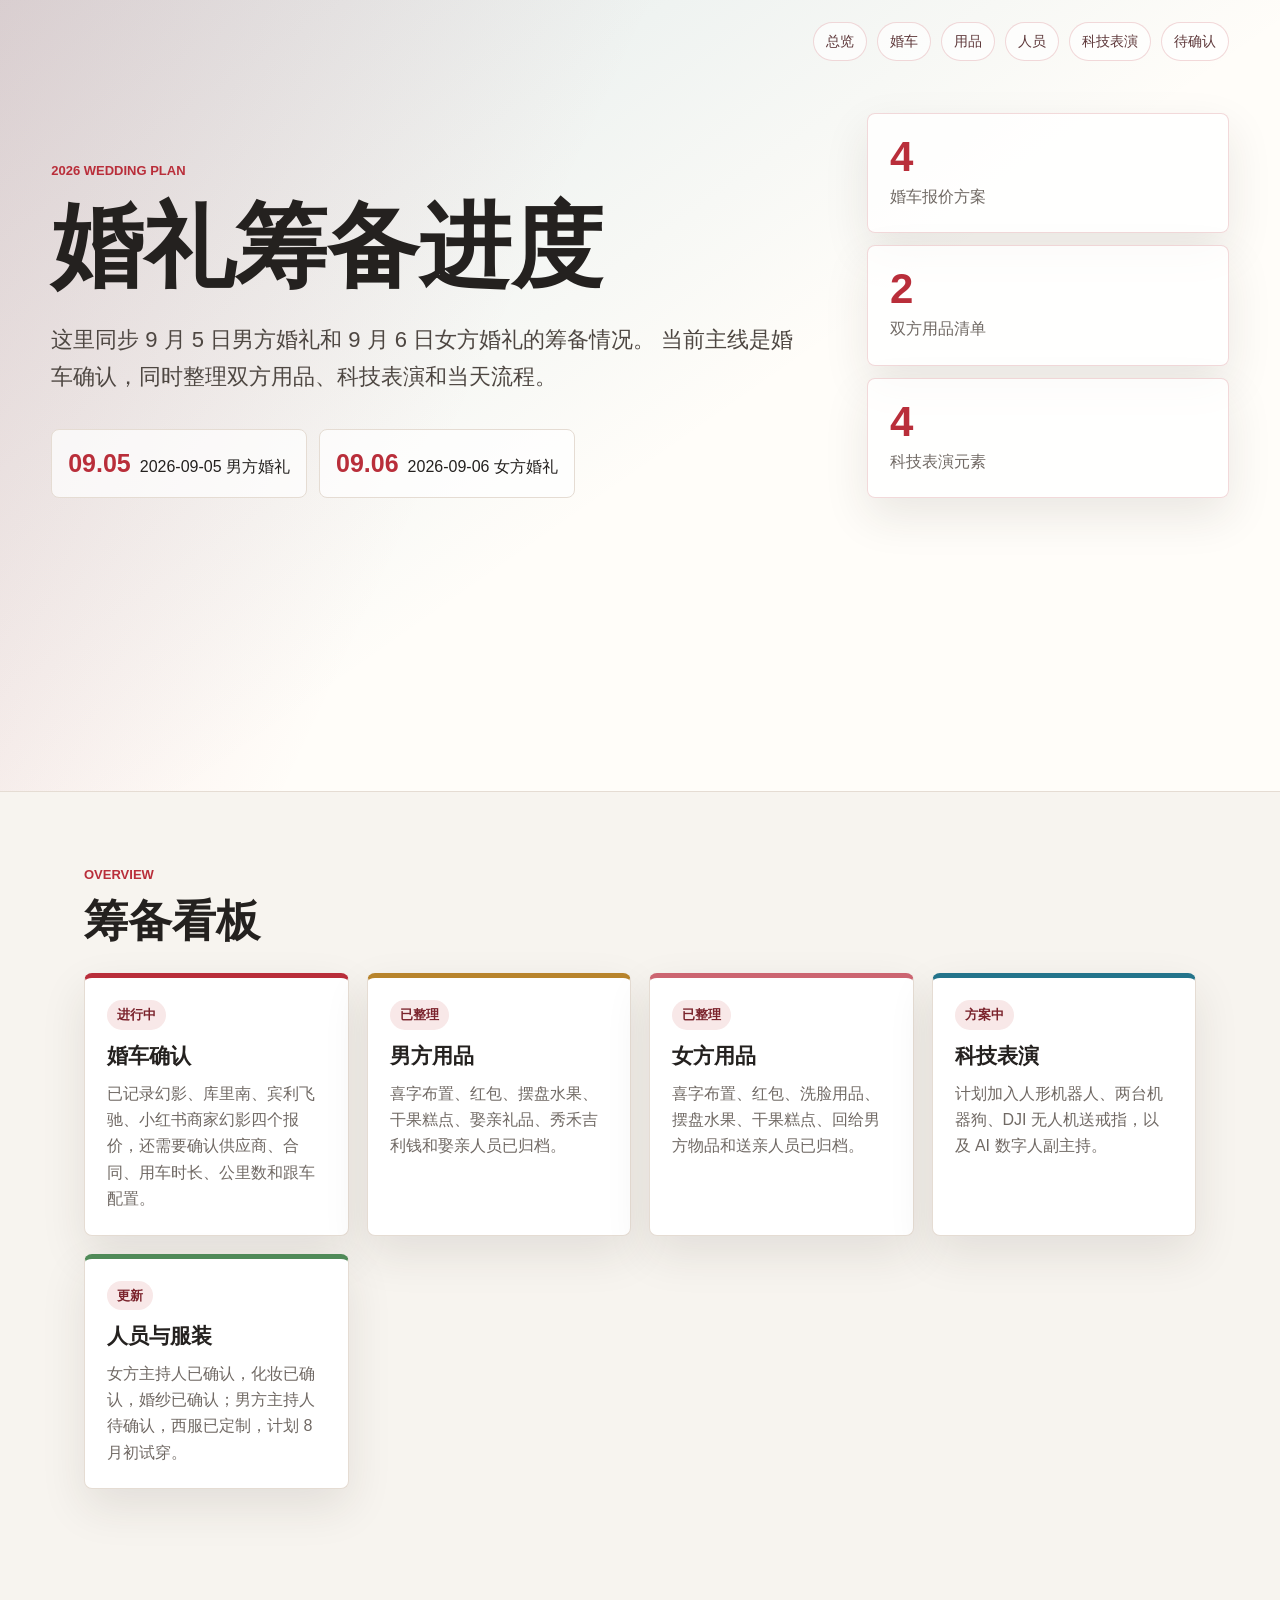
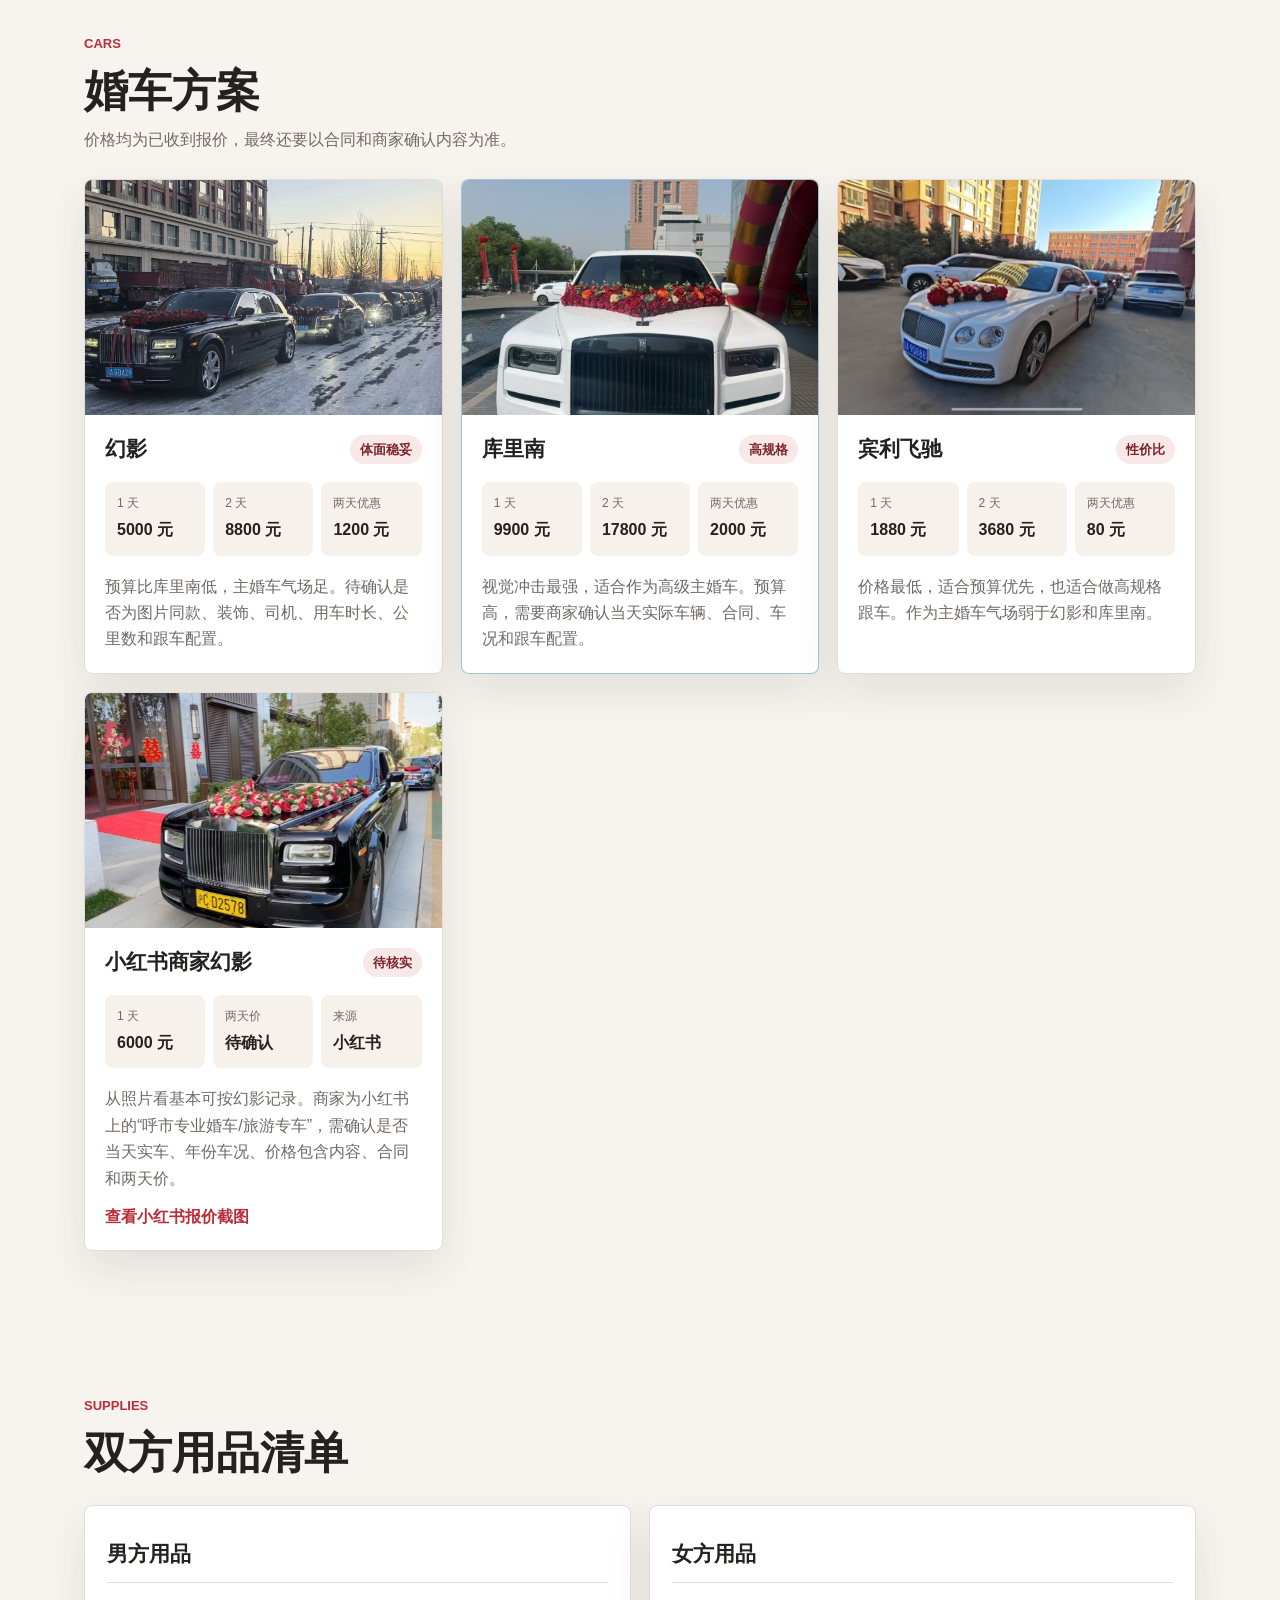
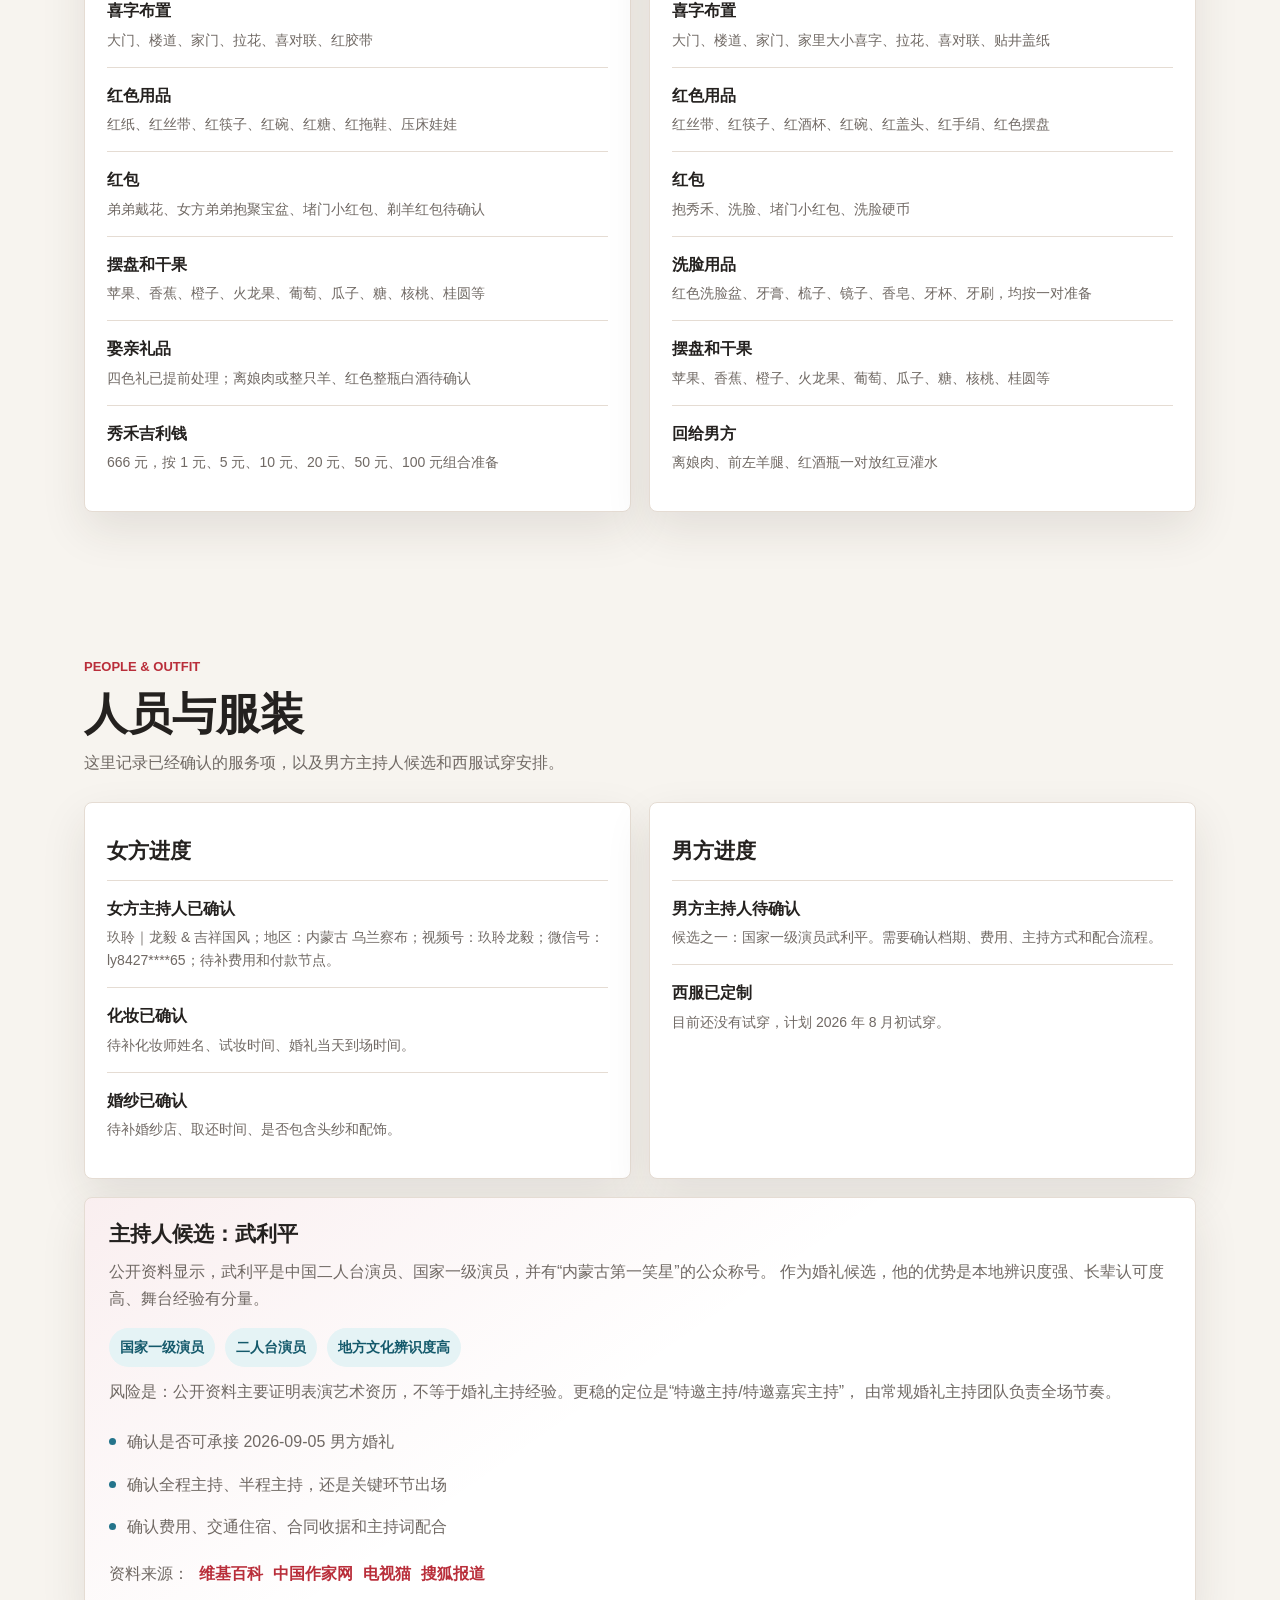
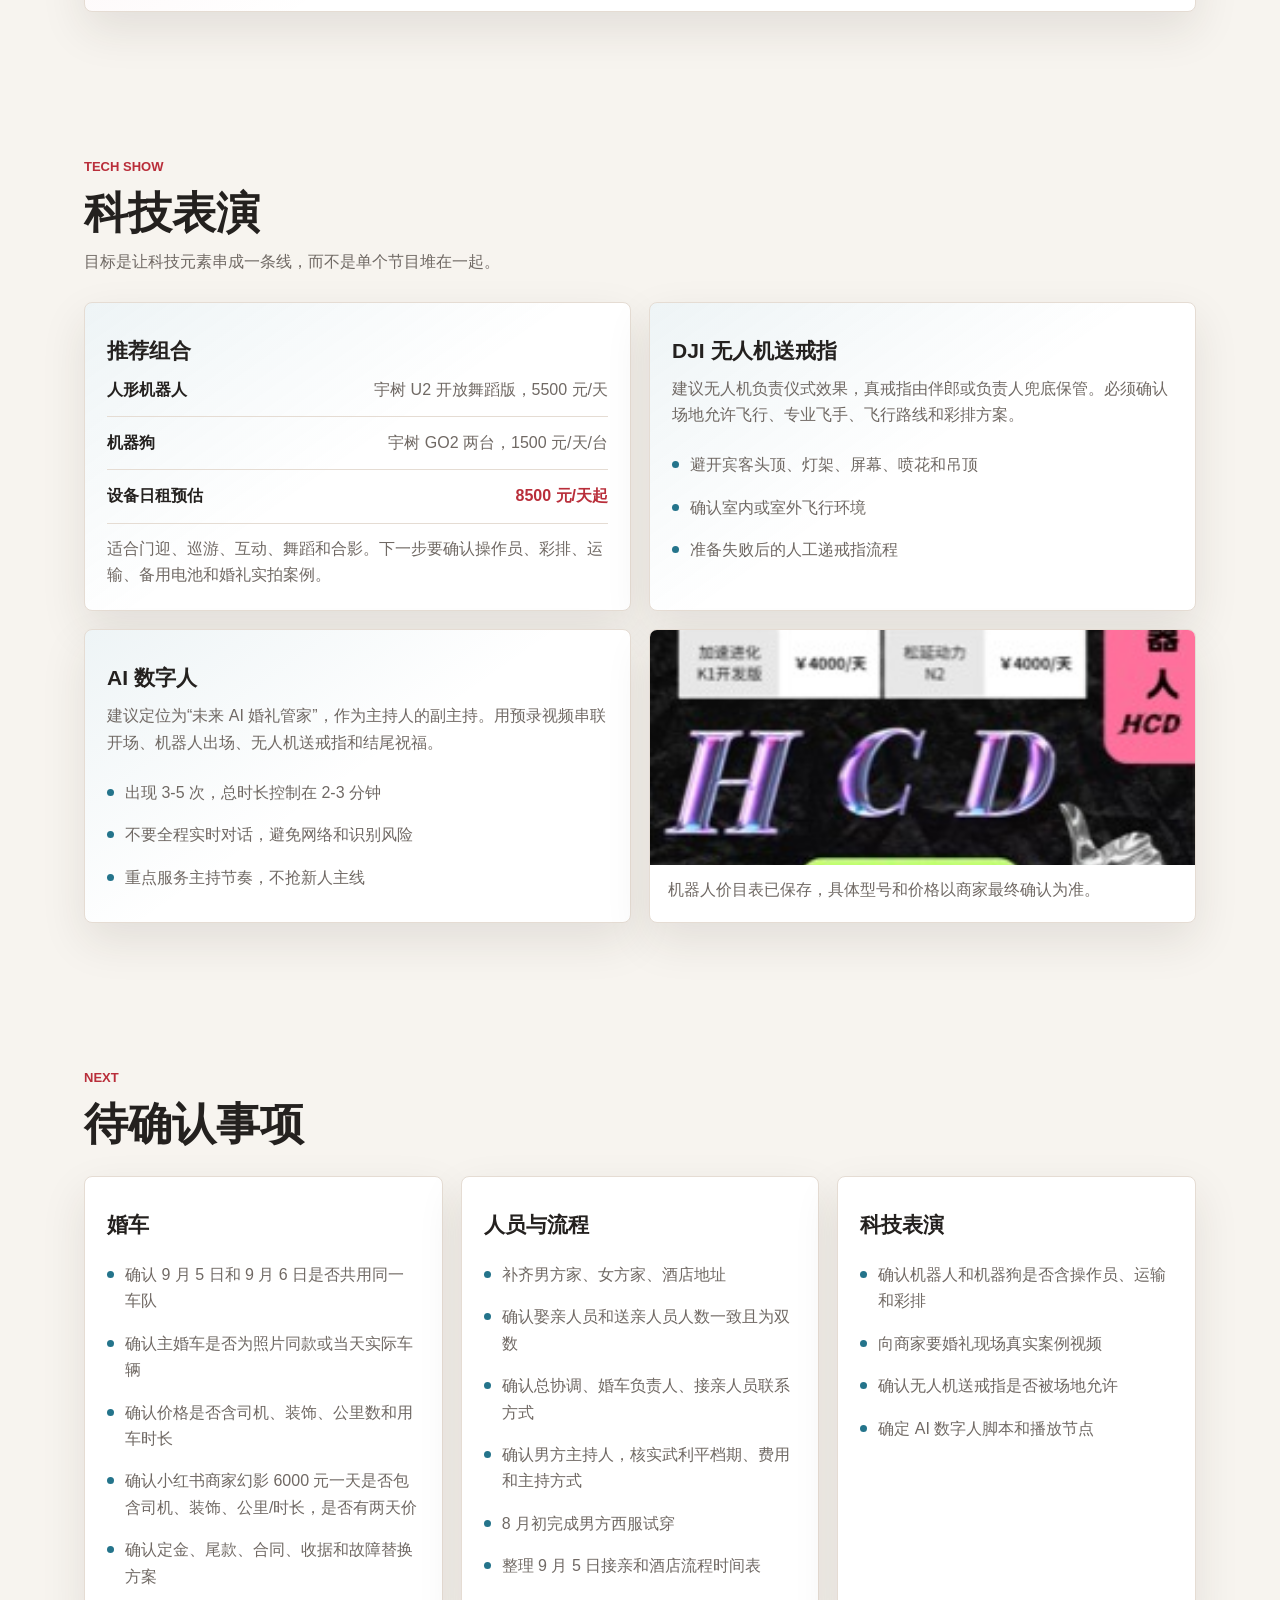
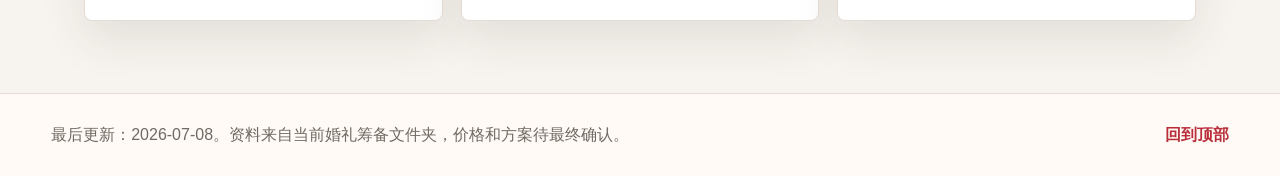
==== website/index.html @ 8741deaa "Add bride side host details" ====
<!doctype html>
<html lang="zh-CN">
  <head>
    <meta charset="utf-8">
    <meta name="viewport" content="width=device-width, initial-scale=1">
    <title>婚礼筹备进度</title>
    <link rel="stylesheet" href="styles.css">
  </head>
  <body>
    <header class="hero" id="top">
      <nav class="topbar" aria-label="页面导航">
        <a href="#overview">总览</a>
        <a href="#cars">婚车</a>
        <a href="#supplies">用品</a>
        <a href="#people">人员</a>
        <a href="#tech">科技表演</a>
        <a href="#next">待确认</a>
      </nav>
      <div class="hero-grid">
        <section class="hero-copy">
          <p class="eyebrow">2026 Wedding Plan</p>
          <h1>婚礼筹备进度</h1>
          <p class="lead">
            这里同步 9 月 5 日男方婚礼和 9 月 6 日女方婚礼的筹备情况。
            当前主线是婚车确认，同时整理双方用品、科技表演和当天流程。
          </p>
          <div class="date-row" aria-label="婚礼日期">
            <span><strong>09.05</strong> 2026-09-05 男方婚礼</span>
            <span><strong>09.06</strong> 2026-09-06 女方婚礼</span>
          </div>
        </section>
        <section class="status-panel" aria-label="当前状态">
          <div>
            <span class="metric">4</span>
            <span class="metric-label">婚车报价方案</span>
          </div>
          <div>
            <span class="metric">2</span>
            <span class="metric-label">双方用品清单</span>
          </div>
          <div>
            <span class="metric">4</span>
            <span class="metric-label">科技表演元素</span>
          </div>
        </section>
      </div>
    </header>

    <main>
      <section class="section" id="overview">
        <div class="section-heading">
          <p class="eyebrow">Overview</p>
          <h2>筹备看板</h2>
        </div>
        <div class="overview-grid">
          <article class="card progress-card accent-red">
            <span class="tag">进行中</span>
            <h3>婚车确认</h3>
            <p>已记录幻影、库里南、宾利飞驰、小红书商家幻影四个报价，还需要确认供应商、合同、用车时长、公里数和跟车配置。</p>
          </article>
          <article class="card progress-card accent-gold">
            <span class="tag">已整理</span>
            <h3>男方用品</h3>
            <p>喜字布置、红包、摆盘水果、干果糕点、娶亲礼品、秀禾吉利钱和娶亲人员已归档。</p>
          </article>
          <article class="card progress-card accent-rose">
            <span class="tag">已整理</span>
            <h3>女方用品</h3>
            <p>喜字布置、红包、洗脸用品、摆盘水果、干果糕点、回给男方物品和送亲人员已归档。</p>
          </article>
          <article class="card progress-card accent-blue">
            <span class="tag">方案中</span>
            <h3>科技表演</h3>
            <p>计划加入人形机器人、两台机器狗、DJI 无人机送戒指，以及 AI 数字人副主持。</p>
          </article>
          <article class="card progress-card accent-green">
            <span class="tag">更新</span>
            <h3>人员与服装</h3>
            <p>女方主持人已确认，化妆已确认，婚纱已确认；男方主持人待确认，西服已定制，计划 8 月初试穿。</p>
          </article>
        </div>
      </section>

      <section class="section" id="cars">
        <div class="section-heading">
          <p class="eyebrow">Cars</p>
          <h2>婚车方案</h2>
          <p>价格均为已收到报价，最终还要以合同和商家确认内容为准。</p>
        </div>
        <div class="car-grid">
          <article class="card car-card">
            <img src="assets/car-phantom.jpg" alt="幻影婚车参考照片">
            <div class="card-body">
              <div class="card-title-row">
                <h3>幻影</h3>
                <span class="pill">体面稳妥</span>
              </div>
              <dl class="price-list">
                <div><dt>1 天</dt><dd>5000 元</dd></div>
                <div><dt>2 天</dt><dd>8800 元</dd></div>
                <div><dt>两天优惠</dt><dd>1200 元</dd></div>
              </dl>
              <p>预算比库里南低，主婚车气场足。待确认是否为图片同款、装饰、司机、用车时长、公里数和跟车配置。</p>
            </div>
          </article>
          <article class="card car-card featured">
            <img src="assets/car-cullinan.jpg" alt="库里南婚车参考照片">
            <div class="card-body">
              <div class="card-title-row">
                <h3>库里南</h3>
                <span class="pill">高规格</span>
              </div>
              <dl class="price-list">
                <div><dt>1 天</dt><dd>9900 元</dd></div>
                <div><dt>2 天</dt><dd>17800 元</dd></div>
                <div><dt>两天优惠</dt><dd>2000 元</dd></div>
              </dl>
              <p>视觉冲击最强，适合作为高级主婚车。预算高，需要商家确认当天实际车辆、合同、车况和跟车配置。</p>
            </div>
          </article>
          <article class="card car-card">
            <img src="assets/car-bentley-flying-spur.jpg" alt="宾利飞驰婚车参考照片">
            <div class="card-body">
              <div class="card-title-row">
                <h3>宾利飞驰</h3>
                <span class="pill">性价比</span>
              </div>
              <dl class="price-list">
                <div><dt>1 天</dt><dd>1880 元</dd></div>
                <div><dt>2 天</dt><dd>3680 元</dd></div>
                <div><dt>两天优惠</dt><dd>80 元</dd></div>
              </dl>
              <p>价格最低，适合预算优先，也适合做高规格跟车。作为主婚车气场弱于幻影和库里南。</p>
            </div>
          </article>
          <article class="card car-card">
            <img src="assets/car-xiaohongshu-phantom.jpg" alt="小红书商家幻影参考照片">
            <div class="card-body">
              <div class="card-title-row">
                <h3>小红书商家幻影</h3>
                <span class="pill">待核实</span>
              </div>
              <dl class="price-list">
                <div><dt>1 天</dt><dd>6000 元</dd></div>
                <div><dt>两天价</dt><dd>待确认</dd></div>
                <div><dt>来源</dt><dd>小红书</dd></div>
              </dl>
              <p>从照片看基本可按幻影记录。商家为小红书上的“呼市专业婚车/旅游专车”，需确认是否当天实车、年份车况、价格包含内容、合同和两天价。</p>
              <p class="evidence-link"><a href="assets/xiaohongshu-phantom-chat.jpg">查看小红书报价截图</a></p>
            </div>
          </article>
        </div>
      </section>

      <section class="section split-section" id="supplies">
        <div class="section-heading">
          <p class="eyebrow">Supplies</p>
          <h2>双方用品清单</h2>
        </div>
        <div class="supply-grid">
          <article class="card list-card">
            <h3>男方用品</h3>
            <ul class="clean-list">
              <li><span>喜字布置</span><small>大门、楼道、家门、拉花、喜对联、红胶带</small></li>
              <li><span>红色用品</span><small>红纸、红丝带、红筷子、红碗、红糖、红拖鞋、压床娃娃</small></li>
              <li><span>红包</span><small>弟弟戴花、女方弟弟抱聚宝盆、堵门小红包、剃羊红包待确认</small></li>
              <li><span>摆盘和干果</span><small>苹果、香蕉、橙子、火龙果、葡萄、瓜子、糖、核桃、桂圆等</small></li>
              <li><span>娶亲礼品</span><small>四色礼已提前处理；离娘肉或整只羊、红色整瓶白酒待确认</small></li>
              <li><span>秀禾吉利钱</span><small>666 元，按 1 元、5 元、10 元、20 元、50 元、100 元组合准备</small></li>
            </ul>
          </article>
          <article class="card list-card">
            <h3>女方用品</h3>
            <ul class="clean-list">
              <li><span>喜字布置</span><small>大门、楼道、家门、家里大小喜字、拉花、喜对联、贴井盖纸</small></li>
              <li><span>红色用品</span><small>红丝带、红筷子、红酒杯、红碗、红盖头、红手绢、红色摆盘</small></li>
              <li><span>红包</span><small>抱秀禾、洗脸、堵门小红包、洗脸硬币</small></li>
              <li><span>洗脸用品</span><small>红色洗脸盆、牙膏、梳子、镜子、香皂、牙杯、牙刷，均按一对准备</small></li>
              <li><span>摆盘和干果</span><small>苹果、香蕉、橙子、火龙果、葡萄、瓜子、糖、核桃、桂圆等</small></li>
              <li><span>回给男方</span><small>离娘肉、前左羊腿、红酒瓶一对放红豆灌水</small></li>
            </ul>
          </article>
        </div>
      </section>

      <section class="section" id="people">
        <div class="section-heading">
          <p class="eyebrow">People & Outfit</p>
          <h2>人员与服装</h2>
          <p>这里记录已经确认的服务项，以及男方主持人候选和西服试穿安排。</p>
        </div>
        <div class="people-grid">
          <article class="card list-card">
            <h3>女方进度</h3>
            <ul class="clean-list">
              <li><span>女方主持人已确认</span><small>玖聆｜龙毅 & 吉祥国风；地区：内蒙古 乌兰察布；视频号：玖聆龙毅；微信号：ly8427****65；待补费用和付款节点。</small></li>
              <li><span>化妆已确认</span><small>待补化妆师姓名、试妆时间、婚礼当天到场时间。</small></li>
              <li><span>婚纱已确认</span><small>待补婚纱店、取还时间、是否包含头纱和配饰。</small></li>
            </ul>
          </article>
          <article class="card list-card">
            <h3>男方进度</h3>
            <ul class="clean-list">
              <li><span>男方主持人待确认</span><small>候选之一：国家一级演员武利平。需要确认档期、费用、主持方式和配合流程。</small></li>
              <li><span>西服已定制</span><small>目前还没有试穿，计划 2026 年 8 月初试穿。</small></li>
            </ul>
          </article>
          <article class="card host-card">
            <h3>主持人候选：武利平</h3>
            <p>
              公开资料显示，武利平是中国二人台演员、国家一级演员，并有“内蒙古第一笑星”的公众称号。
              作为婚礼候选，他的优势是本地辨识度强、长辈认可度高、舞台经验有分量。
            </p>
            <div class="host-facts">
              <span>国家一级演员</span>
              <span>二人台演员</span>
              <span>地方文化辨识度高</span>
            </div>
            <p>
              风险是：公开资料主要证明表演艺术资历，不等于婚礼主持经验。更稳的定位是“特邀主持/特邀嘉宾主持”，
              由常规婚礼主持团队负责全场节奏。
            </p>
            <ul class="compact-list">
              <li>确认是否可承接 2026-09-05 男方婚礼</li>
              <li>确认全程主持、半程主持，还是关键环节出场</li>
              <li>确认费用、交通住宿、合同收据和主持词配合</li>
            </ul>
            <p class="source-links">
              资料来源：
              <a href="https://zh.wikipedia.org/zh-hans/%E6%AD%A6%E5%88%A9%E5%B9%B3">维基百科</a>
              <a href="https://www.chinawriter.com.cn/n1/2021/1231/c405057-32322041.html">中国作家网</a>
              <a href="https://www.tvmao.com/star/IzRkJy0%3D">电视猫</a>
              <a href="https://www.sohu.com/a/1036560462_121123757">搜狐报道</a>
            </p>
          </article>
        </div>
      </section>

      <section class="section" id="tech">
        <div class="section-heading">
          <p class="eyebrow">Tech Show</p>
          <h2>科技表演</h2>
          <p>目标是让科技元素串成一条线，而不是单个节目堆在一起。</p>
        </div>
        <div class="tech-layout">
          <article class="card tech-card">
            <h3>推荐组合</h3>
            <div class="tech-row">
              <strong>人形机器人</strong>
              <span>宇树 U2 开放舞蹈版，5500 元/天</span>
            </div>
            <div class="tech-row">
              <strong>机器狗</strong>
              <span>宇树 GO2 两台，1500 元/天/台</span>
            </div>
            <div class="tech-row total">
              <strong>设备日租预估</strong>
              <span>8500 元/天起</span>
            </div>
            <p>适合门迎、巡游、互动、舞蹈和合影。下一步要确认操作员、彩排、运输、备用电池和婚礼实拍案例。</p>
          </article>
          <article class="card tech-card">
            <h3>DJI 无人机送戒指</h3>
            <p>建议无人机负责仪式效果，真戒指由伴郎或负责人兜底保管。必须确认场地允许飞行、专业飞手、飞行路线和彩排方案。</p>
            <ul class="compact-list">
              <li>避开宾客头顶、灯架、屏幕、喷花和吊顶</li>
              <li>确认室内或室外飞行环境</li>
              <li>准备失败后的人工递戒指流程</li>
            </ul>
          </article>
          <article class="card tech-card">
            <h3>AI 数字人</h3>
            <p>建议定位为“未来 AI 婚礼管家”，作为主持人的副主持。用预录视频串联开场、机器人出场、无人机送戒指和结尾祝福。</p>
            <ul class="compact-list">
              <li>出现 3-5 次，总时长控制在 2-3 分钟</li>
              <li>不要全程实时对话，避免网络和识别风险</li>
              <li>重点服务主持节奏，不抢新人主线</li>
            </ul>
          </article>
          <article class="card image-card">
            <img src="assets/robot-price-list.jpg" alt="机器人价目表">
            <p>机器人价目表已保存，具体型号和价格以商家最终确认为准。</p>
          </article>
        </div>
      </section>

      <section class="section" id="next">
        <div class="section-heading">
          <p class="eyebrow">Next</p>
          <h2>待确认事项</h2>
        </div>
        <div class="todo-grid">
          <article class="card">
            <h3>婚车</h3>
            <ul class="check-list">
              <li>确认 9 月 5 日和 9 月 6 日是否共用同一车队</li>
              <li>确认主婚车是否为照片同款或当天实际车辆</li>
              <li>确认价格是否含司机、装饰、公里数和用车时长</li>
              <li>确认小红书商家幻影 6000 元一天是否包含司机、装饰、公里/时长，是否有两天价</li>
              <li>确认定金、尾款、合同、收据和故障替换方案</li>
            </ul>
          </article>
          <article class="card">
            <h3>人员与流程</h3>
            <ul class="check-list">
              <li>补齐男方家、女方家、酒店地址</li>
              <li>确认娶亲人员和送亲人员人数一致且为双数</li>
              <li>确认总协调、婚车负责人、接亲人员联系方式</li>
              <li>确认男方主持人，核实武利平档期、费用和主持方式</li>
              <li>8 月初完成男方西服试穿</li>
              <li>整理 9 月 5 日接亲和酒店流程时间表</li>
            </ul>
          </article>
          <article class="card">
            <h3>科技表演</h3>
            <ul class="check-list">
              <li>确认机器人和机器狗是否含操作员、运输和彩排</li>
              <li>向商家要婚礼现场真实案例视频</li>
              <li>确认无人机送戒指是否被场地允许</li>
              <li>确定 AI 数字人脚本和播放节点</li>
            </ul>
          </article>
        </div>
      </section>
    </main>

    <footer class="footer">
      <p>最后更新：2026-07-08。资料来自当前婚礼筹备文件夹，价格和方案待最终确认。</p>
      <a href="#top">回到顶部</a>
    </footer>
  </body>
</html>
---- website/styles.css ----
:root {
  color-scheme: light;
  --bg: #f7f4ef;
  --surface: #fffdf9;
  --surface-strong: #ffffff;
  --text: #24211f;
  --muted: #706964;
  --line: #e5dcd3;
  --red: #b92e3a;
  --red-soft: #f8e8e8;
  --gold: #b8842c;
  --rose: #cc6571;
  --blue: #24748b;
  --blue-soft: #e5f3f5;
  --shadow: 0 18px 45px rgba(47, 35, 29, 0.1);
}

* {
  box-sizing: border-box;
}

html {
  scroll-behavior: smooth;
}

body {
  margin: 0;
  background: var(--bg);
  color: var(--text);
  font-family: "Microsoft YaHei", "PingFang SC", "Noto Sans CJK SC", Arial, sans-serif;
  line-height: 1.65;
}

a {
  color: inherit;
}

.hero {
  min-height: 88vh;
  padding: 22px clamp(18px, 4vw, 56px) 54px;
  background:
    linear-gradient(115deg, rgba(185, 46, 58, 0.14), transparent 40%),
    linear-gradient(145deg, rgba(36, 116, 139, 0.15), transparent 55%),
    var(--surface);
  border-bottom: 1px solid var(--line);
}

.topbar {
  display: flex;
  gap: 10px;
  justify-content: flex-end;
  flex-wrap: wrap;
  max-width: 1180px;
  margin: 0 auto 52px;
}

.topbar a {
  min-height: 36px;
  padding: 7px 12px;
  border: 1px solid rgba(185, 46, 58, 0.18);
  border-radius: 999px;
  color: #5d3739;
  text-decoration: none;
  background: rgba(255, 255, 255, 0.64);
  font-size: 14px;
}

.hero-grid {
  display: grid;
  grid-template-columns: minmax(0, 1.35fr) minmax(280px, 0.65fr);
  gap: clamp(24px, 5vw, 64px);
  align-items: end;
  max-width: 1180px;
  margin: 0 auto;
}

.eyebrow {
  margin: 0 0 10px;
  color: var(--red);
  font-size: 13px;
  font-weight: 700;
  text-transform: uppercase;
  letter-spacing: 0;
}

h1,
h2,
h3 {
  margin: 0;
  line-height: 1.18;
  letter-spacing: 0;
}

h1 {
  max-width: 760px;
  font-size: clamp(46px, 8vw, 92px);
}

h2 {
  font-size: clamp(28px, 4vw, 44px);
}

h3 {
  font-size: 21px;
}

.lead {
  max-width: 760px;
  margin: 22px 0 0;
  color: #4e4742;
  font-size: clamp(17px, 2vw, 22px);
}

.date-row {
  display: flex;
  flex-wrap: wrap;
  gap: 12px;
  margin-top: 34px;
}

.date-row span {
  display: inline-flex;
  align-items: baseline;
  gap: 9px;
  padding: 13px 16px;
  border: 1px solid var(--line);
  border-radius: 8px;
  background: rgba(255, 255, 255, 0.72);
}

.date-row strong {
  color: var(--red);
  font-size: 25px;
}

.status-panel {
  display: grid;
  gap: 12px;
}

.status-panel > div {
  padding: 22px;
  border: 1px solid rgba(185, 46, 58, 0.18);
  border-radius: 8px;
  background: rgba(255, 255, 255, 0.76);
  box-shadow: var(--shadow);
}

.metric {
  display: block;
  color: var(--red);
  font-size: 42px;
  font-weight: 800;
  line-height: 1;
}

.metric-label {
  display: block;
  margin-top: 6px;
  color: var(--muted);
}

.section {
  max-width: 1180px;
  margin: 0 auto;
  padding: 72px clamp(18px, 4vw, 34px);
}

.section-heading {
  max-width: 760px;
  margin-bottom: 26px;
}

.section-heading p:last-child {
  margin: 10px 0 0;
  color: var(--muted);
}

.overview-grid,
.car-grid,
.supply-grid,
.people-grid,
.todo-grid {
  display: grid;
  gap: 18px;
}

.overview-grid {
  grid-template-columns: repeat(4, minmax(0, 1fr));
}

.car-grid {
  grid-template-columns: repeat(3, minmax(0, 1fr));
}

.supply-grid,
.people-grid,
.todo-grid {
  grid-template-columns: repeat(2, minmax(0, 1fr));
}

.todo-grid {
  grid-template-columns: repeat(3, minmax(0, 1fr));
}

.card {
  border: 1px solid var(--line);
  border-radius: 8px;
  background: var(--surface-strong);
  box-shadow: var(--shadow);
  overflow: hidden;
}

.progress-card,
.list-card,
.tech-card,
.todo-grid .card {
  padding: 22px;
}

.progress-card {
  min-height: 190px;
  border-top: 5px solid var(--red);
}

.accent-gold {
  border-top-color: var(--gold);
}

.accent-rose {
  border-top-color: var(--rose);
}

.accent-blue {
  border-top-color: var(--blue);
}

.accent-green {
  border-top-color: #4f8a58;
}

.tag,
.pill {
  display: inline-flex;
  align-items: center;
  min-height: 28px;
  padding: 4px 10px;
  border-radius: 999px;
  background: var(--red-soft);
  color: #7b232c;
  font-size: 13px;
  font-weight: 700;
}

.progress-card h3,
.list-card h3,
.tech-card h3,
.todo-grid h3 {
  margin-top: 14px;
}

.progress-card p,
.tech-card p,
.image-card p {
  margin: 12px 0 0;
  color: var(--muted);
}

.car-card img,
.image-card img {
  display: block;
  width: 100%;
  height: 235px;
  object-fit: cover;
  background: #ddd7d0;
}

.featured {
  border-color: rgba(36, 116, 139, 0.42);
}

.card-body {
  padding: 20px;
}

.card-title-row {
  display: flex;
  align-items: center;
  justify-content: space-between;
  gap: 12px;
}

.price-list {
  display: grid;
  grid-template-columns: repeat(3, minmax(0, 1fr));
  gap: 8px;
  margin: 18px 0;
}

.price-list div {
  padding: 12px;
  border-radius: 8px;
  background: #f7f1eb;
}

.price-list dt {
  color: var(--muted);
  font-size: 12px;
}

.price-list dd {
  margin: 3px 0 0;
  color: var(--text);
  font-weight: 800;
}

.car-card p {
  margin: 0;
  color: var(--muted);
}

.evidence-link {
  margin-top: 12px !important;
}

.evidence-link a {
  color: var(--red);
  font-weight: 800;
  text-decoration: none;
}

.clean-list,
.compact-list,
.check-list {
  margin: 16px 0 0;
  padding: 0;
  list-style: none;
}

.clean-list li {
  padding: 15px 0;
  border-top: 1px solid var(--line);
}

.clean-list span {
  display: block;
  font-weight: 800;
}

.clean-list small {
  display: block;
  margin-top: 4px;
  color: var(--muted);
  font-size: 14px;
}

.tech-layout {
  display: grid;
  grid-template-columns: repeat(2, minmax(0, 1fr));
  gap: 18px;
}

.tech-card {
  background:
    linear-gradient(145deg, rgba(36, 116, 139, 0.08), transparent 50%),
    var(--surface-strong);
}

.tech-row {
  display: flex;
  justify-content: space-between;
  gap: 18px;
  padding: 13px 0;
  border-bottom: 1px solid var(--line);
}

.tech-row strong {
  min-width: 108px;
}

.tech-row span {
  color: var(--muted);
  text-align: right;
}

.tech-row.total span {
  color: var(--red);
  font-weight: 800;
}

.compact-list li,
.check-list li {
  position: relative;
  padding: 8px 0 8px 18px;
  color: var(--muted);
}

.compact-list li::before,
.check-list li::before {
  position: absolute;
  left: 0;
  content: "";
  width: 7px;
  height: 7px;
  margin-top: 9px;
  border-radius: 50%;
  background: var(--blue);
}

.image-card p {
  padding: 0 18px 18px;
}

.host-card {
  grid-column: 1 / -1;
  padding: 24px;
  background:
    linear-gradient(145deg, rgba(185, 46, 58, 0.08), transparent 48%),
    var(--surface-strong);
}

.host-card p {
  margin: 12px 0 0;
  color: var(--muted);
}

.host-facts {
  display: flex;
  flex-wrap: wrap;
  gap: 10px;
  margin-top: 16px;
}

.host-facts span {
  padding: 8px 11px;
  border-radius: 999px;
  background: var(--blue-soft);
  color: #14596b;
  font-size: 14px;
  font-weight: 800;
}

.source-links {
  display: flex;
  flex-wrap: wrap;
  gap: 10px;
  align-items: center;
}

.source-links a {
  color: var(--red);
  font-weight: 800;
  text-decoration: none;
}

.footer {
  display: flex;
  justify-content: space-between;
  gap: 18px;
  padding: 28px clamp(18px, 4vw, 56px);
  border-top: 1px solid var(--line);
  color: var(--muted);
  background: #fffaf5;
}

.footer p {
  margin: 0;
}

.footer a {
  color: var(--red);
  font-weight: 700;
  text-decoration: none;
}

@media (max-width: 960px) {
  .hero {
    min-height: auto;
  }

  .topbar {
    justify-content: flex-start;
    margin-bottom: 36px;
  }

  .hero-grid,
  .overview-grid,
  .car-grid,
  .supply-grid,
  .people-grid,
  .todo-grid,
  .tech-layout {
    grid-template-columns: 1fr;
  }

  .status-panel {
    grid-template-columns: repeat(3, minmax(0, 1fr));
  }
}

@media (max-width: 640px) {
  .hero {
    padding-top: 16px;
  }

  .topbar {
    gap: 8px;
  }

  .topbar a {
    font-size: 13px;
  }

  .status-panel {
    grid-template-columns: 1fr;
  }

  .date-row span {
    width: 100%;
  }

  .section {
    padding-top: 52px;
    padding-bottom: 52px;
  }

  .price-list {
    grid-template-columns: 1fr;
  }

  .car-card img,
  .image-card img {
    height: 210px;
  }

  .tech-row {
    display: block;
  }

  .tech-row span {
    display: block;
    margin-top: 4px;
    text-align: left;
  }

  .footer {
    display: block;
  }

  .footer a {
    display: inline-block;
    margin-top: 12px;
  }
}
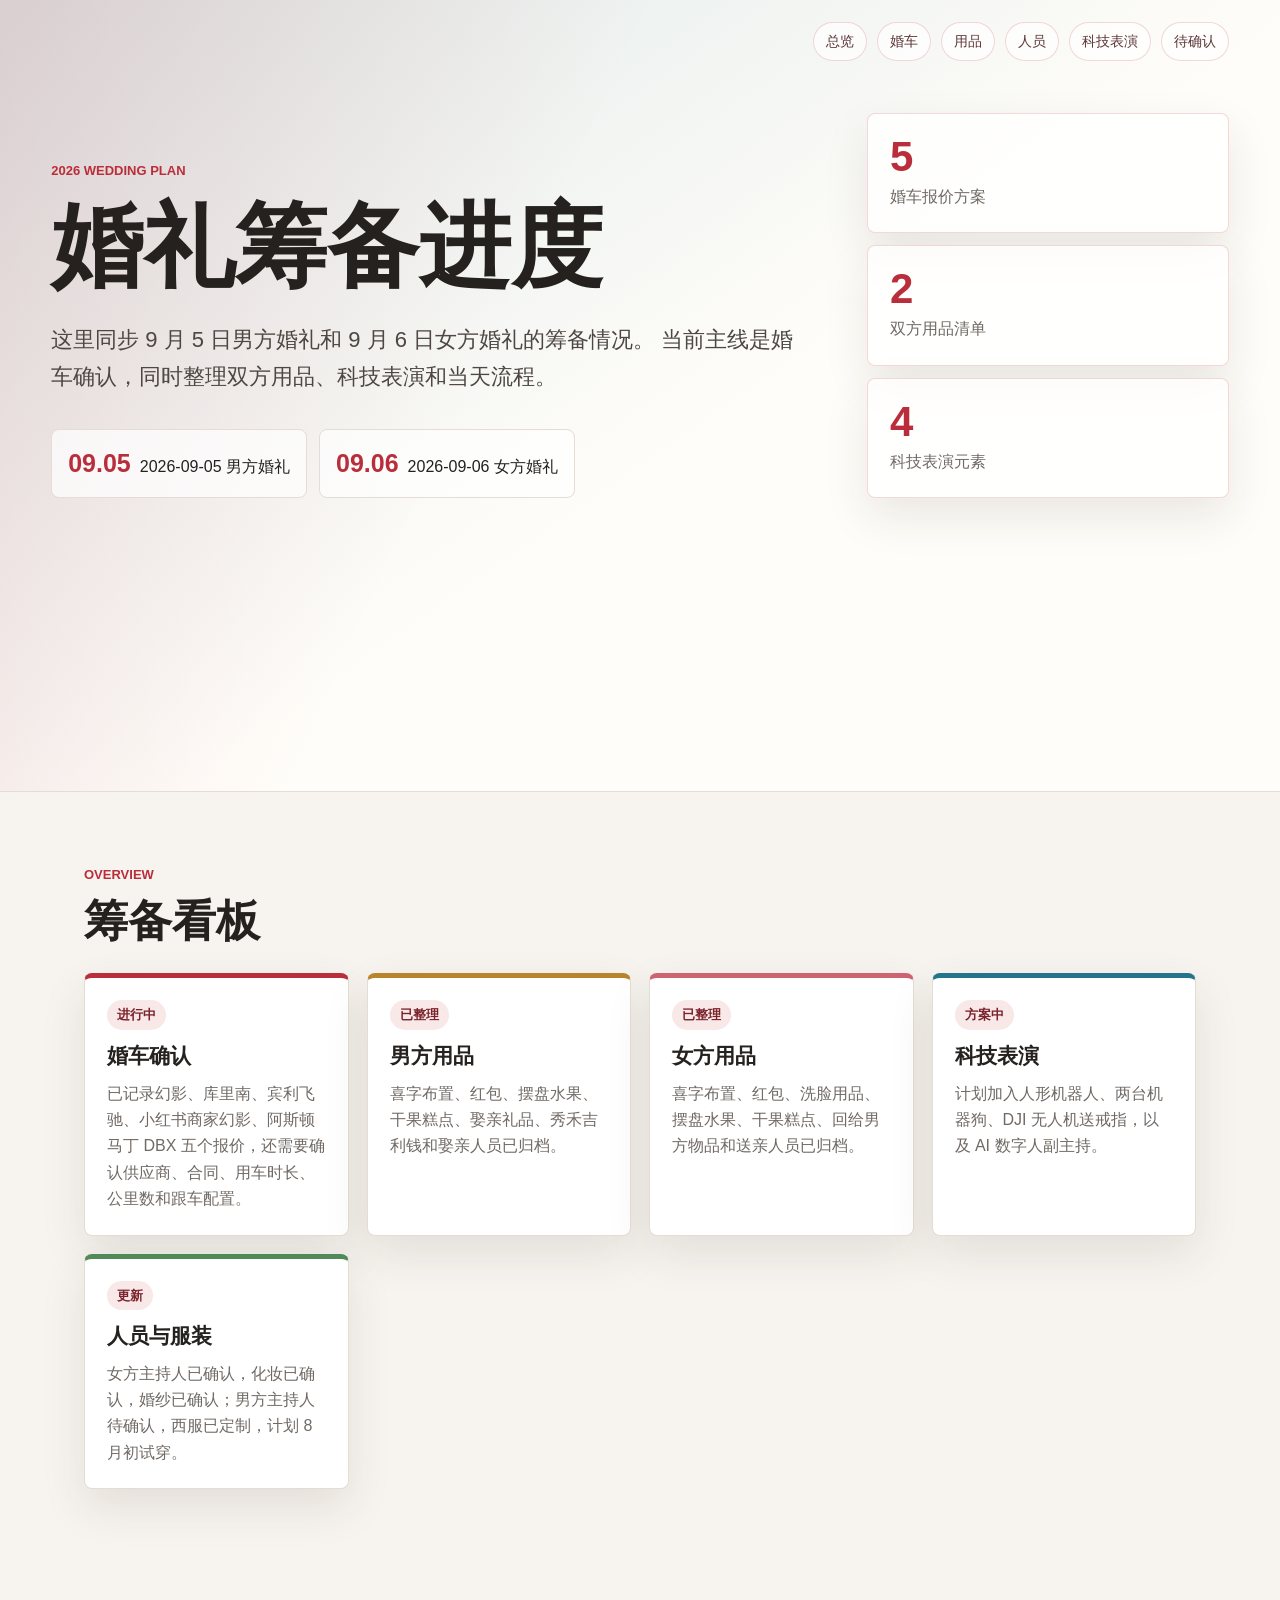
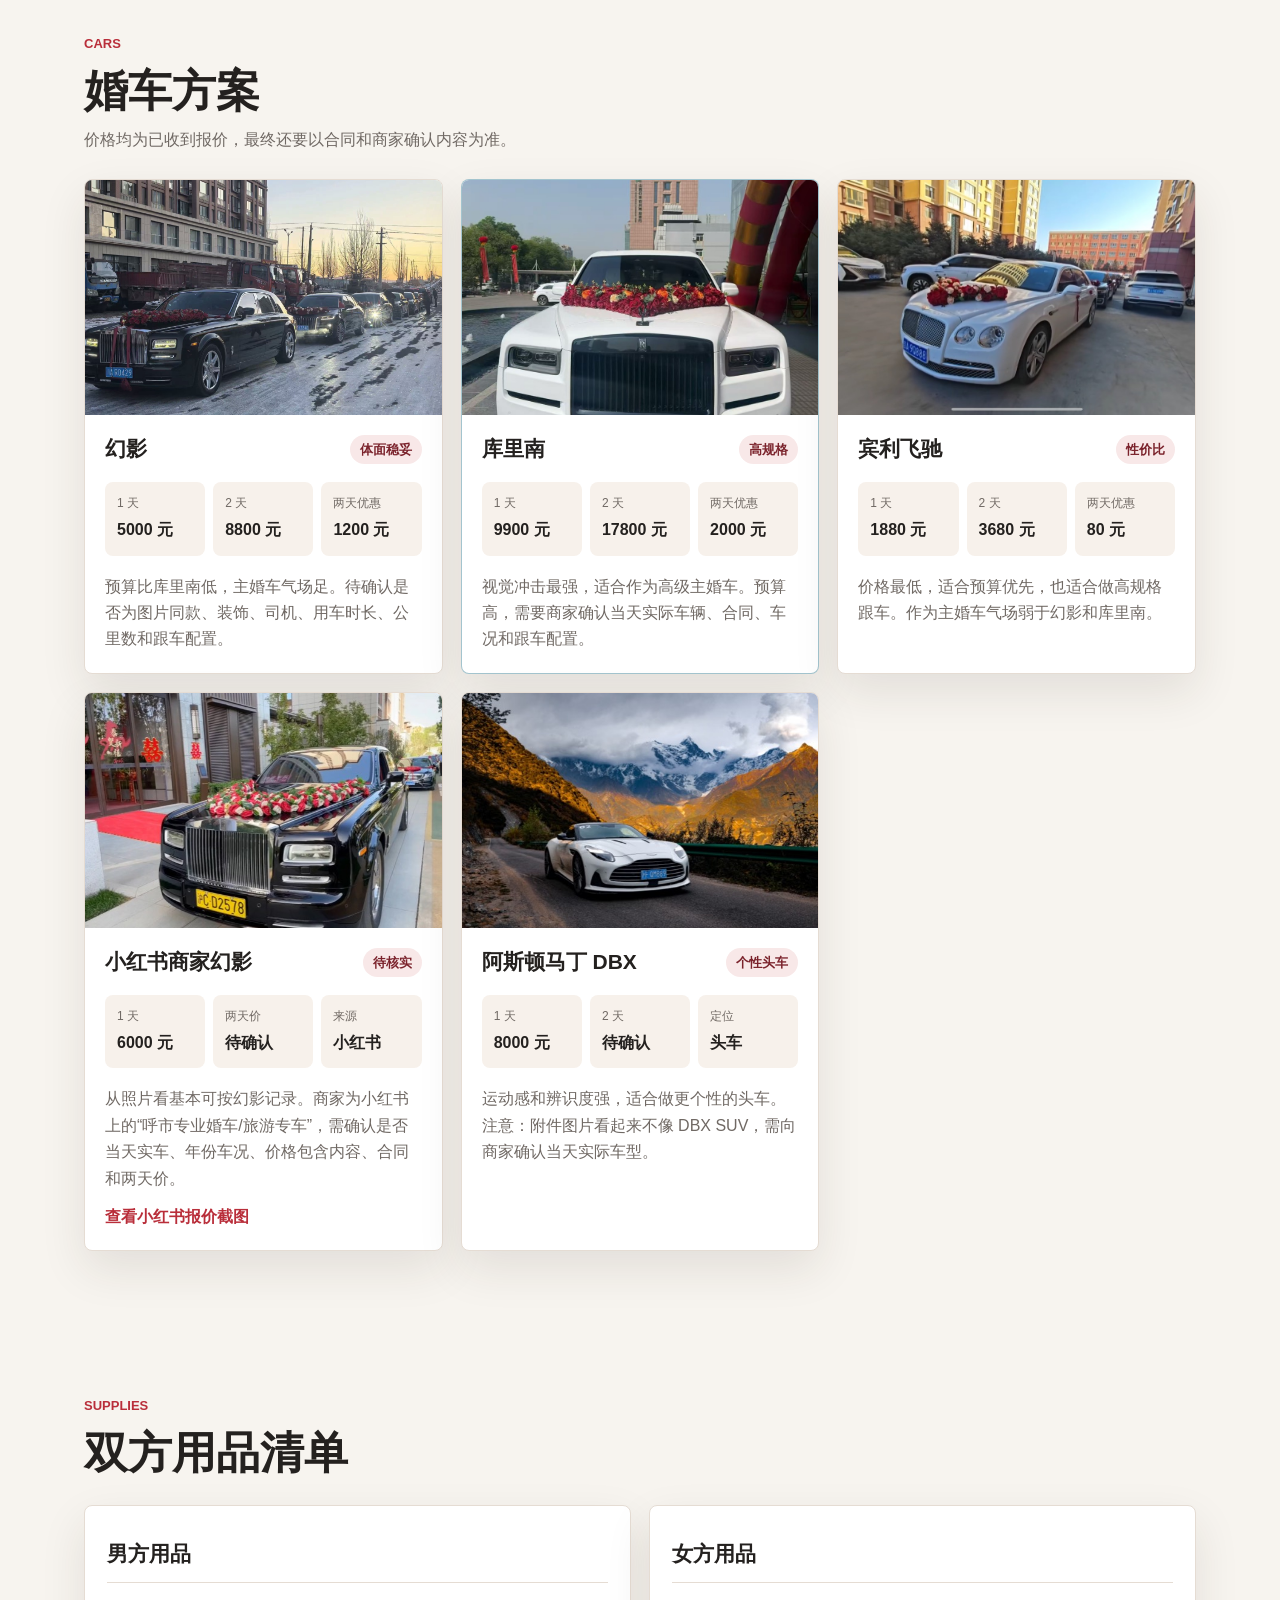
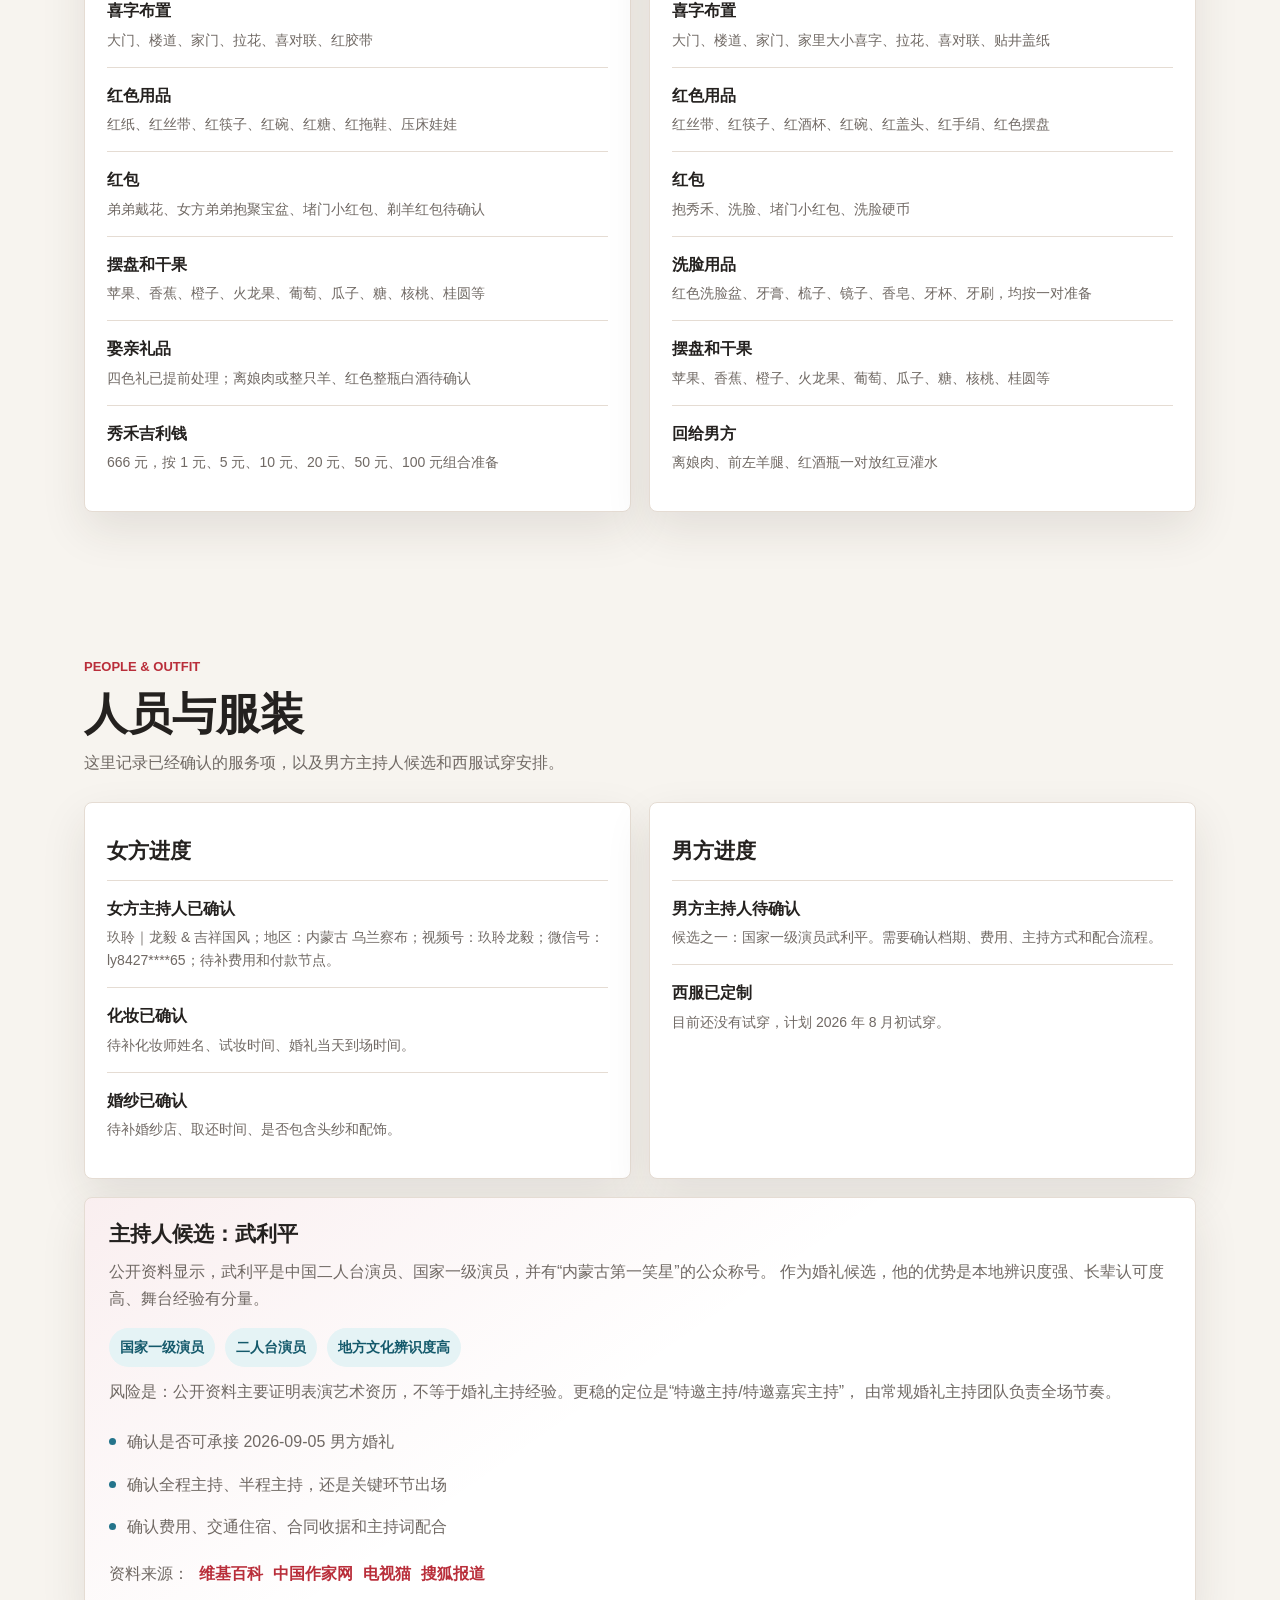
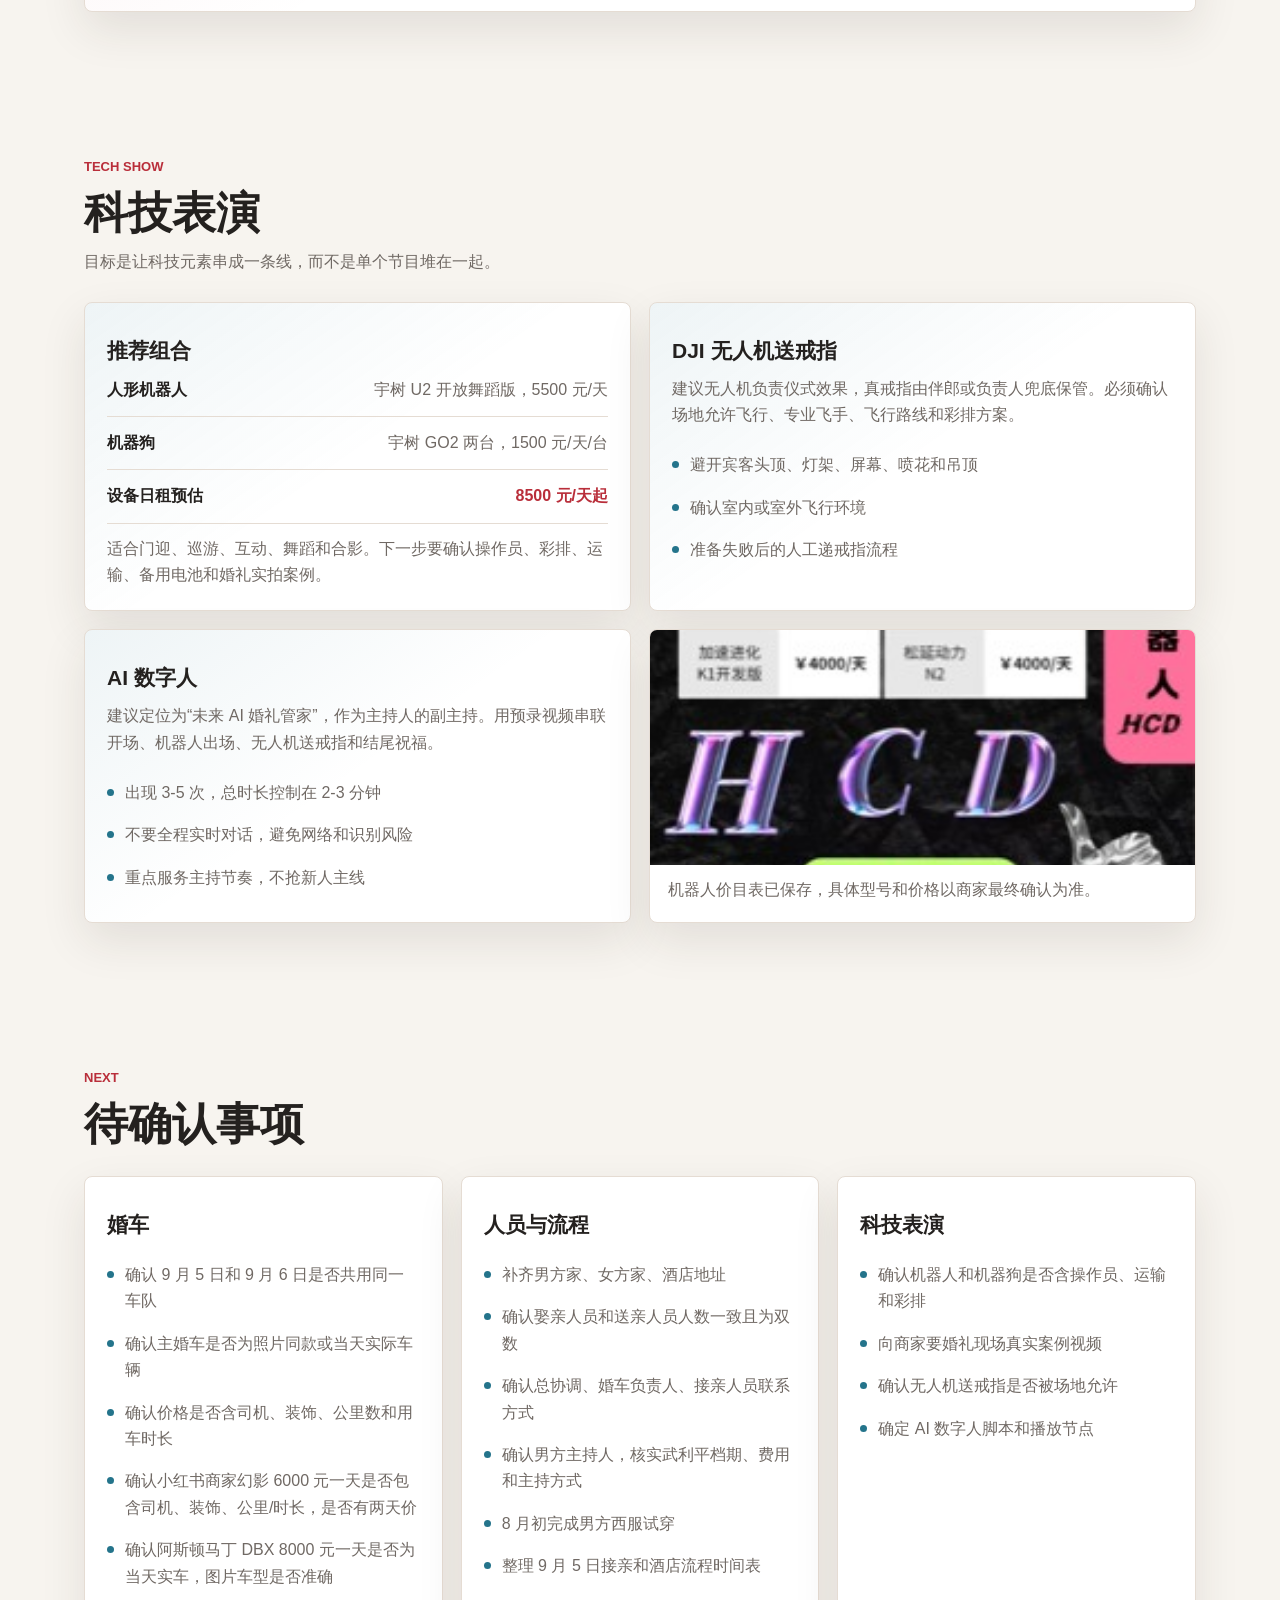
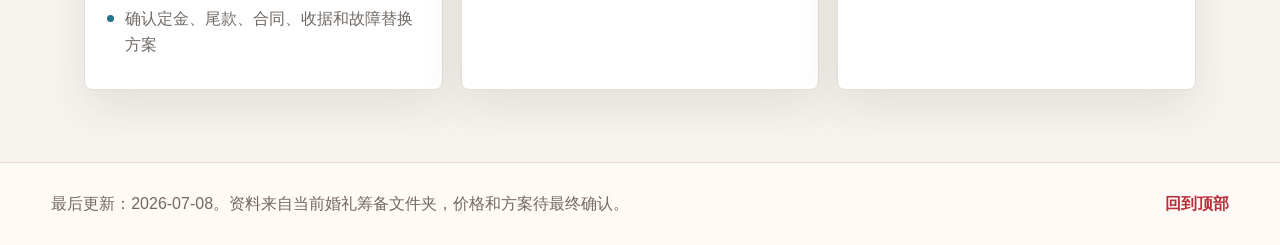
==== commit dc5ead26: "Add Aston Martin DBX car option" ====
--- a/website/index.html
+++ b/website/index.html
@@ -31,7 +31,7 @@
         </section>
         <section class="status-panel" aria-label="当前状态">
           <div>
-            <span class="metric">4</span>
+            <span class="metric">5</span>
             <span class="metric-label">婚车报价方案</span>
           </div>
           <div>
@@ -56,7 +56,7 @@
           <article class="card progress-card accent-red">
             <span class="tag">进行中</span>
             <h3>婚车确认</h3>
-            <p>已记录幻影、库里南、宾利飞驰、小红书商家幻影四个报价，还需要确认供应商、合同、用车时长、公里数和跟车配置。</p>
+            <p>已记录幻影、库里南、宾利飞驰、小红书商家幻影、阿斯顿马丁 DBX 五个报价，还需要确认供应商、合同、用车时长、公里数和跟车配置。</p>
           </article>
           <article class="card progress-card accent-gold">
             <span class="tag">已整理</span>
@@ -147,6 +147,21 @@
               </dl>
               <p>从照片看基本可按幻影记录。商家为小红书上的“呼市专业婚车/旅游专车”，需确认是否当天实车、年份车况、价格包含内容、合同和两天价。</p>
               <p class="evidence-link"><a href="assets/xiaohongshu-phantom-chat.jpg">查看小红书报价截图</a></p>
+            </div>
+          </article>
+          <article class="card car-card">
+            <img src="assets/car-aston-martin-dbx.jpg" alt="阿斯顿马丁 DBX 婚车参考照片">
+            <div class="card-body">
+              <div class="card-title-row">
+                <h3>阿斯顿马丁 DBX</h3>
+                <span class="pill">个性头车</span>
+              </div>
+              <dl class="price-list">
+                <div><dt>1 天</dt><dd>8000 元</dd></div>
+                <div><dt>2 天</dt><dd>待确认</dd></div>
+                <div><dt>定位</dt><dd>头车</dd></div>
+              </dl>
+              <p>运动感和辨识度强，适合做更个性的头车。注意：附件图片看起来不像 DBX SUV，需向商家确认当天实际车型。</p>
             </div>
           </article>
         </div>
@@ -297,6 +312,7 @@
               <li>确认主婚车是否为照片同款或当天实际车辆</li>
               <li>确认价格是否含司机、装饰、公里数和用车时长</li>
               <li>确认小红书商家幻影 6000 元一天是否包含司机、装饰、公里/时长，是否有两天价</li>
+              <li>确认阿斯顿马丁 DBX 8000 元一天是否为当天实车，图片车型是否准确</li>
               <li>确认定金、尾款、合同、收据和故障替换方案</li>
             </ul>
           </article>
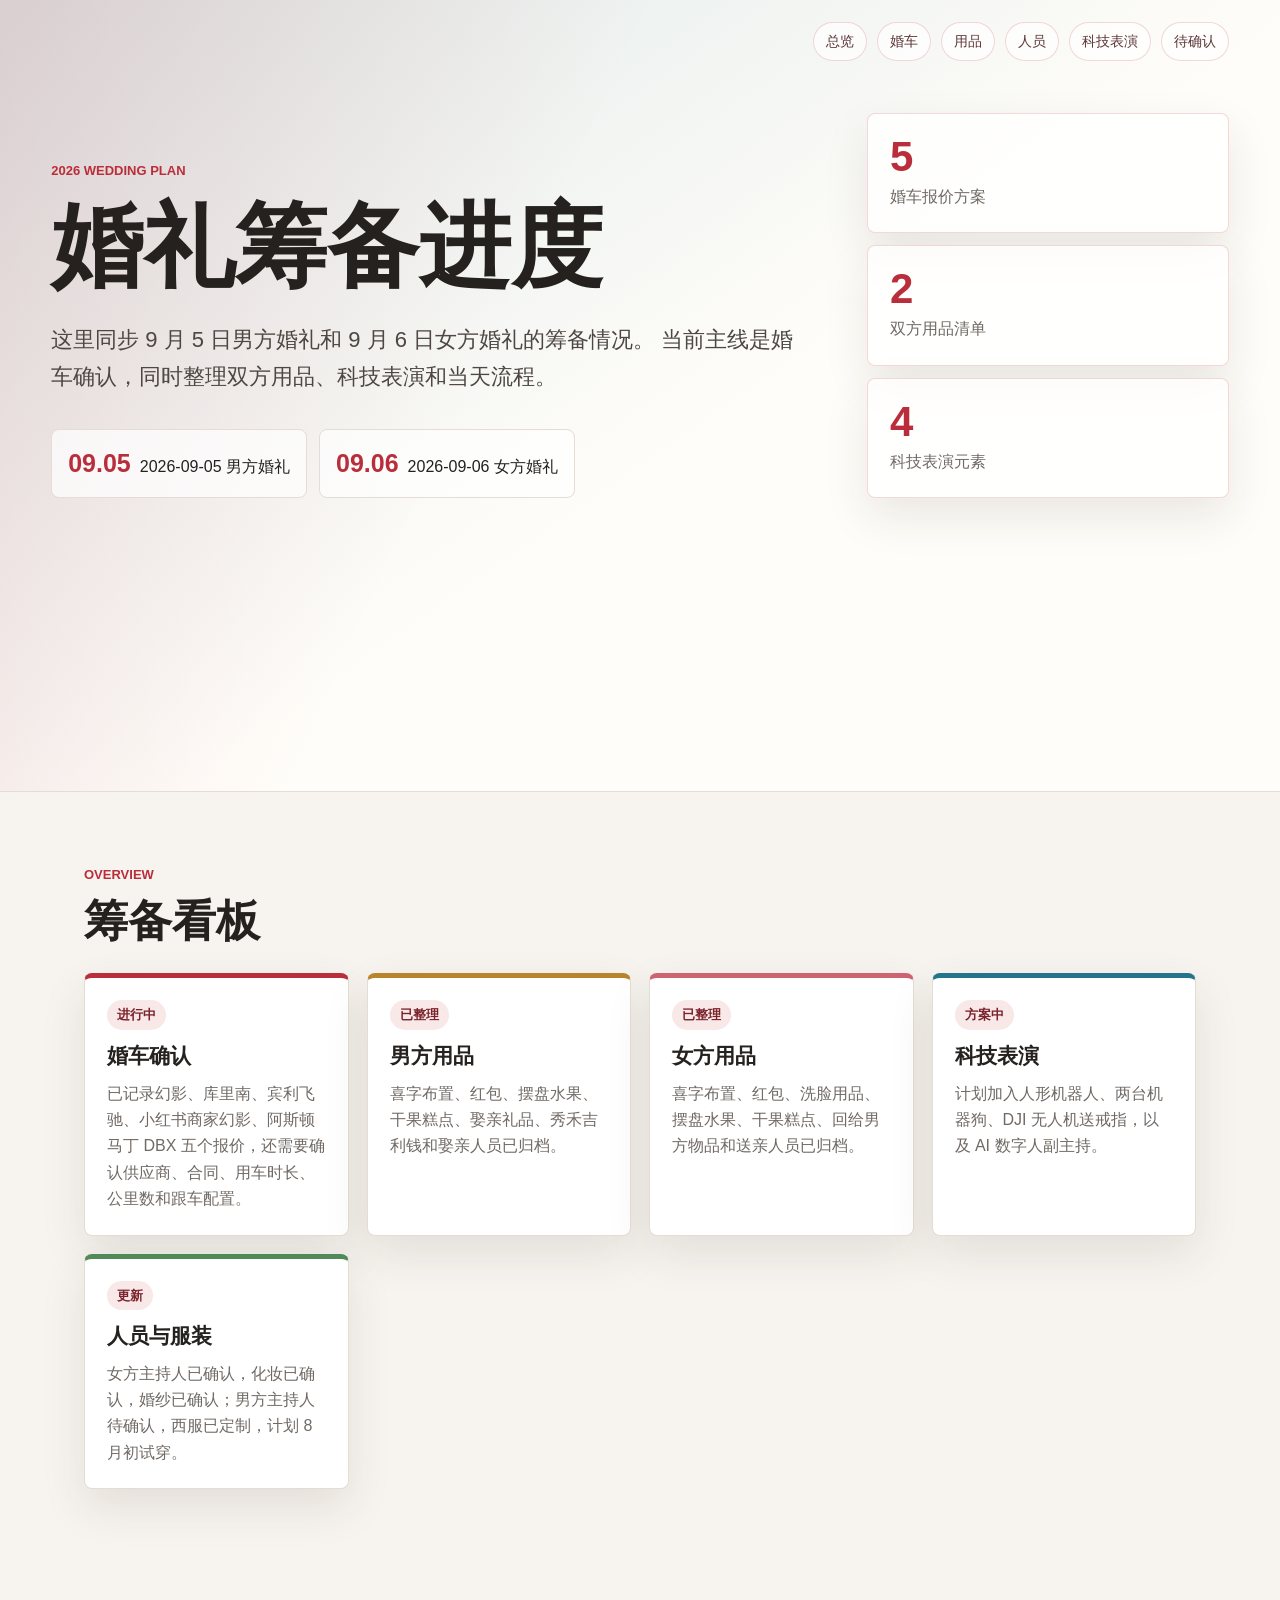
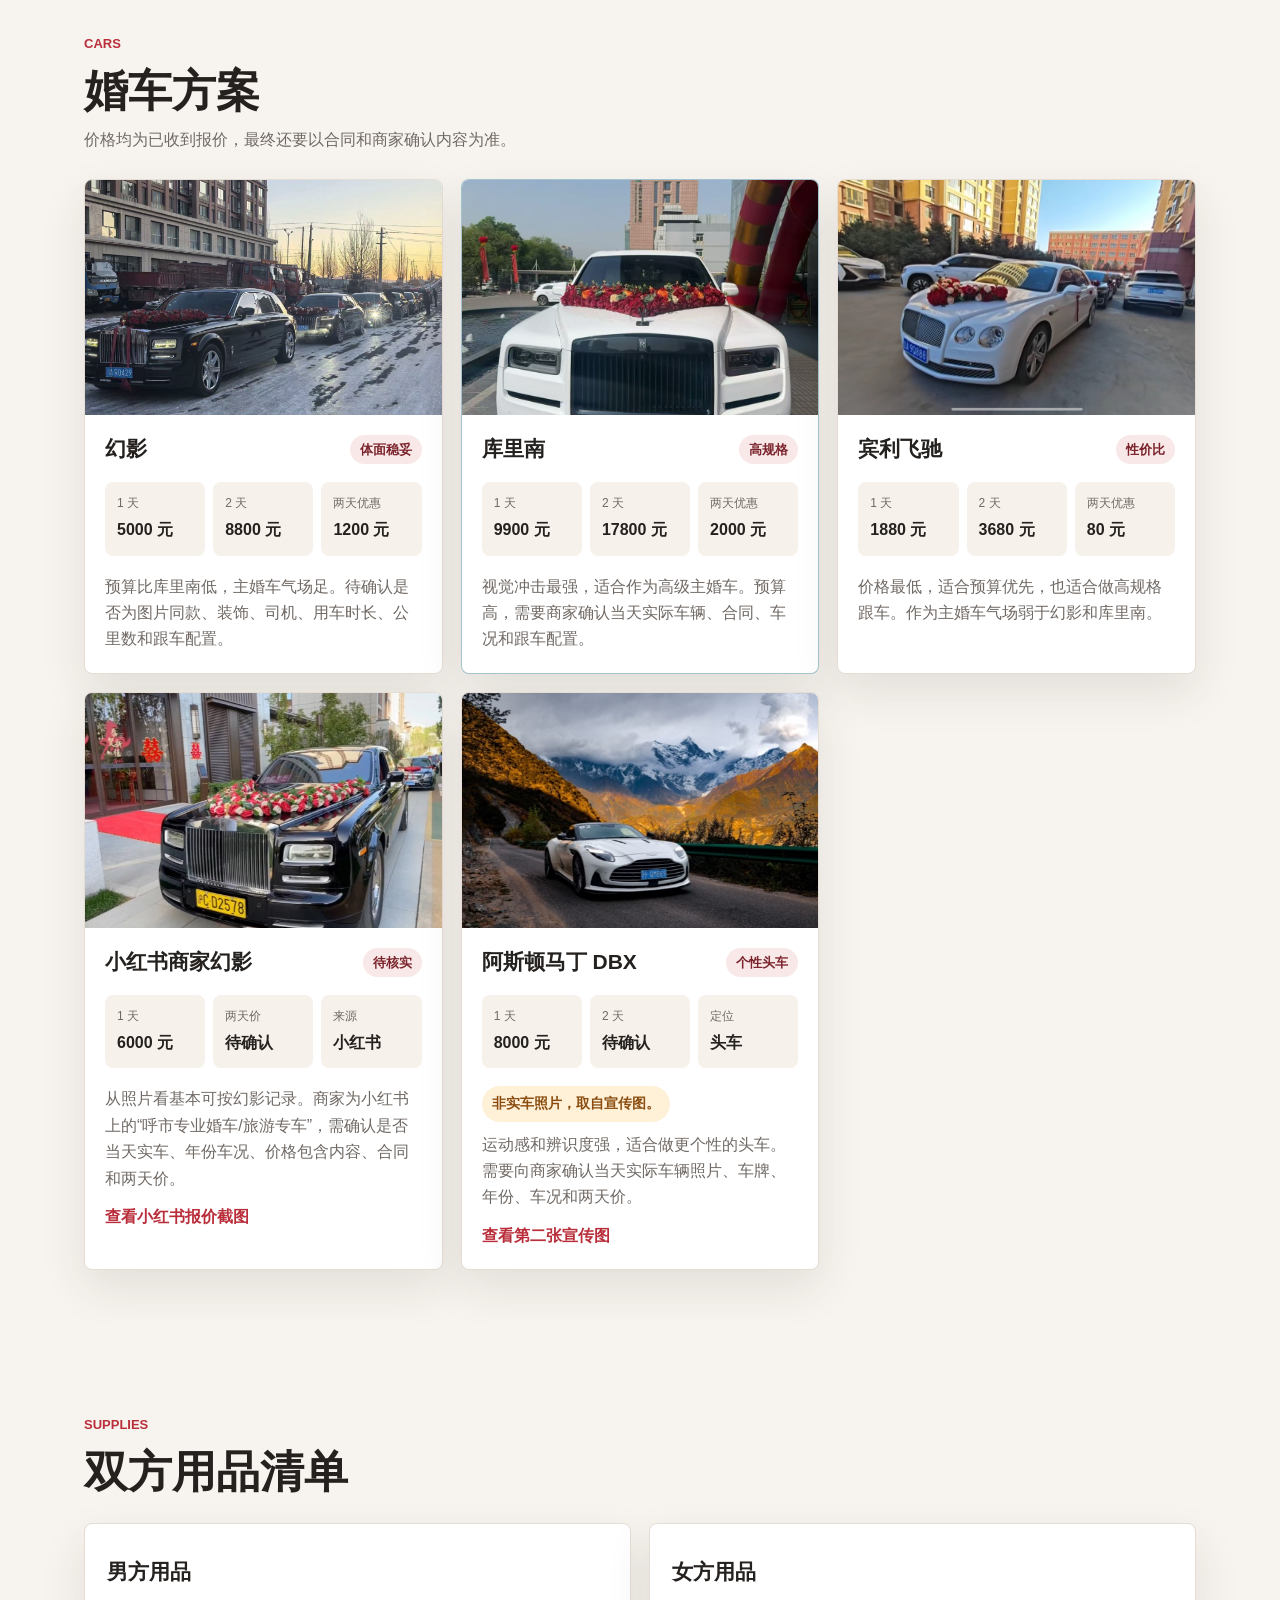
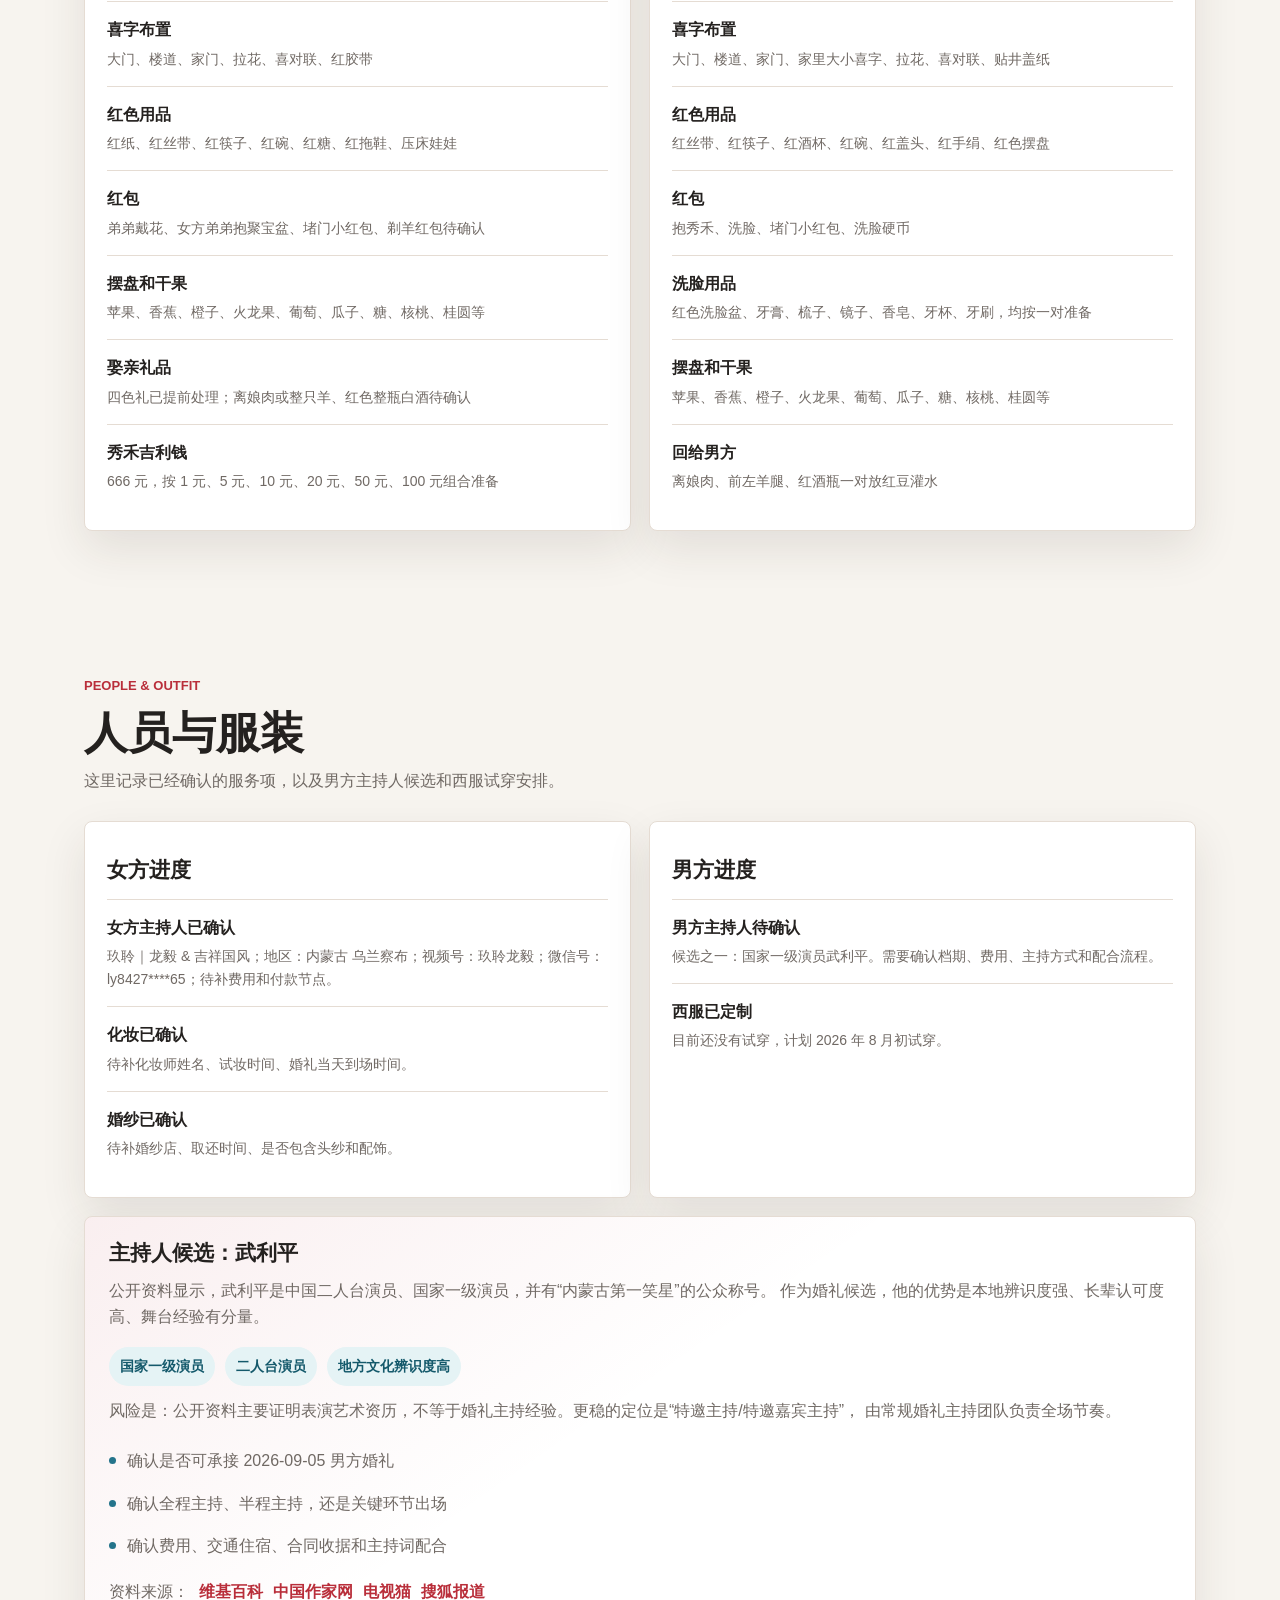
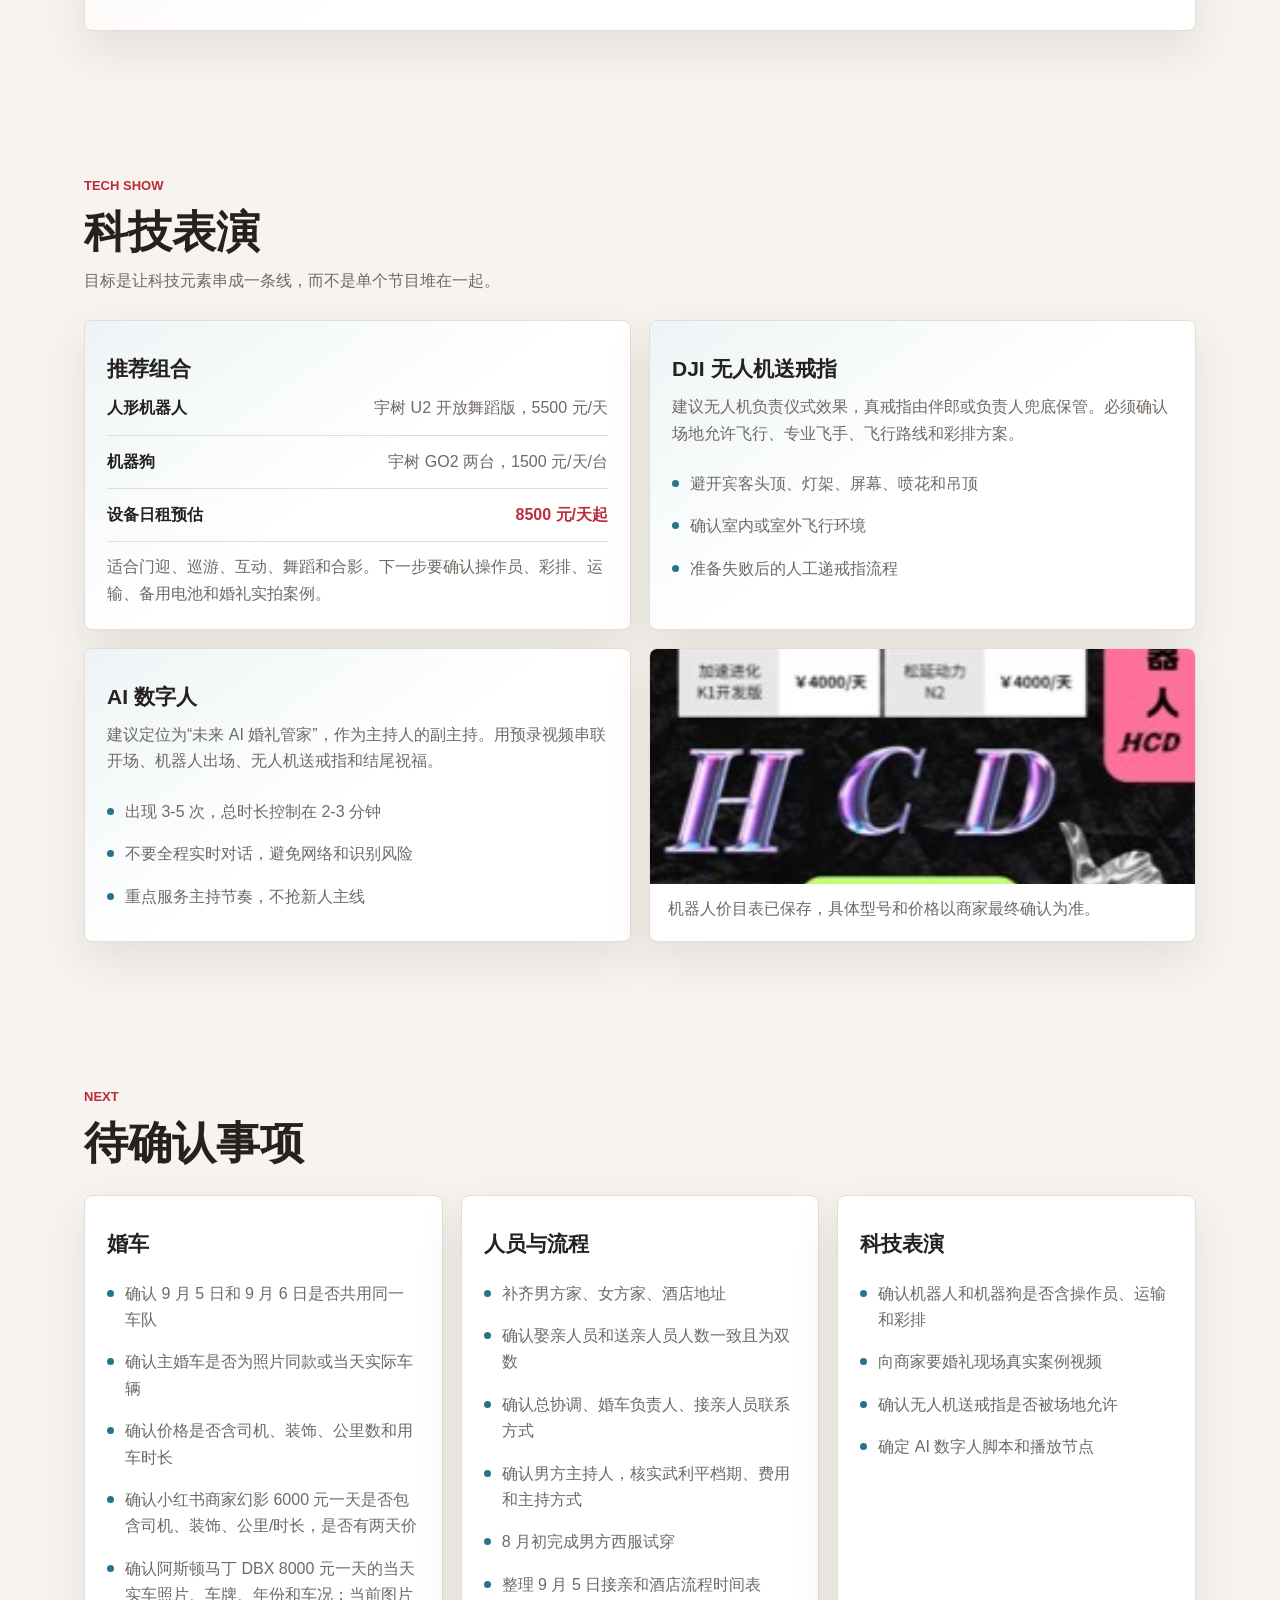
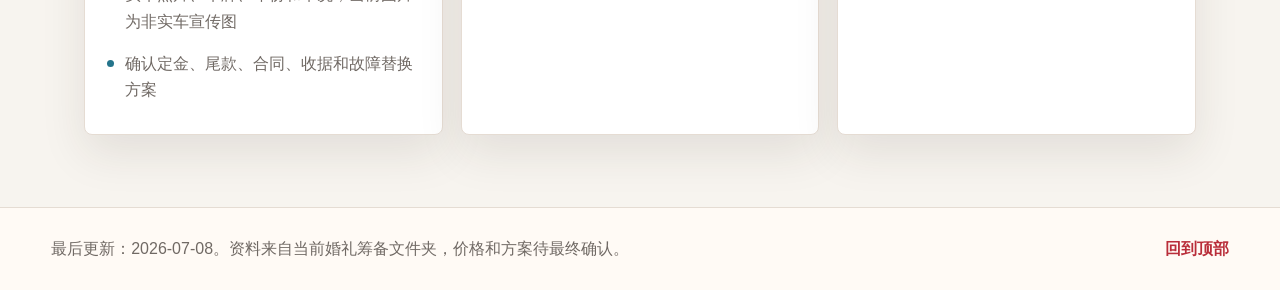
==== commit 51e70d54: "Mark Aston Martin DBX images as promotional" ====
--- a/website/index.html
+++ b/website/index.html
@@ -161,7 +161,9 @@
                 <div><dt>2 天</dt><dd>待确认</dd></div>
                 <div><dt>定位</dt><dd>头车</dd></div>
               </dl>
-              <p>运动感和辨识度强，适合做更个性的头车。注意：附件图片看起来不像 DBX SUV，需向商家确认当天实际车型。</p>
+              <p class="warning-note">非实车照片，取自宣传图。</p>
+              <p>运动感和辨识度强，适合做更个性的头车。需要向商家确认当天实际车辆照片、车牌、年份、车况和两天价。</p>
+              <p class="evidence-link"><a href="assets/car-aston-martin-dbx-2.jpg">查看第二张宣传图</a></p>
             </div>
           </article>
         </div>
@@ -312,7 +314,7 @@
               <li>确认主婚车是否为照片同款或当天实际车辆</li>
               <li>确认价格是否含司机、装饰、公里数和用车时长</li>
               <li>确认小红书商家幻影 6000 元一天是否包含司机、装饰、公里/时长，是否有两天价</li>
-              <li>确认阿斯顿马丁 DBX 8000 元一天是否为当天实车，图片车型是否准确</li>
+              <li>确认阿斯顿马丁 DBX 8000 元一天的当天实车照片、车牌、年份和车况；当前图片为非实车宣传图</li>
               <li>确认定金、尾款、合同、收据和故障替换方案</li>
             </ul>
           </article>
--- a/website/styles.css
+++ b/website/styles.css
@@ -329,6 +329,17 @@
   text-decoration: none;
 }
 
+.warning-note {
+  display: inline-flex;
+  margin-bottom: 10px !important;
+  padding: 6px 10px;
+  border-radius: 999px;
+  background: #fff0d8;
+  color: #8a4d0f !important;
+  font-size: 14px;
+  font-weight: 800;
+}
+
 .clean-list,
 .compact-list,
 .check-list {
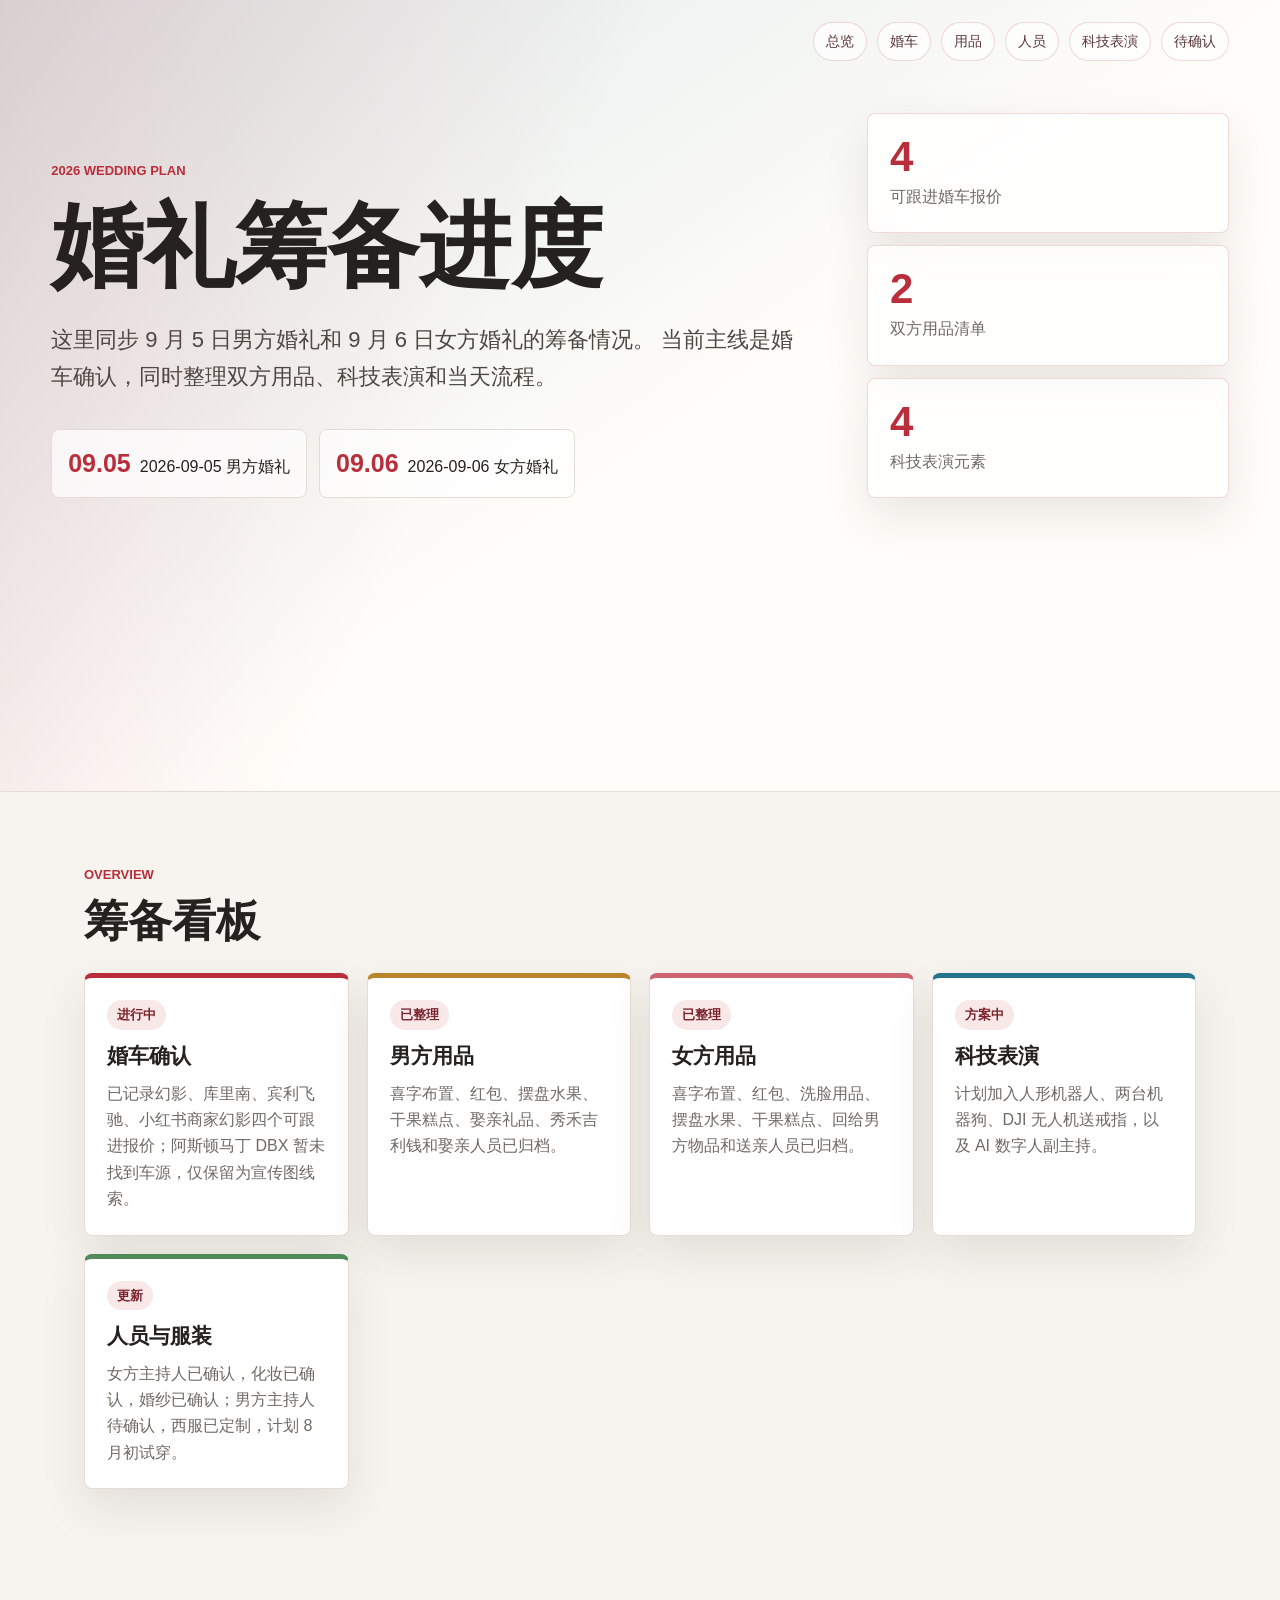
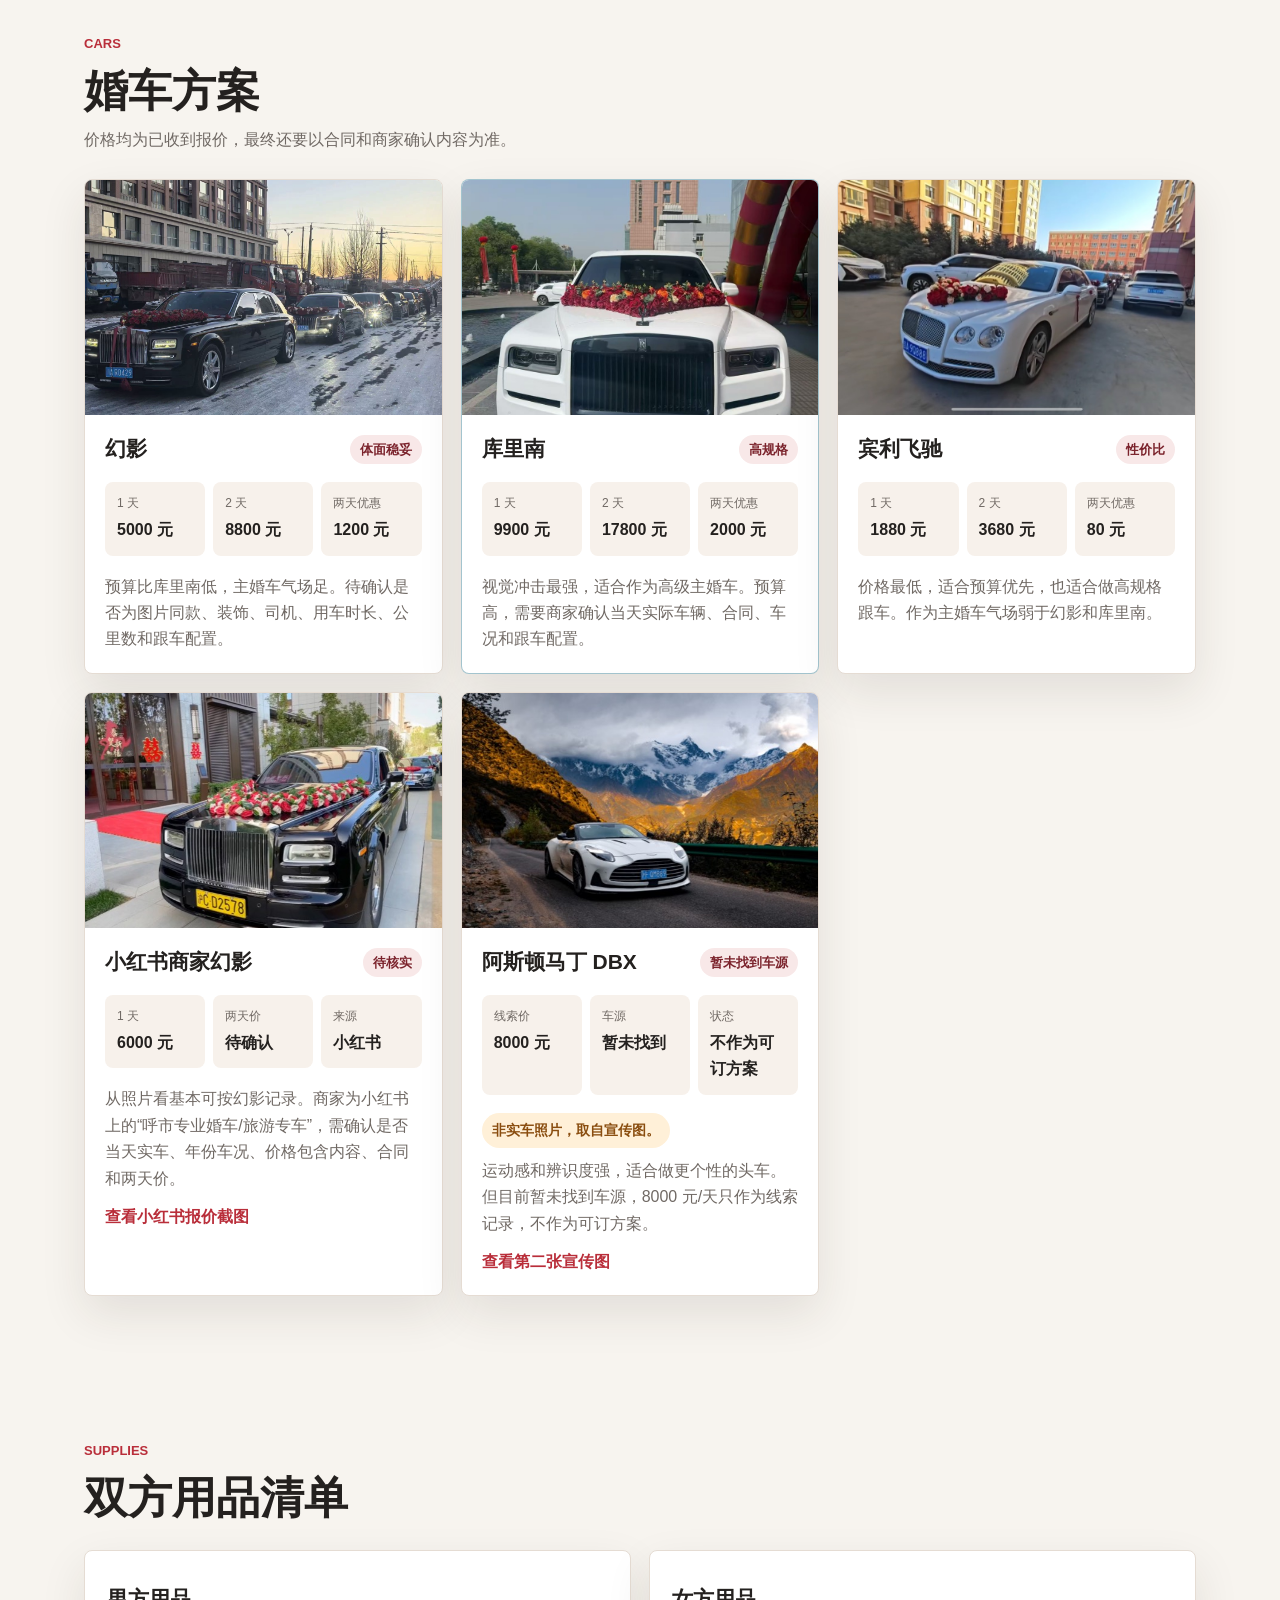
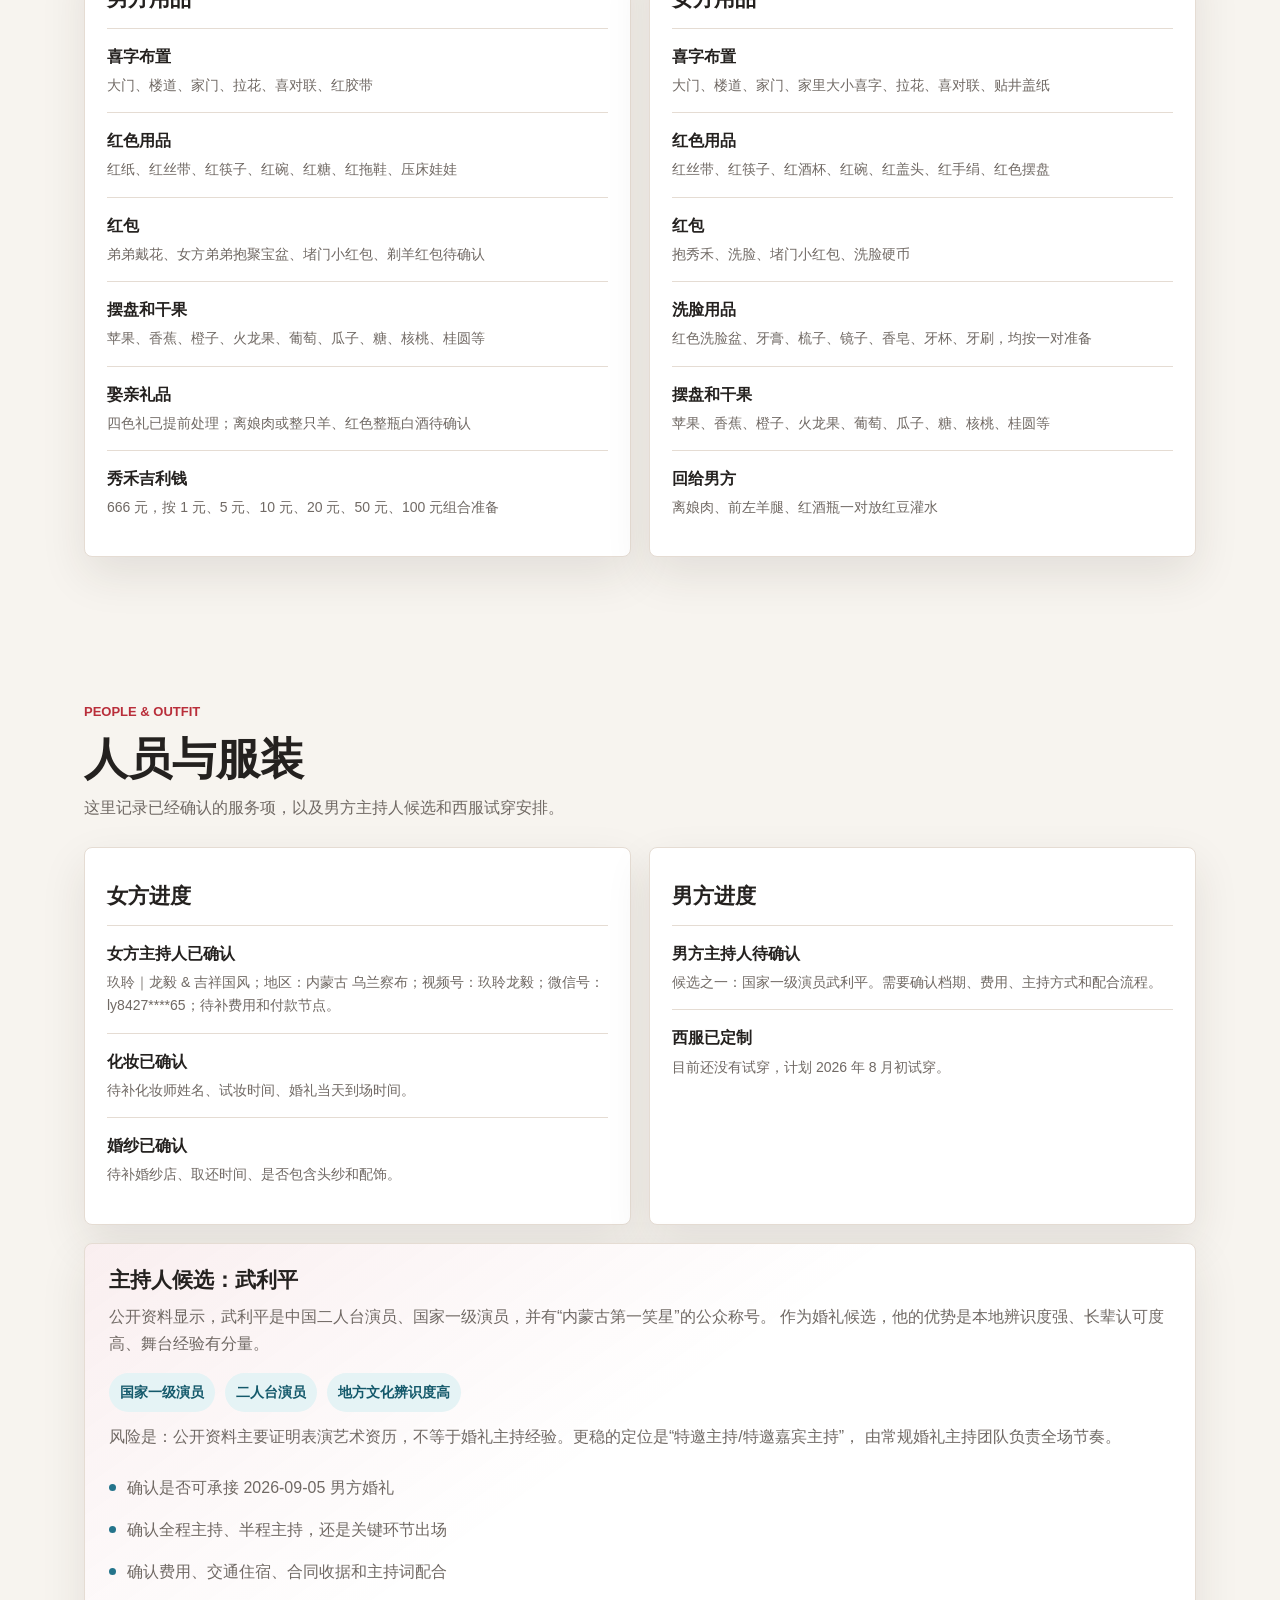
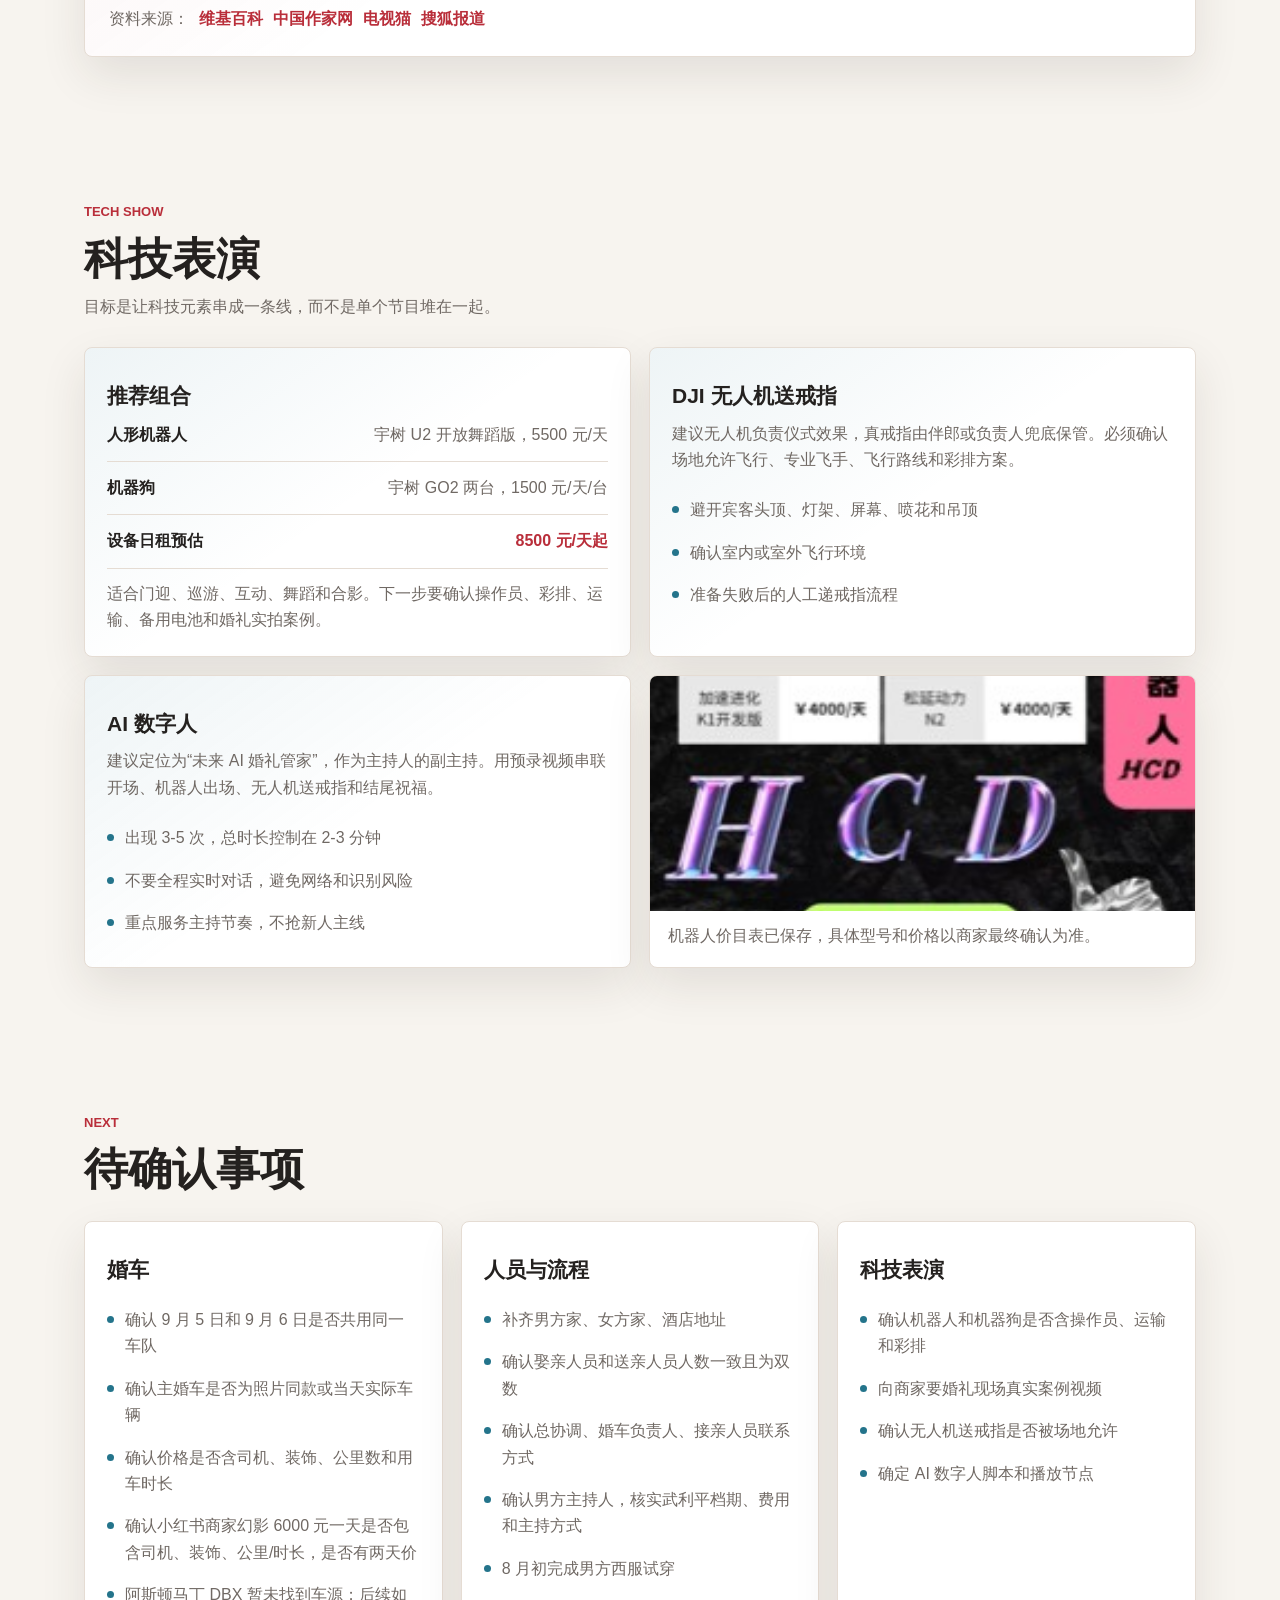
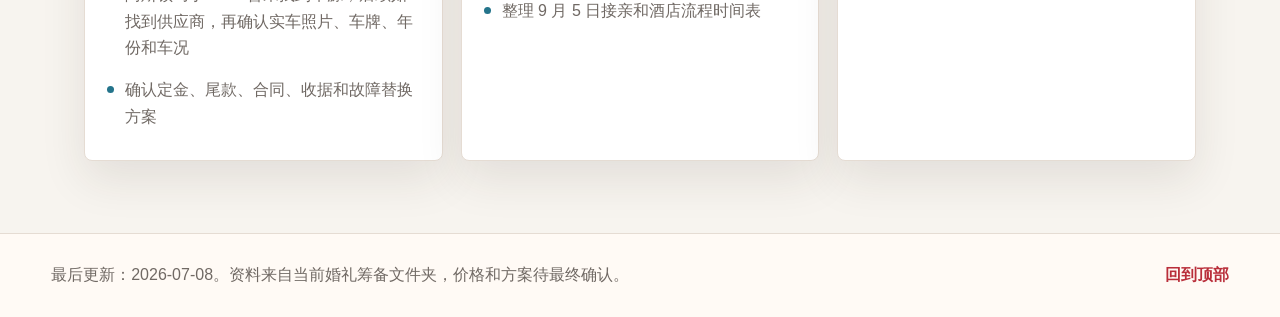
==== commit fd39793b: "Mark Aston Martin DBX source unavailable" ====
--- a/website/index.html
+++ b/website/index.html
@@ -31,8 +31,8 @@
         </section>
         <section class="status-panel" aria-label="当前状态">
           <div>
-            <span class="metric">5</span>
-            <span class="metric-label">婚车报价方案</span>
+            <span class="metric">4</span>
+            <span class="metric-label">可跟进婚车报价</span>
           </div>
           <div>
             <span class="metric">2</span>
@@ -56,7 +56,7 @@
           <article class="card progress-card accent-red">
             <span class="tag">进行中</span>
             <h3>婚车确认</h3>
-            <p>已记录幻影、库里南、宾利飞驰、小红书商家幻影、阿斯顿马丁 DBX 五个报价，还需要确认供应商、合同、用车时长、公里数和跟车配置。</p>
+            <p>已记录幻影、库里南、宾利飞驰、小红书商家幻影四个可跟进报价；阿斯顿马丁 DBX 暂未找到车源，仅保留为宣传图线索。</p>
           </article>
           <article class="card progress-card accent-gold">
             <span class="tag">已整理</span>
@@ -154,15 +154,15 @@
             <div class="card-body">
               <div class="card-title-row">
                 <h3>阿斯顿马丁 DBX</h3>
-                <span class="pill">个性头车</span>
-              </div>
-              <dl class="price-list">
-                <div><dt>1 天</dt><dd>8000 元</dd></div>
-                <div><dt>2 天</dt><dd>待确认</dd></div>
-                <div><dt>定位</dt><dd>头车</dd></div>
+                <span class="pill">暂未找到车源</span>
+              </div>
+              <dl class="price-list">
+                <div><dt>线索价</dt><dd>8000 元</dd></div>
+                <div><dt>车源</dt><dd>暂未找到</dd></div>
+                <div><dt>状态</dt><dd>不作为可订方案</dd></div>
               </dl>
               <p class="warning-note">非实车照片，取自宣传图。</p>
-              <p>运动感和辨识度强，适合做更个性的头车。需要向商家确认当天实际车辆照片、车牌、年份、车况和两天价。</p>
+              <p>运动感和辨识度强，适合做更个性的头车。但目前暂未找到车源，8000 元/天只作为线索记录，不作为可订方案。</p>
               <p class="evidence-link"><a href="assets/car-aston-martin-dbx-2.jpg">查看第二张宣传图</a></p>
             </div>
           </article>
@@ -314,7 +314,7 @@
               <li>确认主婚车是否为照片同款或当天实际车辆</li>
               <li>确认价格是否含司机、装饰、公里数和用车时长</li>
               <li>确认小红书商家幻影 6000 元一天是否包含司机、装饰、公里/时长，是否有两天价</li>
-              <li>确认阿斯顿马丁 DBX 8000 元一天的当天实车照片、车牌、年份和车况；当前图片为非实车宣传图</li>
+              <li>阿斯顿马丁 DBX 暂未找到车源；后续如找到供应商，再确认实车照片、车牌、年份和车况</li>
               <li>确认定金、尾款、合同、收据和故障替换方案</li>
             </ul>
           </article>
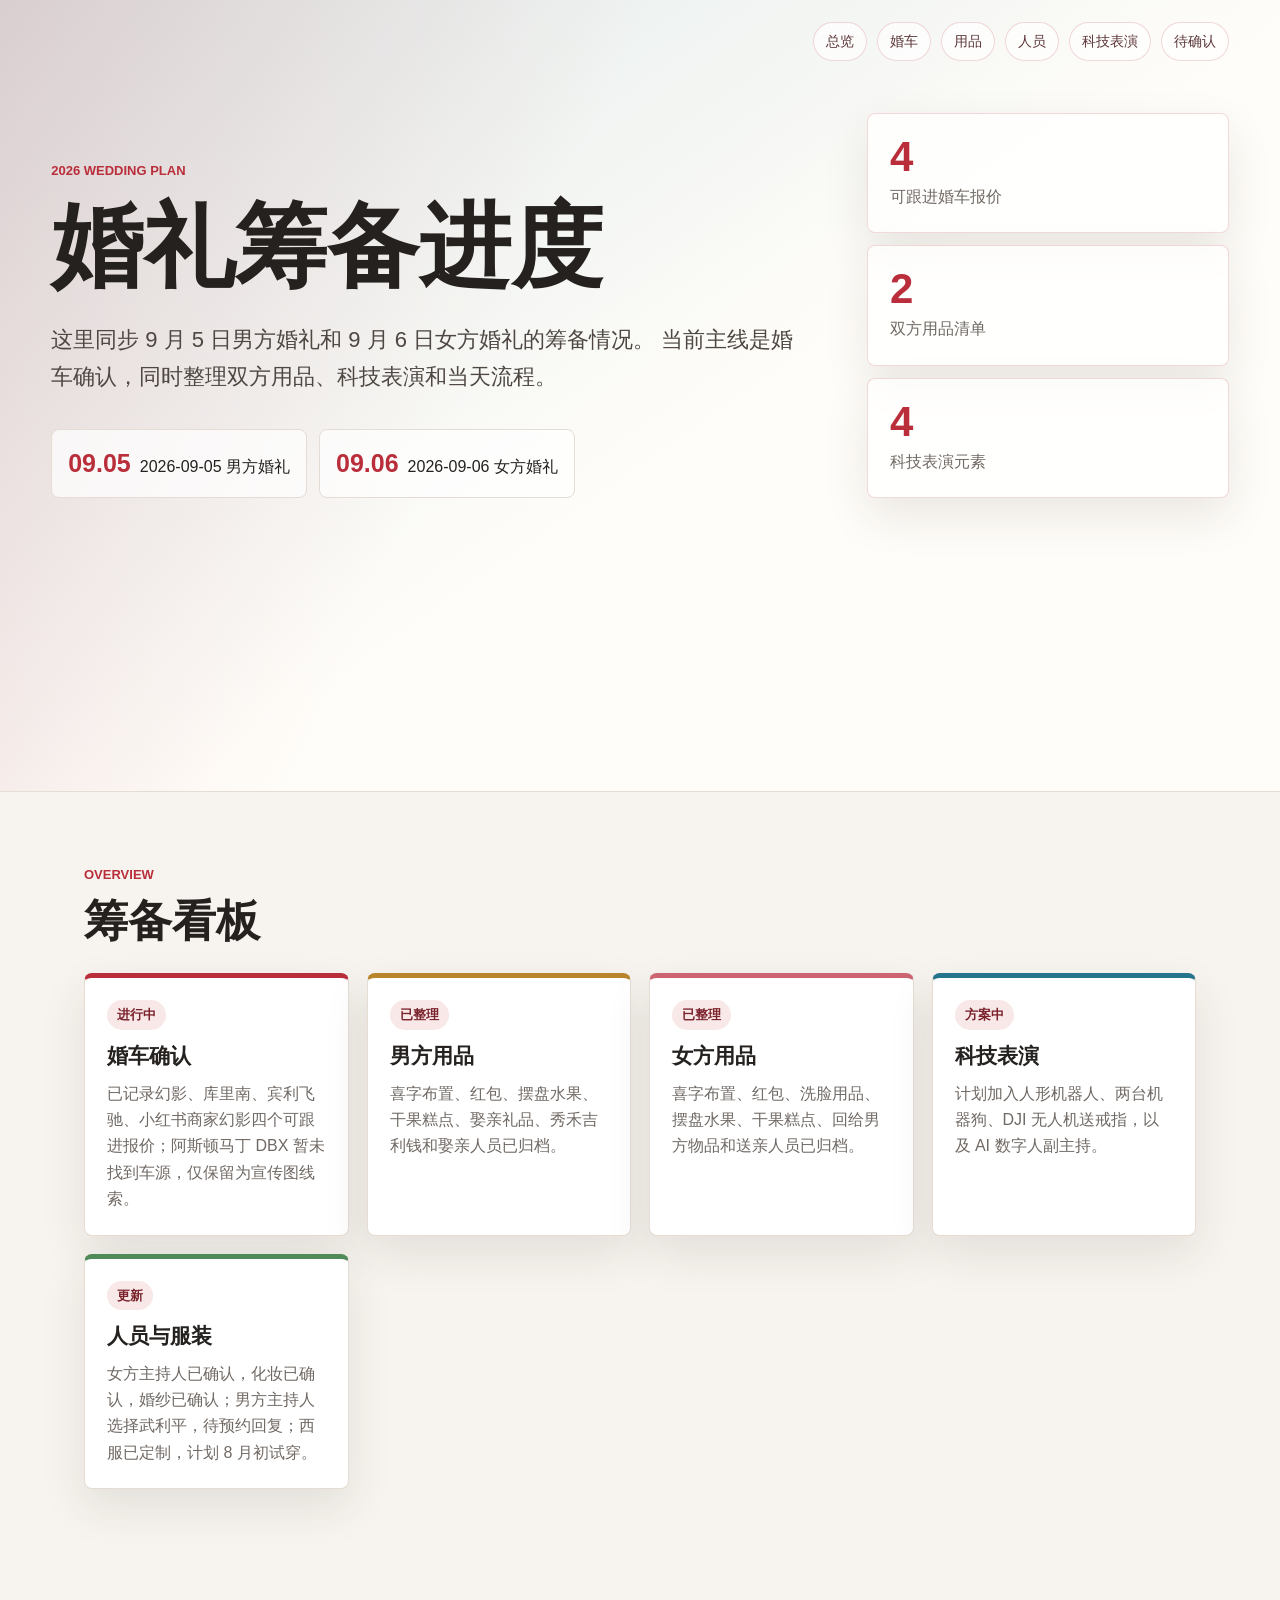
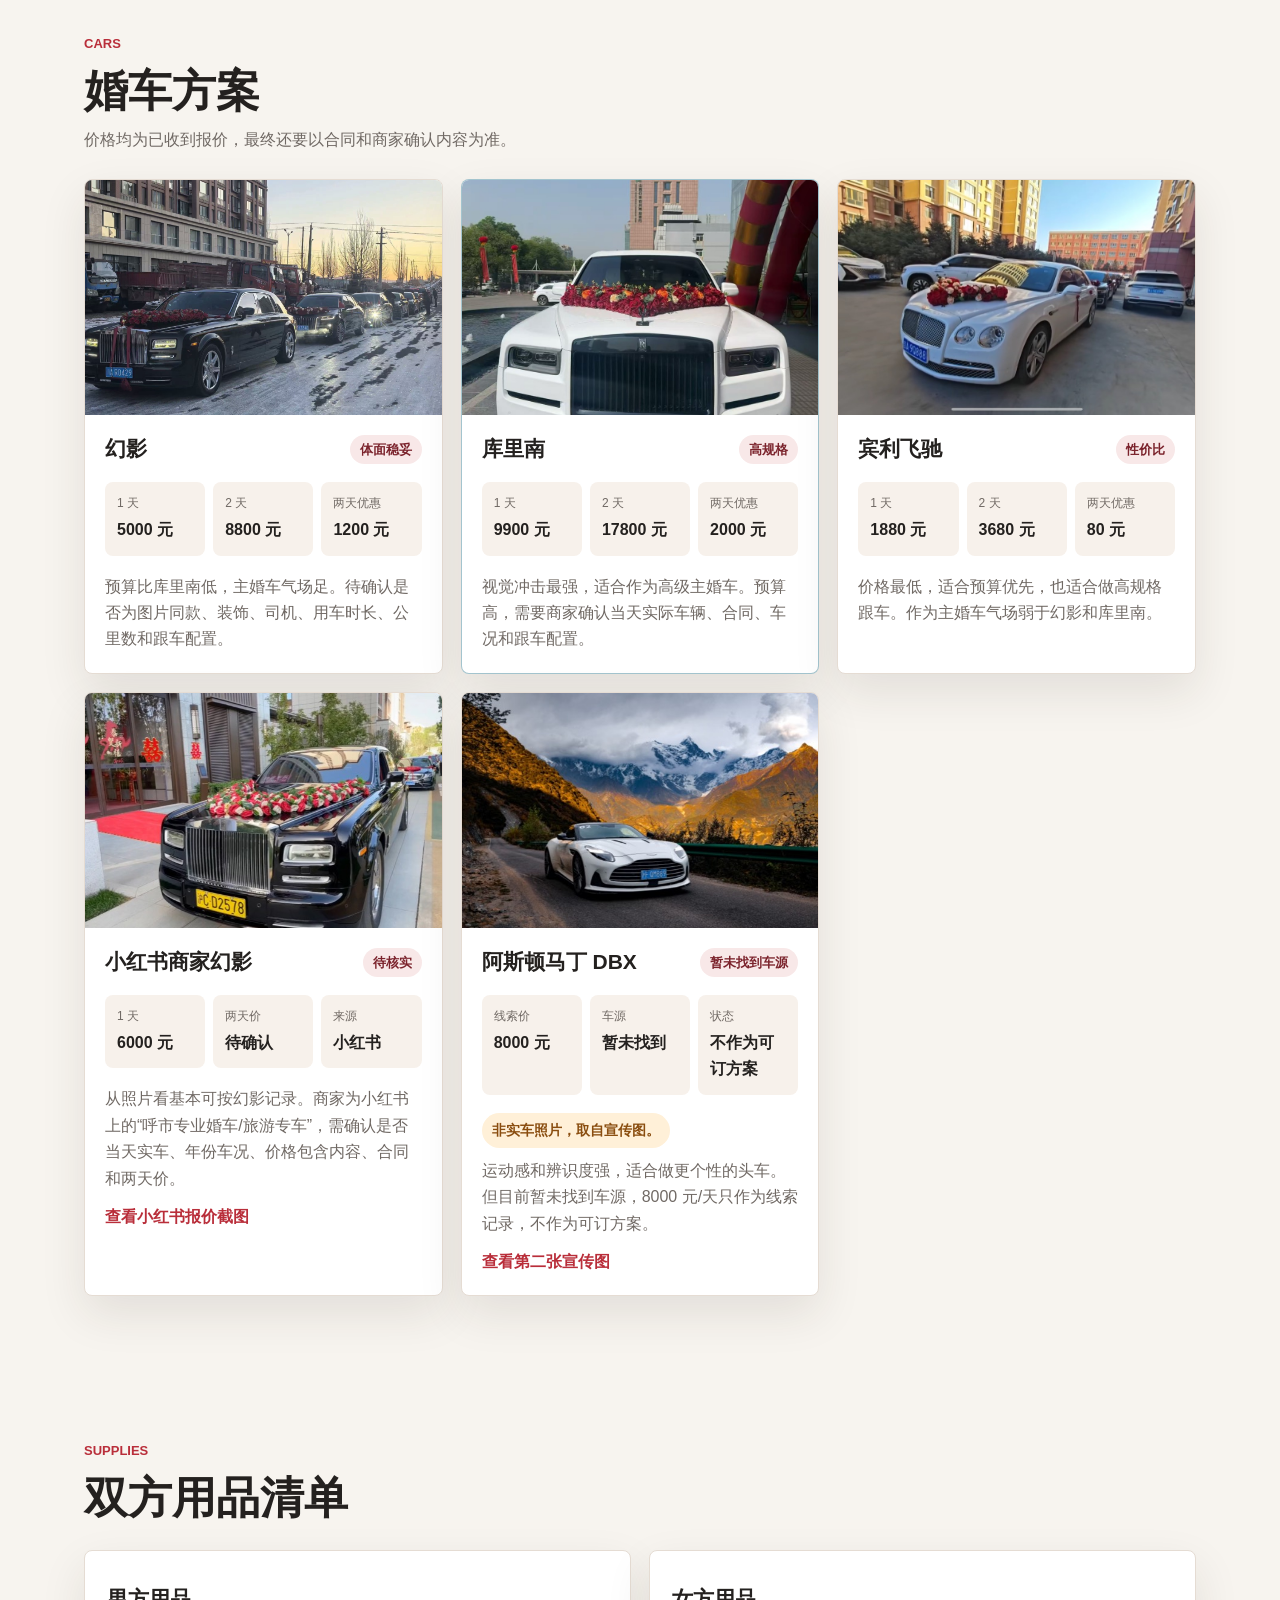
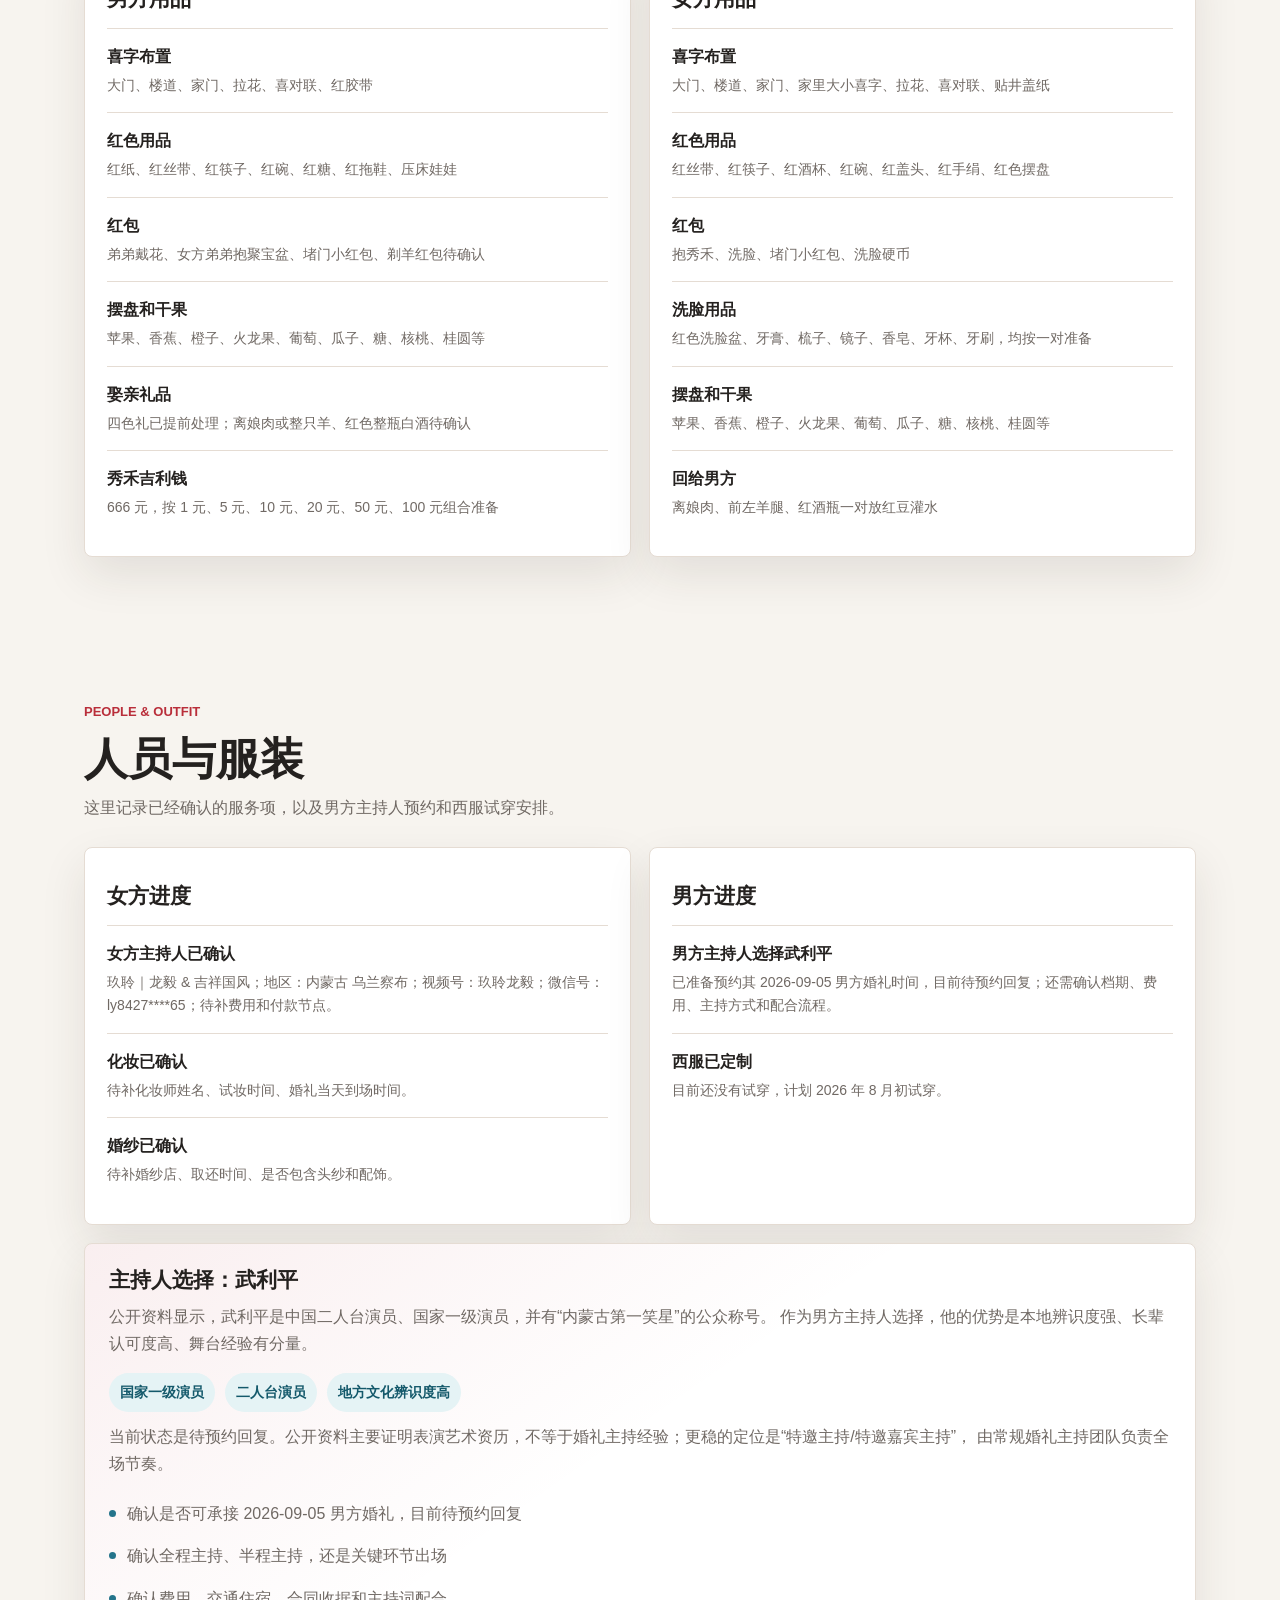
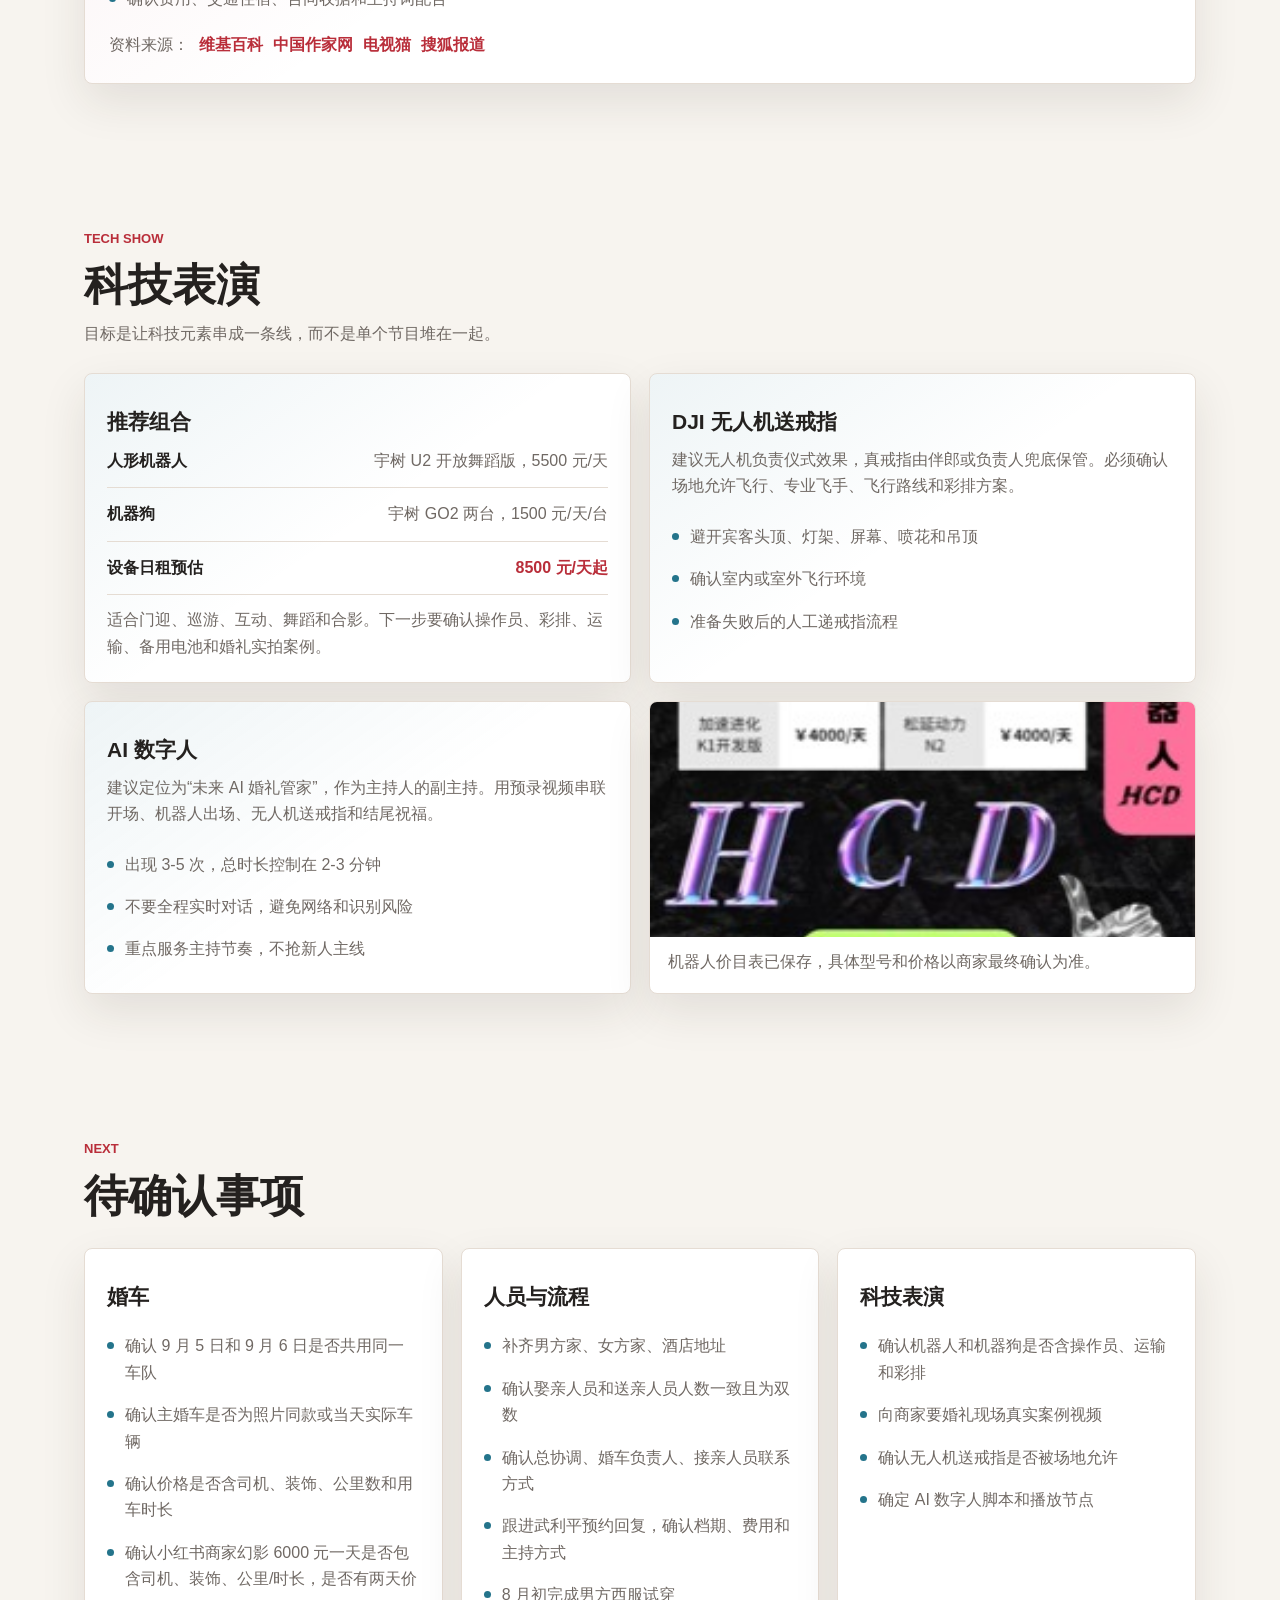
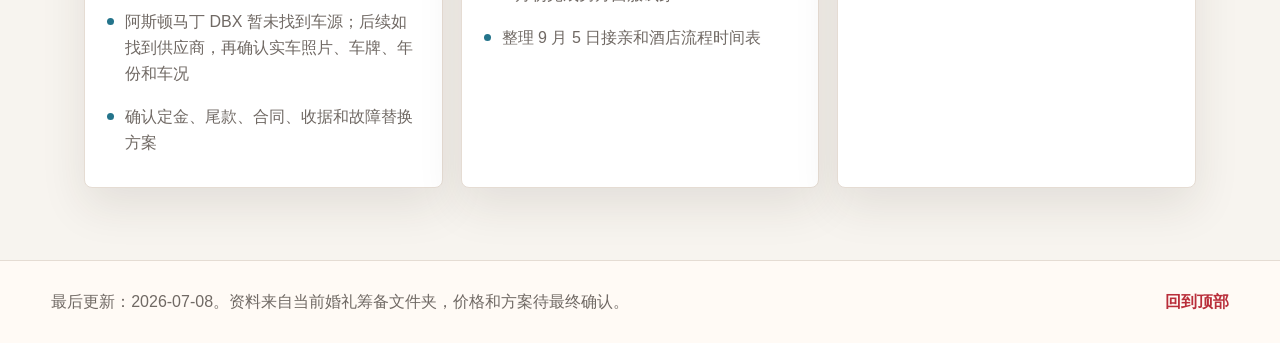
==== commit c2c30bdd: "Update groom host booking status" ====
--- a/website/index.html
+++ b/website/index.html
@@ -76,7 +76,7 @@
           <article class="card progress-card accent-green">
             <span class="tag">更新</span>
             <h3>人员与服装</h3>
-            <p>女方主持人已确认，化妆已确认，婚纱已确认；男方主持人待确认，西服已定制，计划 8 月初试穿。</p>
+            <p>女方主持人已确认，化妆已确认，婚纱已确认；男方主持人选择武利平，待预约回复；西服已定制，计划 8 月初试穿。</p>
           </article>
         </div>
       </section>
@@ -204,7 +204,7 @@
         <div class="section-heading">
           <p class="eyebrow">People & Outfit</p>
           <h2>人员与服装</h2>
-          <p>这里记录已经确认的服务项，以及男方主持人候选和西服试穿安排。</p>
+          <p>这里记录已经确认的服务项，以及男方主持人预约和西服试穿安排。</p>
         </div>
         <div class="people-grid">
           <article class="card list-card">
@@ -218,15 +218,15 @@
           <article class="card list-card">
             <h3>男方进度</h3>
             <ul class="clean-list">
-              <li><span>男方主持人待确认</span><small>候选之一：国家一级演员武利平。需要确认档期、费用、主持方式和配合流程。</small></li>
+              <li><span>男方主持人选择武利平</span><small>已准备预约其 2026-09-05 男方婚礼时间，目前待预约回复；还需确认档期、费用、主持方式和配合流程。</small></li>
               <li><span>西服已定制</span><small>目前还没有试穿，计划 2026 年 8 月初试穿。</small></li>
             </ul>
           </article>
           <article class="card host-card">
-            <h3>主持人候选：武利平</h3>
+            <h3>主持人选择：武利平</h3>
             <p>
               公开资料显示，武利平是中国二人台演员、国家一级演员，并有“内蒙古第一笑星”的公众称号。
-              作为婚礼候选，他的优势是本地辨识度强、长辈认可度高、舞台经验有分量。
+              作为男方主持人选择，他的优势是本地辨识度强、长辈认可度高、舞台经验有分量。
             </p>
             <div class="host-facts">
               <span>国家一级演员</span>
@@ -234,11 +234,11 @@
               <span>地方文化辨识度高</span>
             </div>
             <p>
-              风险是：公开资料主要证明表演艺术资历，不等于婚礼主持经验。更稳的定位是“特邀主持/特邀嘉宾主持”，
+              当前状态是待预约回复。公开资料主要证明表演艺术资历，不等于婚礼主持经验；更稳的定位是“特邀主持/特邀嘉宾主持”，
               由常规婚礼主持团队负责全场节奏。
             </p>
             <ul class="compact-list">
-              <li>确认是否可承接 2026-09-05 男方婚礼</li>
+              <li>确认是否可承接 2026-09-05 男方婚礼，目前待预约回复</li>
               <li>确认全程主持、半程主持，还是关键环节出场</li>
               <li>确认费用、交通住宿、合同收据和主持词配合</li>
             </ul>
@@ -324,7 +324,7 @@
               <li>补齐男方家、女方家、酒店地址</li>
               <li>确认娶亲人员和送亲人员人数一致且为双数</li>
               <li>确认总协调、婚车负责人、接亲人员联系方式</li>
-              <li>确认男方主持人，核实武利平档期、费用和主持方式</li>
+              <li>跟进武利平预约回复，确认档期、费用和主持方式</li>
               <li>8 月初完成男方西服试穿</li>
               <li>整理 9 月 5 日接亲和酒店流程时间表</li>
             </ul>
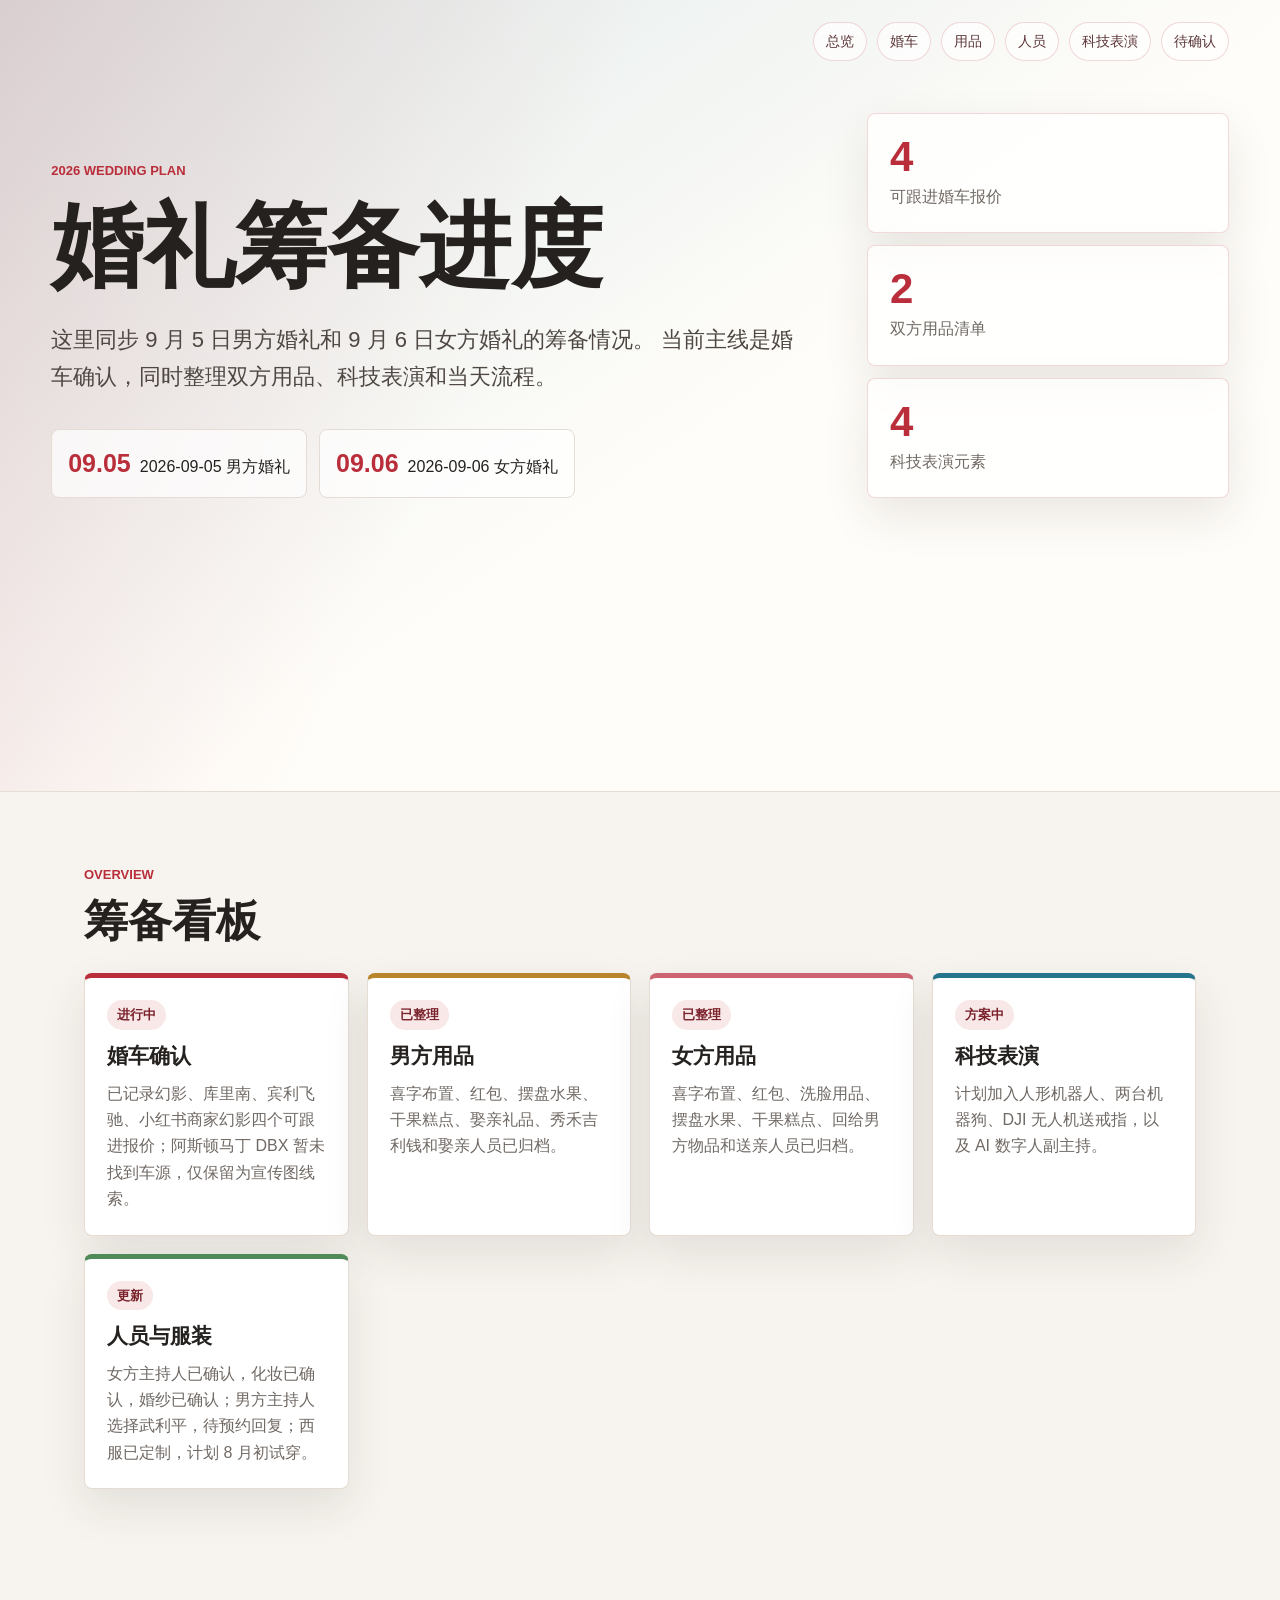
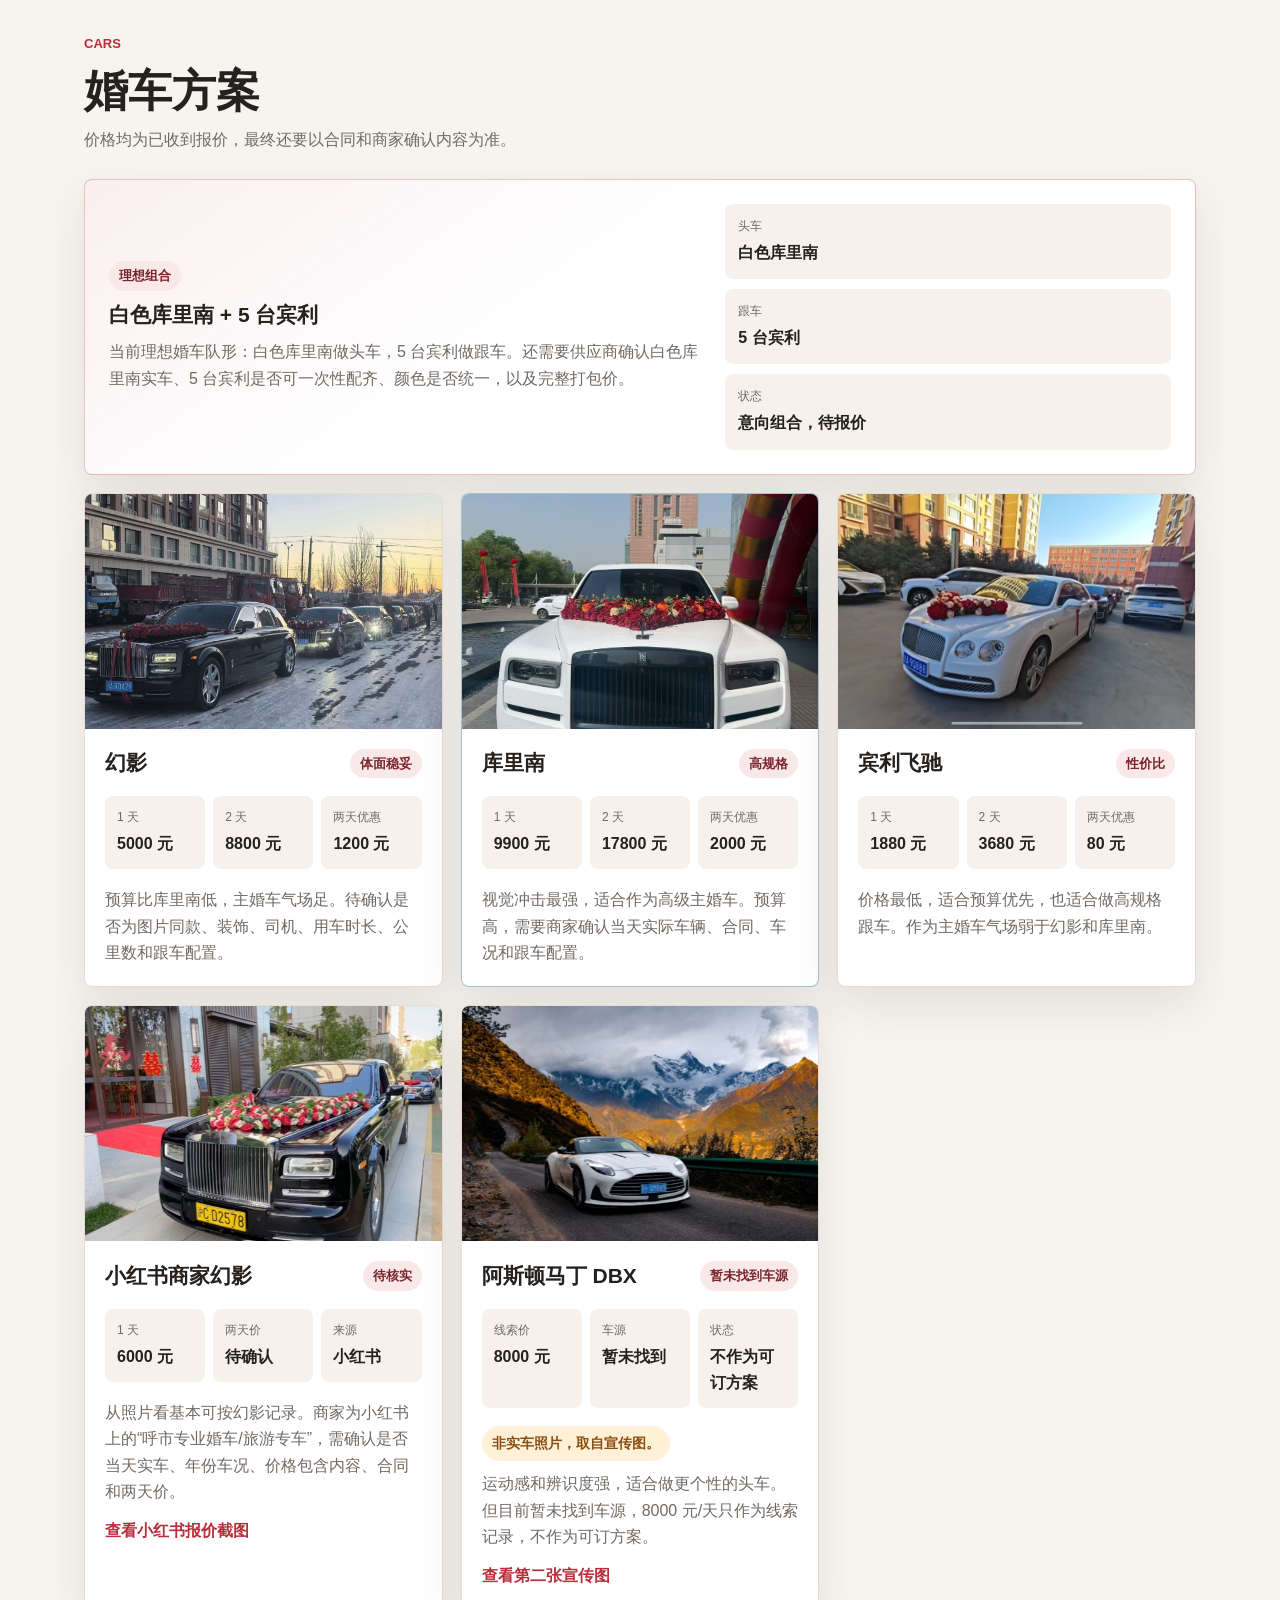
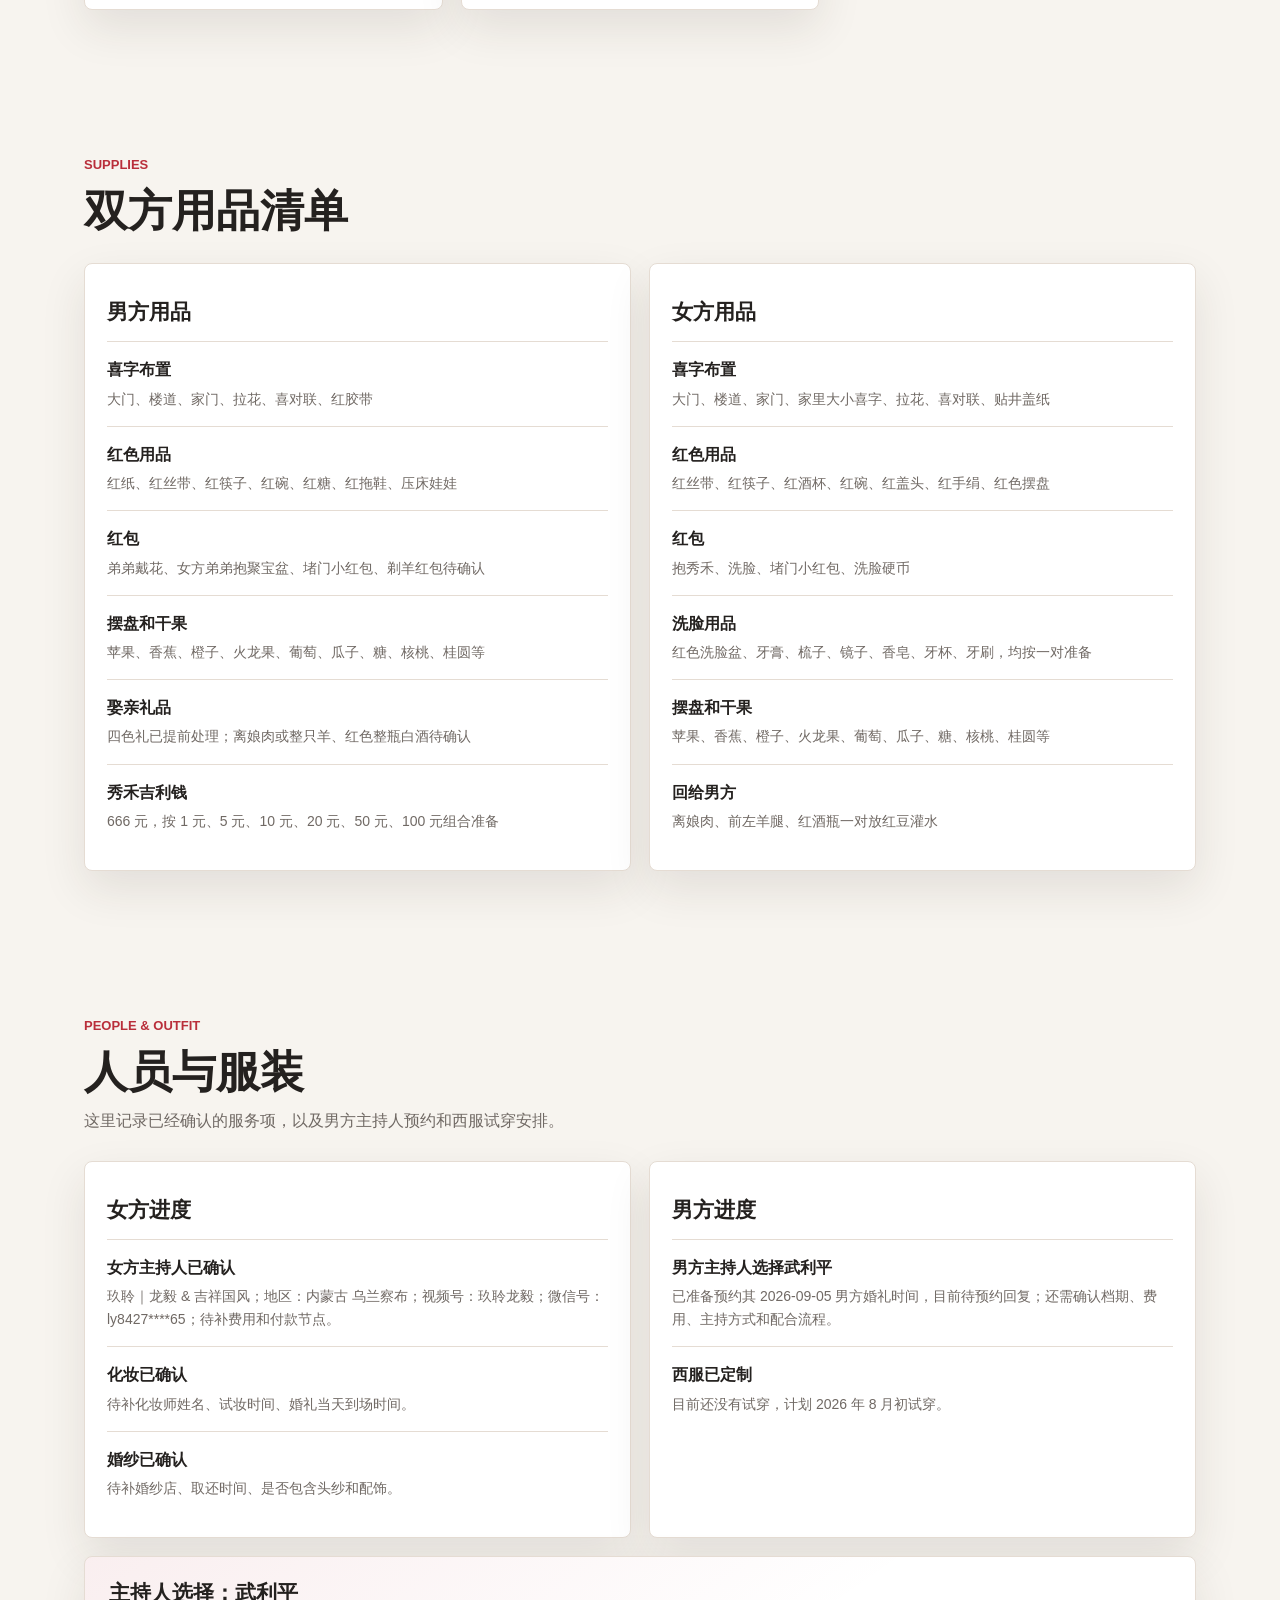
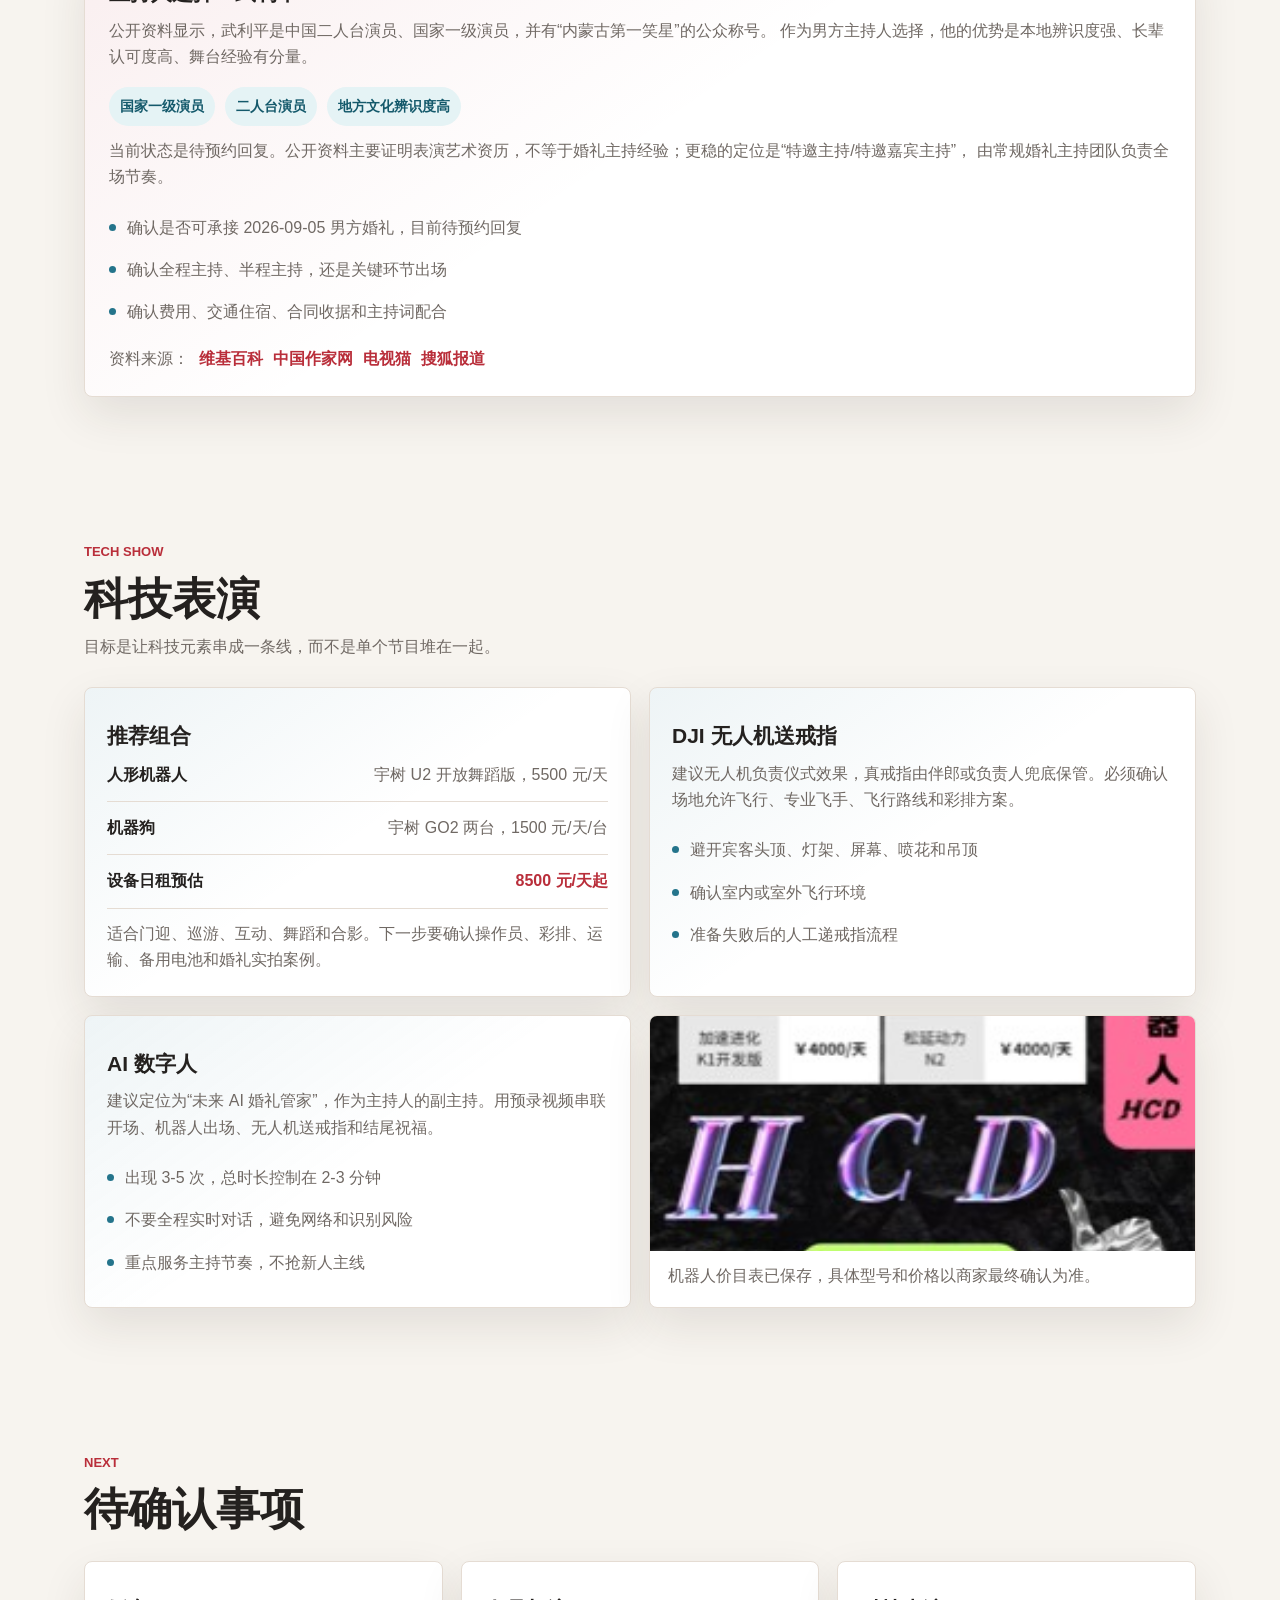
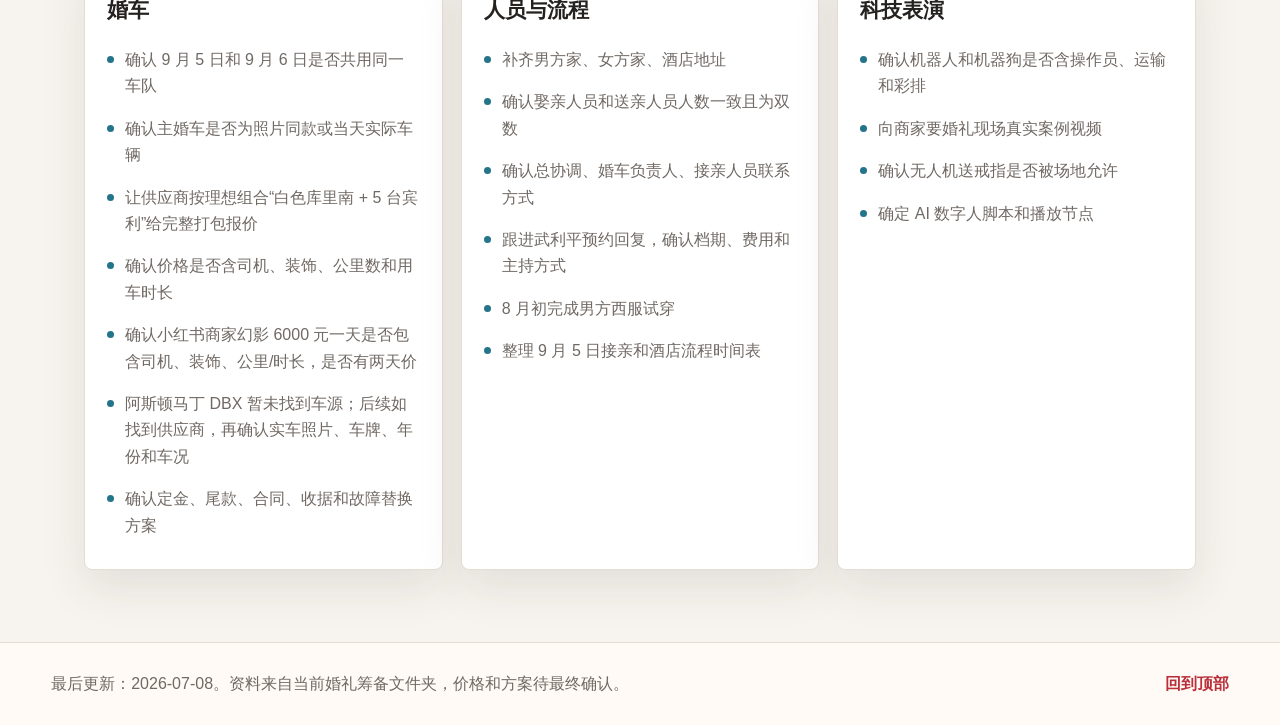
==== commit f118f234: "Add ideal wedding car lineup" ====
--- a/website/index.html
+++ b/website/index.html
@@ -87,6 +87,18 @@
           <h2>婚车方案</h2>
           <p>价格均为已收到报价，最终还要以合同和商家确认内容为准。</p>
         </div>
+        <article class="card ideal-car-card">
+          <div>
+            <span class="tag">理想组合</span>
+            <h3>白色库里南 + 5 台宾利</h3>
+            <p>当前理想婚车队形：白色库里南做头车，5 台宾利做跟车。还需要供应商确认白色库里南实车、5 台宾利是否可一次性配齐、颜色是否统一，以及完整打包价。</p>
+          </div>
+          <dl class="combo-list">
+            <div><dt>头车</dt><dd>白色库里南</dd></div>
+            <div><dt>跟车</dt><dd>5 台宾利</dd></div>
+            <div><dt>状态</dt><dd>意向组合，待报价</dd></div>
+          </dl>
+        </article>
         <div class="car-grid">
           <article class="card car-card">
             <img src="assets/car-phantom.jpg" alt="幻影婚车参考照片">
@@ -312,6 +324,7 @@
             <ul class="check-list">
               <li>确认 9 月 5 日和 9 月 6 日是否共用同一车队</li>
               <li>确认主婚车是否为照片同款或当天实际车辆</li>
+              <li>让供应商按理想组合“白色库里南 + 5 台宾利”给完整打包报价</li>
               <li>确认价格是否含司机、装饰、公里数和用车时长</li>
               <li>确认小红书商家幻影 6000 元一天是否包含司机、装饰、公里/时长，是否有两天价</li>
               <li>阿斯顿马丁 DBX 暂未找到车源；后续如找到供应商，再确认实车照片、车牌、年份和车况</li>
--- a/website/styles.css
+++ b/website/styles.css
@@ -266,6 +266,50 @@
   color: var(--muted);
 }
 
+.ideal-car-card {
+  display: grid;
+  grid-template-columns: minmax(0, 1fr) minmax(260px, 0.75fr);
+  gap: 22px;
+  align-items: center;
+  margin-bottom: 18px;
+  padding: 24px;
+  border-color: rgba(185, 46, 58, 0.28);
+  background:
+    linear-gradient(145deg, rgba(185, 46, 58, 0.08), transparent 42%),
+    var(--surface-strong);
+}
+
+.ideal-car-card h3 {
+  margin-top: 12px;
+}
+
+.ideal-car-card p {
+  margin: 12px 0 0;
+  color: var(--muted);
+}
+
+.combo-list {
+  display: grid;
+  gap: 10px;
+  margin: 0;
+}
+
+.combo-list div {
+  padding: 13px;
+  border-radius: 8px;
+  background: #f7f1eb;
+}
+
+.combo-list dt {
+  color: var(--muted);
+  font-size: 12px;
+}
+
+.combo-list dd {
+  margin: 3px 0 0;
+  font-weight: 800;
+}
+
 .car-card img,
 .image-card img {
   display: block;
@@ -497,6 +541,7 @@
   .hero-grid,
   .overview-grid,
   .car-grid,
+  .ideal-car-card,
   .supply-grid,
   .people-grid,
   .todo-grid,
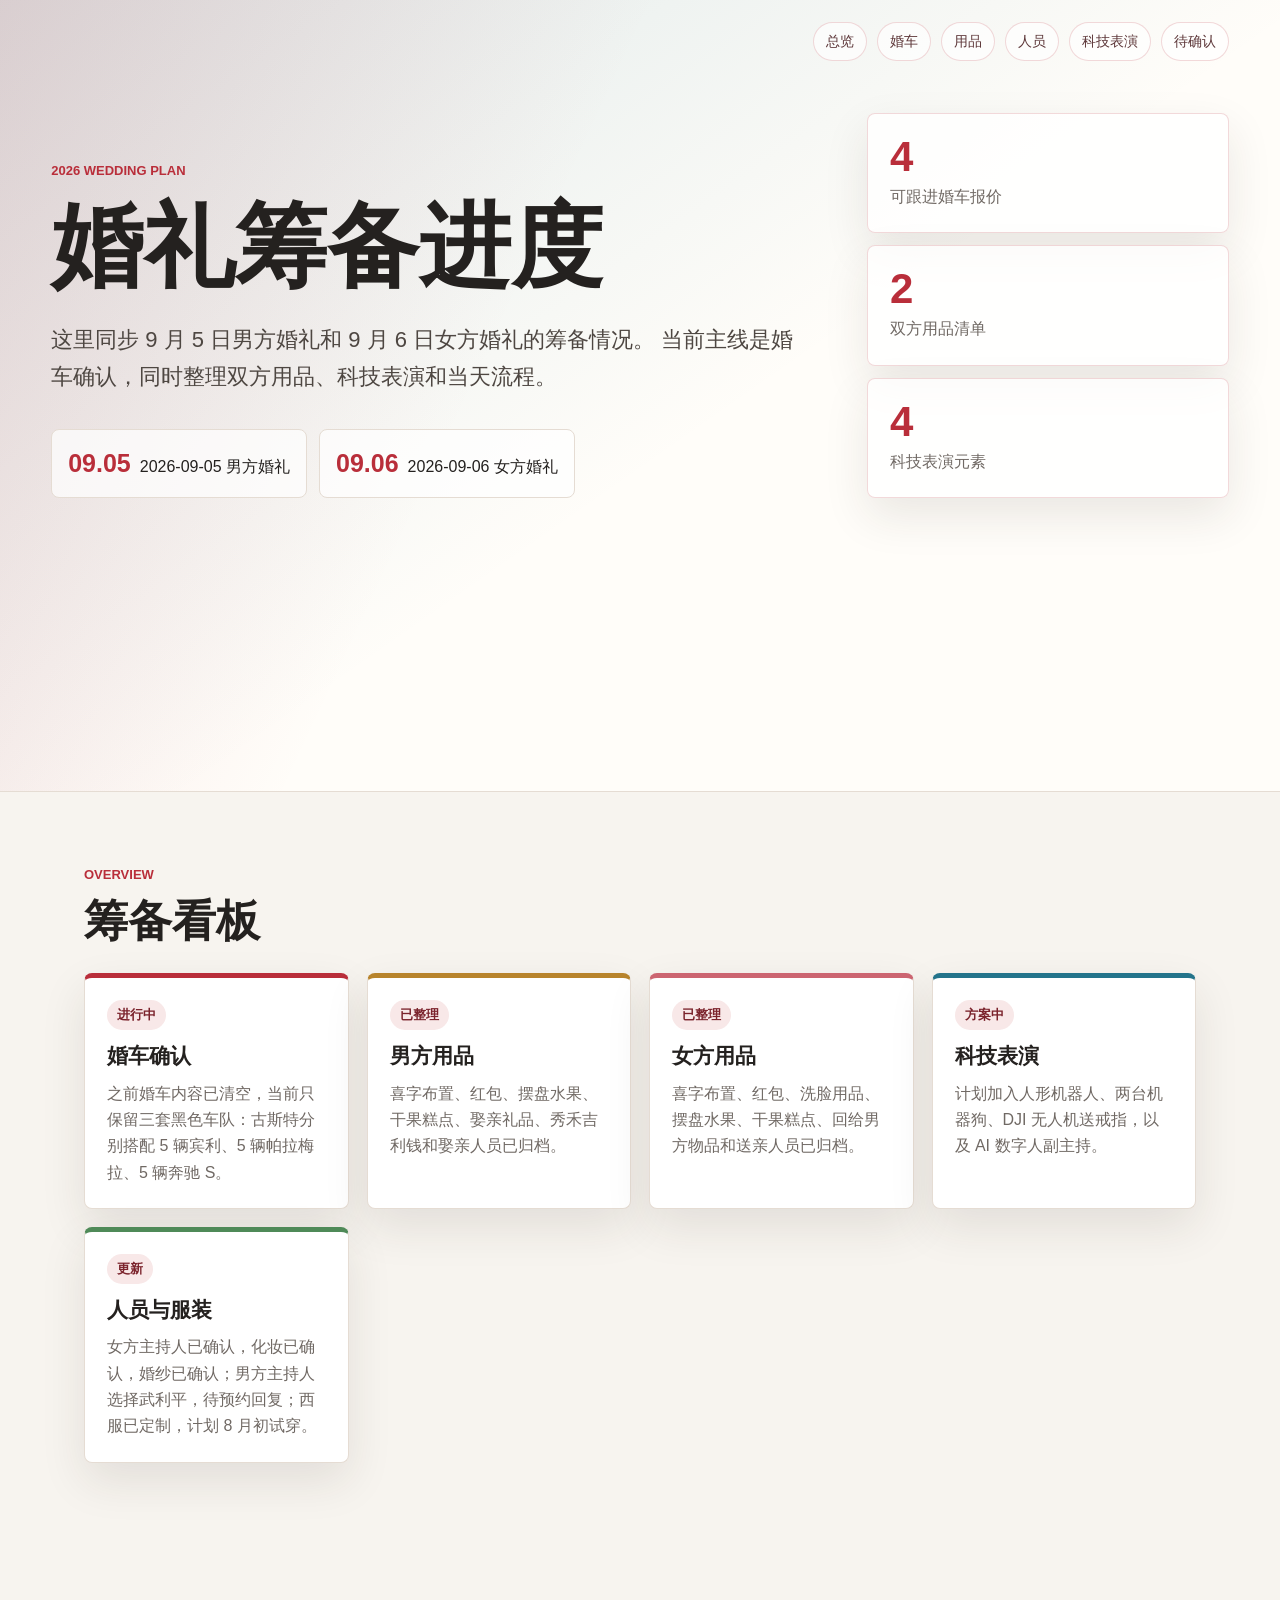
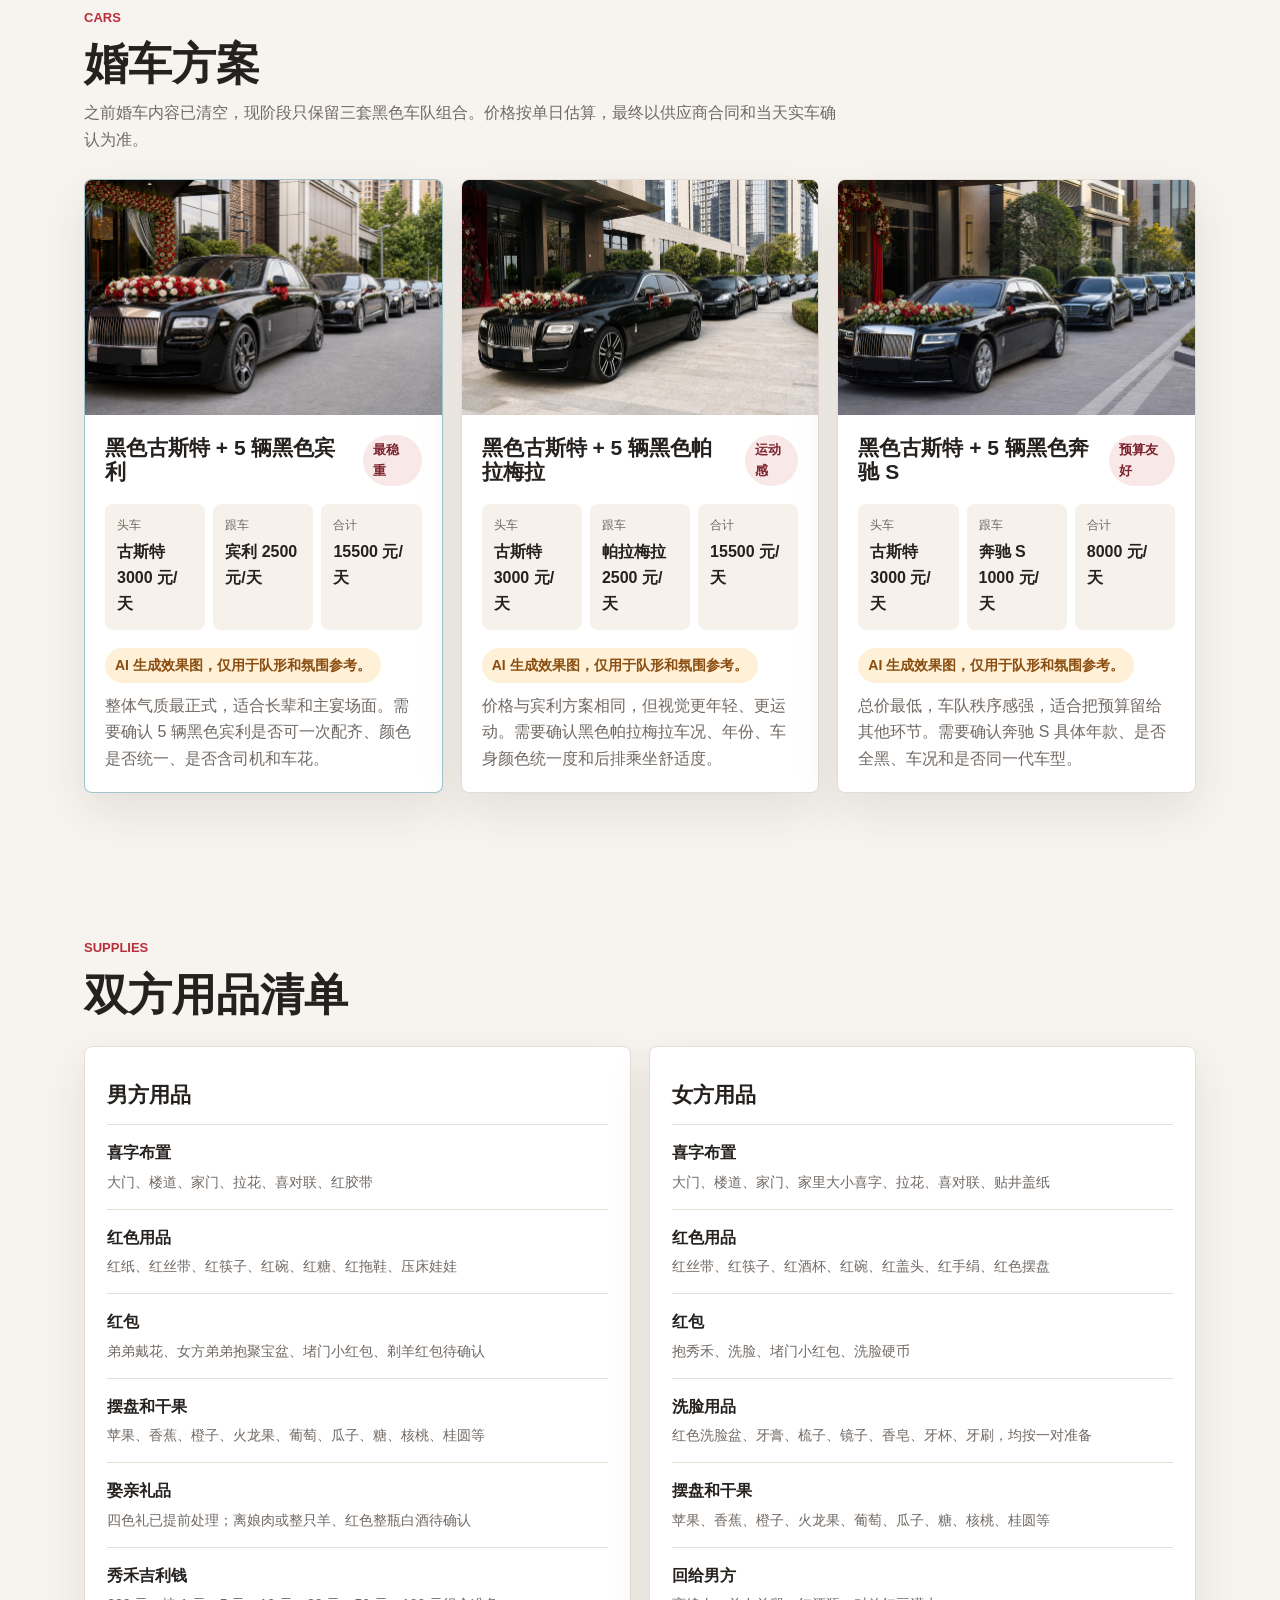
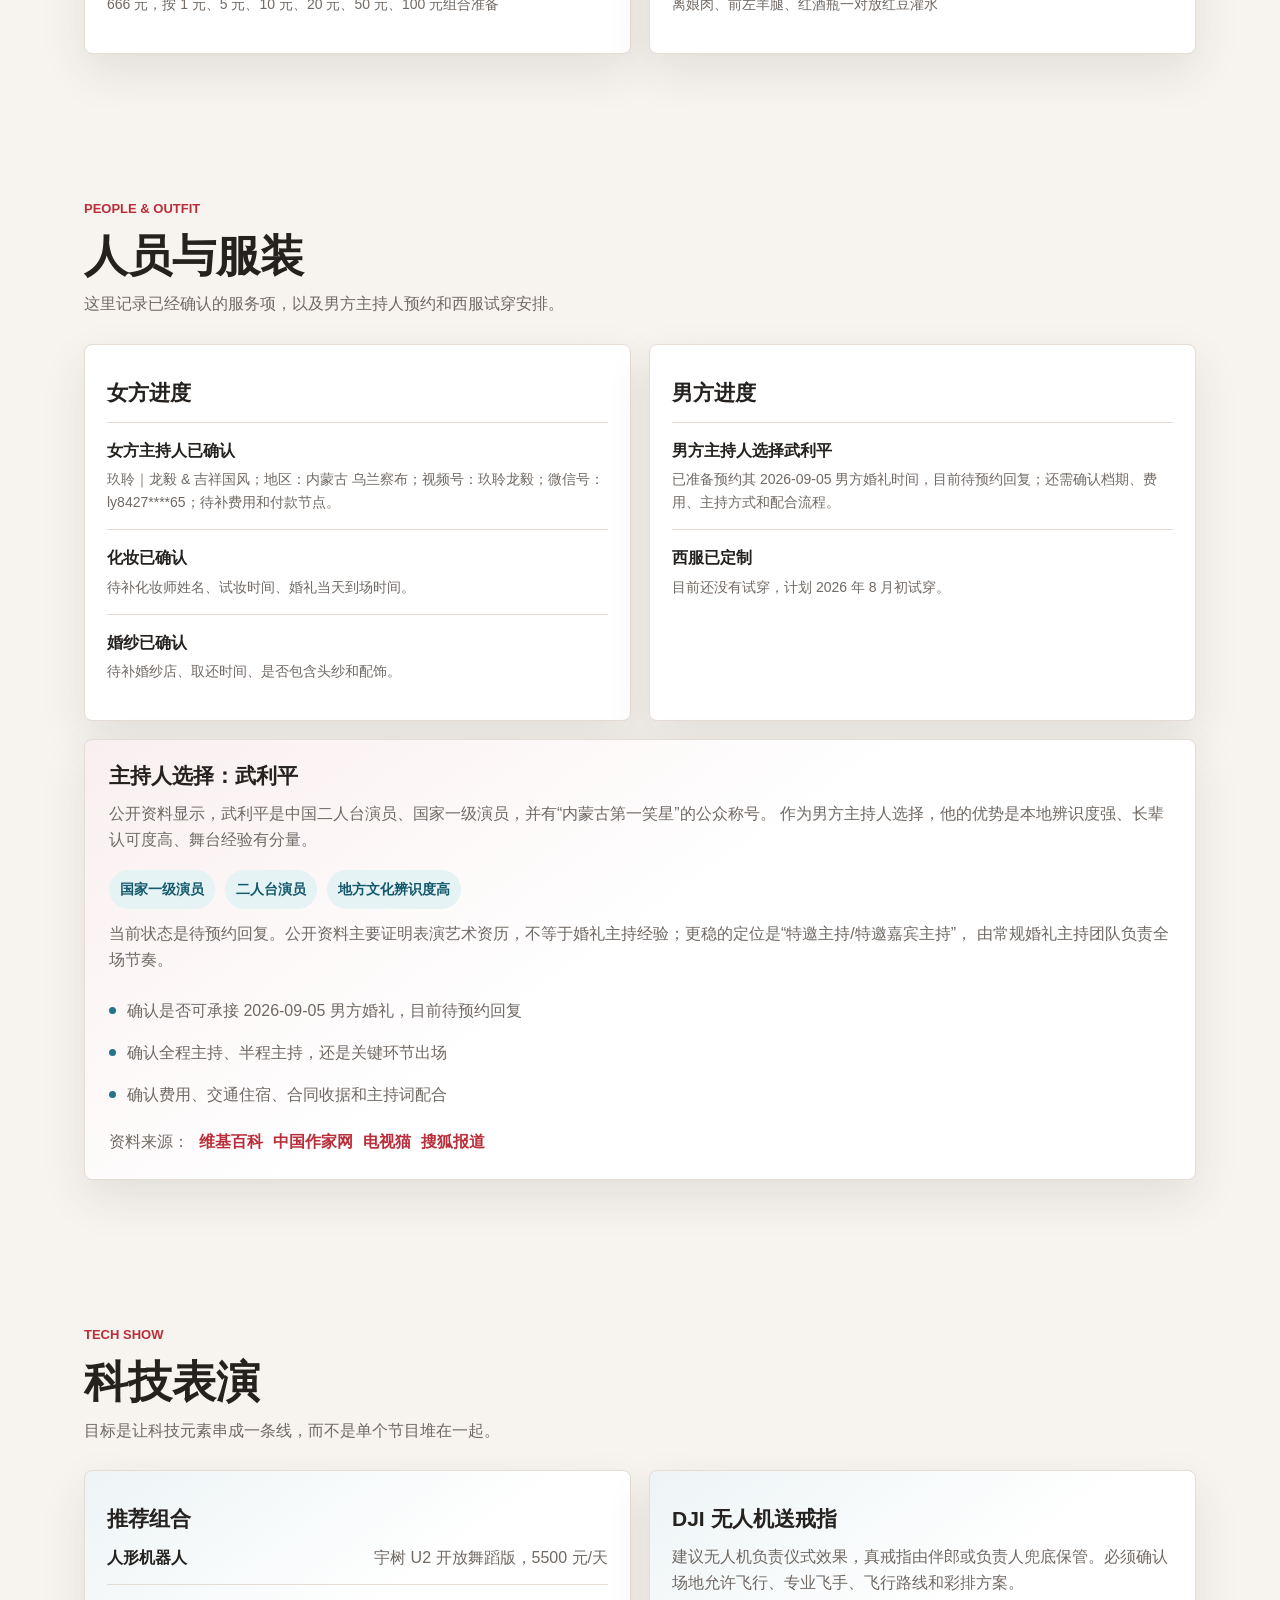
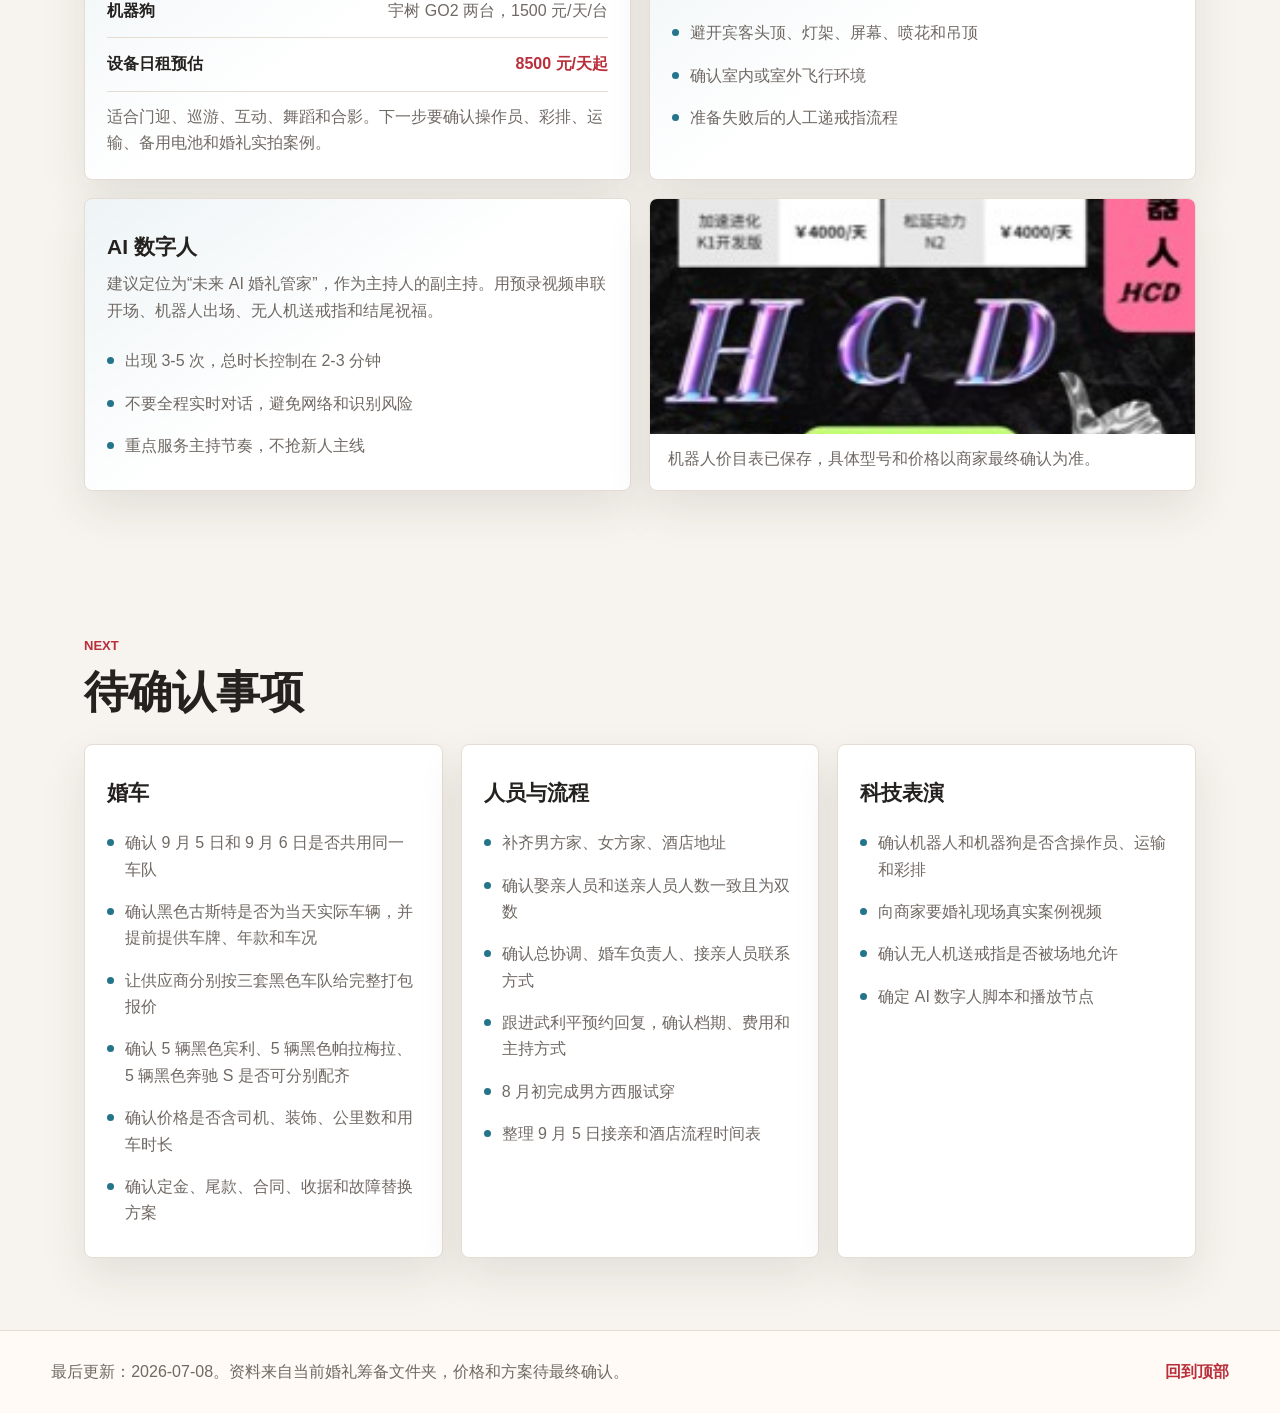
==== commit 1ba49a61: "Reset wedding car options" ====
--- a/website/index.html
+++ b/website/index.html
@@ -56,7 +56,7 @@
           <article class="card progress-card accent-red">
             <span class="tag">进行中</span>
             <h3>婚车确认</h3>
-            <p>已记录幻影、库里南、宾利飞驰、小红书商家幻影四个可跟进报价；阿斯顿马丁 DBX 暂未找到车源，仅保留为宣传图线索。</p>
+            <p>之前婚车内容已清空，当前只保留三套黑色车队：古斯特分别搭配 5 辆宾利、5 辆帕拉梅拉、5 辆奔驰 S。</p>
           </article>
           <article class="card progress-card accent-gold">
             <span class="tag">已整理</span>
@@ -85,97 +85,55 @@
         <div class="section-heading">
           <p class="eyebrow">Cars</p>
           <h2>婚车方案</h2>
-          <p>价格均为已收到报价，最终还要以合同和商家确认内容为准。</p>
-        </div>
-        <article class="card ideal-car-card">
-          <div>
-            <span class="tag">理想组合</span>
-            <h3>白色库里南 + 5 台宾利</h3>
-            <p>当前理想婚车队形：白色库里南做头车，5 台宾利做跟车。还需要供应商确认白色库里南实车、5 台宾利是否可一次性配齐、颜色是否统一，以及完整打包价。</p>
-          </div>
-          <dl class="combo-list">
-            <div><dt>头车</dt><dd>白色库里南</dd></div>
-            <div><dt>跟车</dt><dd>5 台宾利</dd></div>
-            <div><dt>状态</dt><dd>意向组合，待报价</dd></div>
-          </dl>
-        </article>
+          <p>之前婚车内容已清空，现阶段只保留三套黑色车队组合。价格按单日估算，最终以供应商合同和当天实车确认为准。</p>
+        </div>
         <div class="car-grid">
-          <article class="card car-card">
-            <img src="assets/car-phantom.jpg" alt="幻影婚车参考照片">
+          <article class="card car-card featured">
+            <img src="assets/car-combo-ghost-bentley.png" alt="黑色古斯特加五辆黑色宾利婚车效果图">
             <div class="card-body">
               <div class="card-title-row">
-                <h3>幻影</h3>
-                <span class="pill">体面稳妥</span>
+                <h3>黑色古斯特 + 5 辆黑色宾利</h3>
+                <span class="pill">最稳重</span>
               </div>
               <dl class="price-list">
-                <div><dt>1 天</dt><dd>5000 元</dd></div>
-                <div><dt>2 天</dt><dd>8800 元</dd></div>
-                <div><dt>两天优惠</dt><dd>1200 元</dd></div>
+                <div><dt>头车</dt><dd>古斯特 3000 元/天</dd></div>
+                <div><dt>跟车</dt><dd>宾利 2500 元/天</dd></div>
+                <div><dt>合计</dt><dd>15500 元/天</dd></div>
               </dl>
-              <p>预算比库里南低，主婚车气场足。待确认是否为图片同款、装饰、司机、用车时长、公里数和跟车配置。</p>
-            </div>
-          </article>
-          <article class="card car-card featured">
-            <img src="assets/car-cullinan.jpg" alt="库里南婚车参考照片">
+              <p class="warning-note">AI 生成效果图，仅用于队形和氛围参考。</p>
+              <p>整体气质最正式，适合长辈和主宴场面。需要确认 5 辆黑色宾利是否可一次配齐、颜色是否统一、是否含司机和车花。</p>
+            </div>
+          </article>
+          <article class="card car-card">
+            <img src="assets/car-combo-ghost-panamera.png" alt="黑色古斯特加五辆黑色帕拉梅拉婚车效果图">
             <div class="card-body">
               <div class="card-title-row">
-                <h3>库里南</h3>
-                <span class="pill">高规格</span>
+                <h3>黑色古斯特 + 5 辆黑色帕拉梅拉</h3>
+                <span class="pill">运动感</span>
               </div>
               <dl class="price-list">
-                <div><dt>1 天</dt><dd>9900 元</dd></div>
-                <div><dt>2 天</dt><dd>17800 元</dd></div>
-                <div><dt>两天优惠</dt><dd>2000 元</dd></div>
+                <div><dt>头车</dt><dd>古斯特 3000 元/天</dd></div>
+                <div><dt>跟车</dt><dd>帕拉梅拉 2500 元/天</dd></div>
+                <div><dt>合计</dt><dd>15500 元/天</dd></div>
               </dl>
-              <p>视觉冲击最强，适合作为高级主婚车。预算高，需要商家确认当天实际车辆、合同、车况和跟车配置。</p>
+              <p class="warning-note">AI 生成效果图，仅用于队形和氛围参考。</p>
+              <p>价格与宾利方案相同，但视觉更年轻、更运动。需要确认黑色帕拉梅拉车况、年份、车身颜色统一度和后排乘坐舒适度。</p>
             </div>
           </article>
           <article class="card car-card">
-            <img src="assets/car-bentley-flying-spur.jpg" alt="宾利飞驰婚车参考照片">
+            <img src="assets/car-combo-ghost-mercedes-s.png" alt="黑色古斯特加五辆黑色奔驰S婚车效果图">
             <div class="card-body">
               <div class="card-title-row">
-                <h3>宾利飞驰</h3>
-                <span class="pill">性价比</span>
+                <h3>黑色古斯特 + 5 辆黑色奔驰 S</h3>
+                <span class="pill">预算友好</span>
               </div>
               <dl class="price-list">
-                <div><dt>1 天</dt><dd>1880 元</dd></div>
-                <div><dt>2 天</dt><dd>3680 元</dd></div>
-                <div><dt>两天优惠</dt><dd>80 元</dd></div>
+                <div><dt>头车</dt><dd>古斯特 3000 元/天</dd></div>
+                <div><dt>跟车</dt><dd>奔驰 S 1000 元/天</dd></div>
+                <div><dt>合计</dt><dd>8000 元/天</dd></div>
               </dl>
-              <p>价格最低，适合预算优先，也适合做高规格跟车。作为主婚车气场弱于幻影和库里南。</p>
-            </div>
-          </article>
-          <article class="card car-card">
-            <img src="assets/car-xiaohongshu-phantom.jpg" alt="小红书商家幻影参考照片">
-            <div class="card-body">
-              <div class="card-title-row">
-                <h3>小红书商家幻影</h3>
-                <span class="pill">待核实</span>
-              </div>
-              <dl class="price-list">
-                <div><dt>1 天</dt><dd>6000 元</dd></div>
-                <div><dt>两天价</dt><dd>待确认</dd></div>
-                <div><dt>来源</dt><dd>小红书</dd></div>
-              </dl>
-              <p>从照片看基本可按幻影记录。商家为小红书上的“呼市专业婚车/旅游专车”，需确认是否当天实车、年份车况、价格包含内容、合同和两天价。</p>
-              <p class="evidence-link"><a href="assets/xiaohongshu-phantom-chat.jpg">查看小红书报价截图</a></p>
-            </div>
-          </article>
-          <article class="card car-card">
-            <img src="assets/car-aston-martin-dbx.jpg" alt="阿斯顿马丁 DBX 婚车参考照片">
-            <div class="card-body">
-              <div class="card-title-row">
-                <h3>阿斯顿马丁 DBX</h3>
-                <span class="pill">暂未找到车源</span>
-              </div>
-              <dl class="price-list">
-                <div><dt>线索价</dt><dd>8000 元</dd></div>
-                <div><dt>车源</dt><dd>暂未找到</dd></div>
-                <div><dt>状态</dt><dd>不作为可订方案</dd></div>
-              </dl>
-              <p class="warning-note">非实车照片，取自宣传图。</p>
-              <p>运动感和辨识度强，适合做更个性的头车。但目前暂未找到车源，8000 元/天只作为线索记录，不作为可订方案。</p>
-              <p class="evidence-link"><a href="assets/car-aston-martin-dbx-2.jpg">查看第二张宣传图</a></p>
+              <p class="warning-note">AI 生成效果图，仅用于队形和氛围参考。</p>
+              <p>总价最低，车队秩序感强，适合把预算留给其他环节。需要确认奔驰 S 具体年款、是否全黑、车况和是否同一代车型。</p>
             </div>
           </article>
         </div>
@@ -323,11 +281,10 @@
             <h3>婚车</h3>
             <ul class="check-list">
               <li>确认 9 月 5 日和 9 月 6 日是否共用同一车队</li>
-              <li>确认主婚车是否为照片同款或当天实际车辆</li>
-              <li>让供应商按理想组合“白色库里南 + 5 台宾利”给完整打包报价</li>
+              <li>确认黑色古斯特是否为当天实际车辆，并提前提供车牌、年款和车况</li>
+              <li>让供应商分别按三套黑色车队给完整打包报价</li>
+              <li>确认 5 辆黑色宾利、5 辆黑色帕拉梅拉、5 辆黑色奔驰 S 是否可分别配齐</li>
               <li>确认价格是否含司机、装饰、公里数和用车时长</li>
-              <li>确认小红书商家幻影 6000 元一天是否包含司机、装饰、公里/时长，是否有两天价</li>
-              <li>阿斯顿马丁 DBX 暂未找到车源；后续如找到供应商，再确认实车照片、车牌、年份和车况</li>
               <li>确认定金、尾款、合同、收据和故障替换方案</li>
             </ul>
           </article>
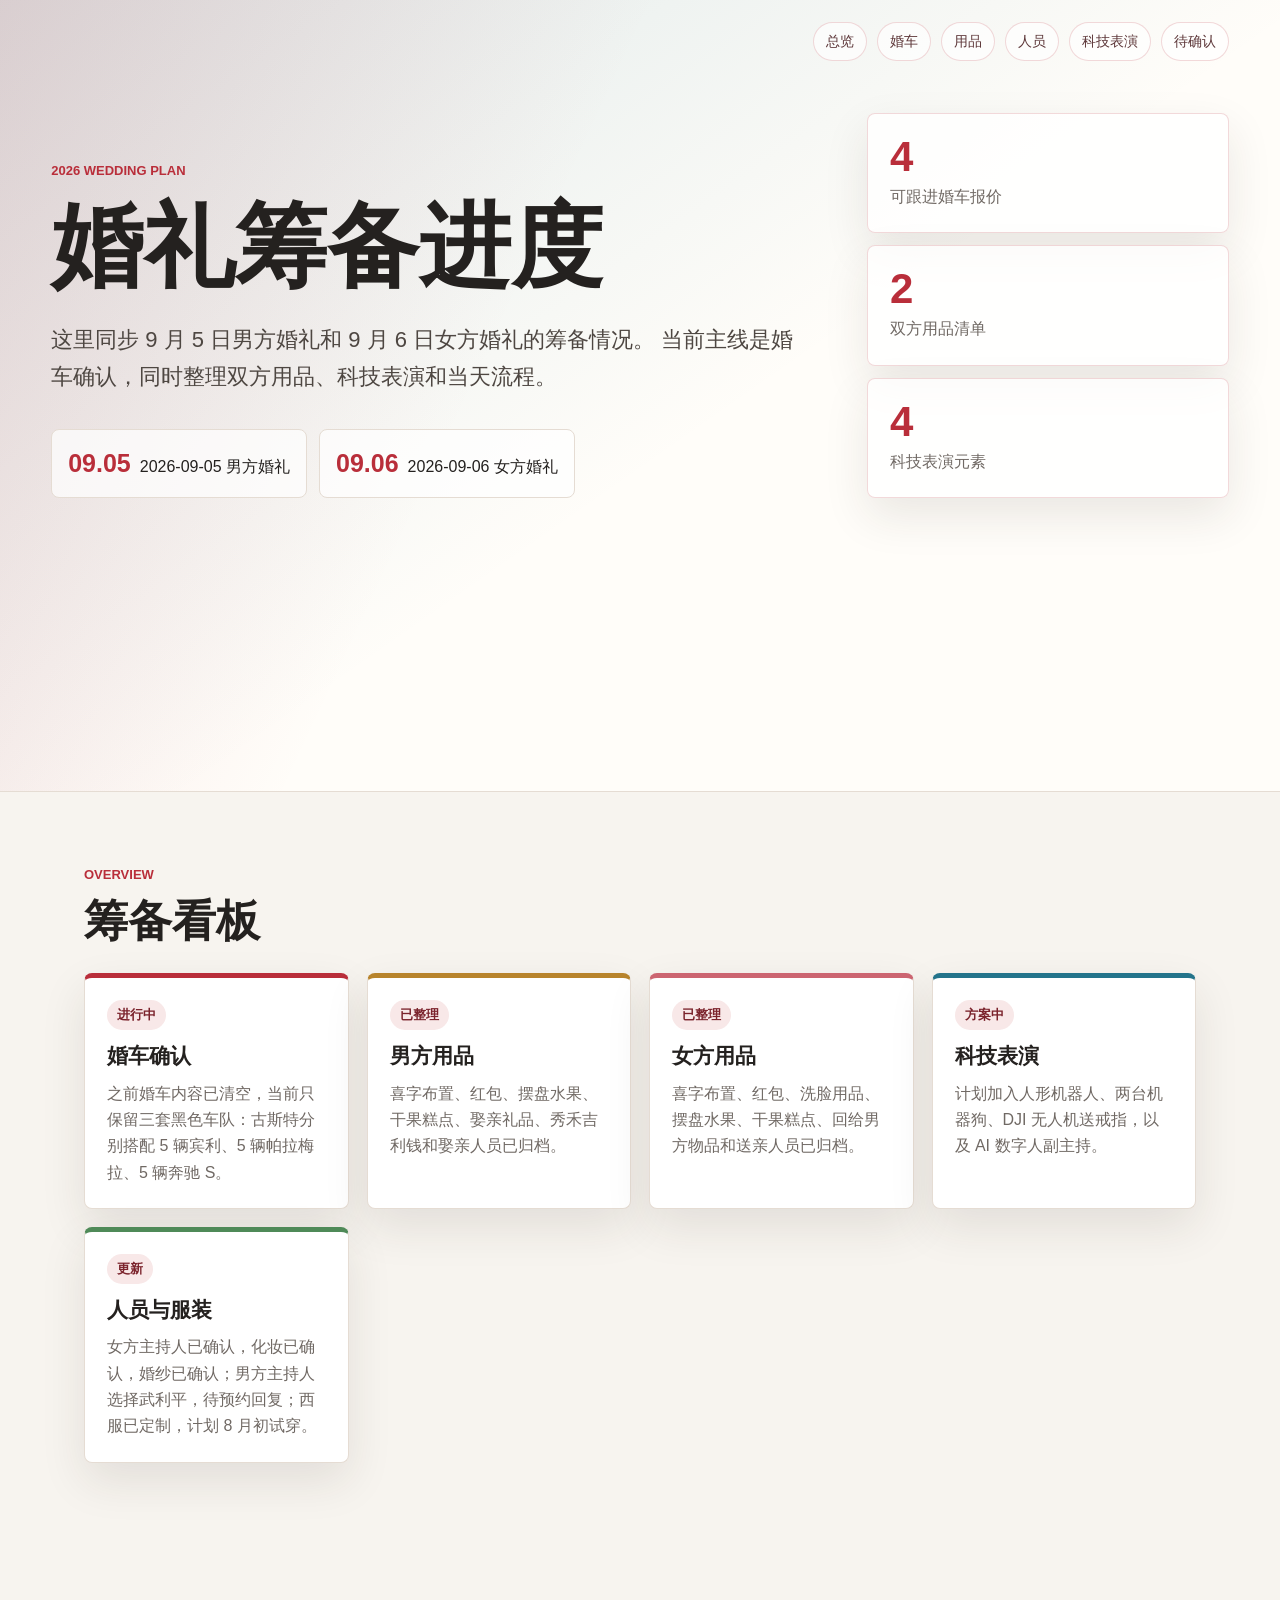
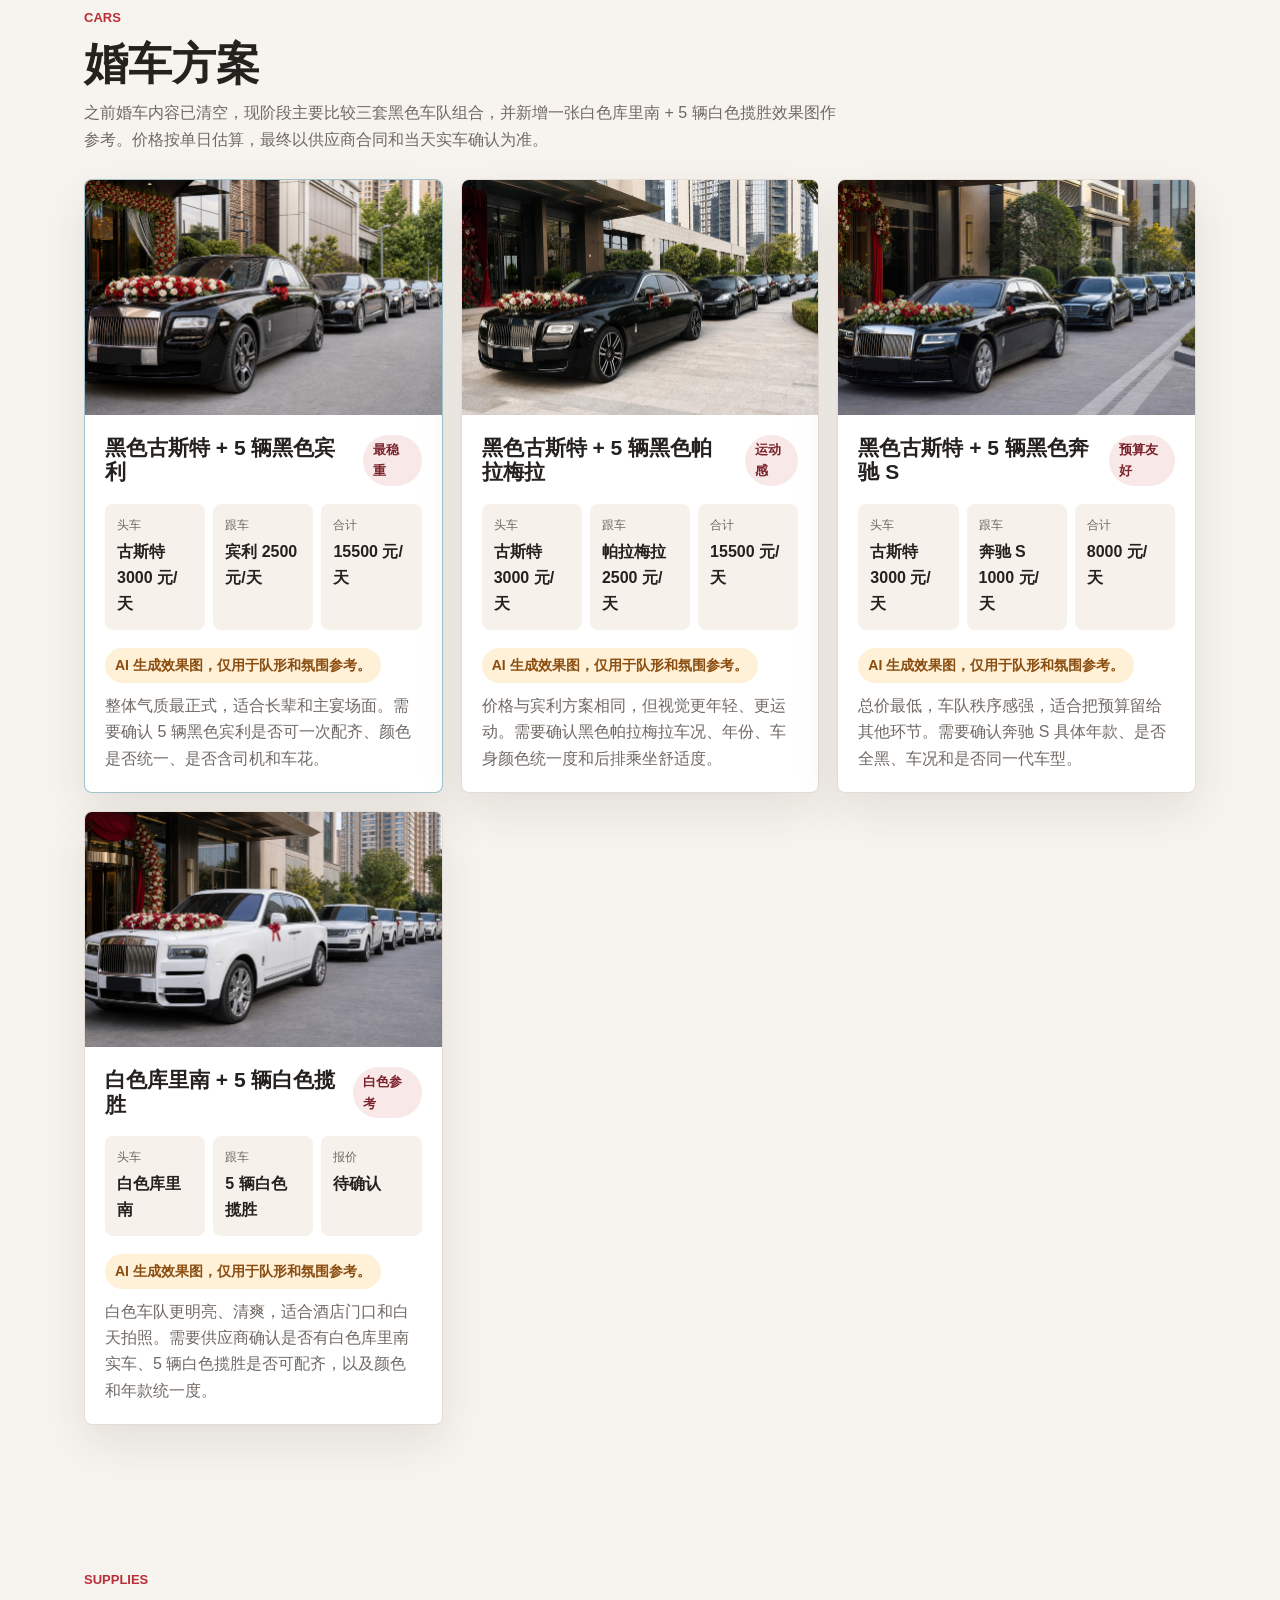
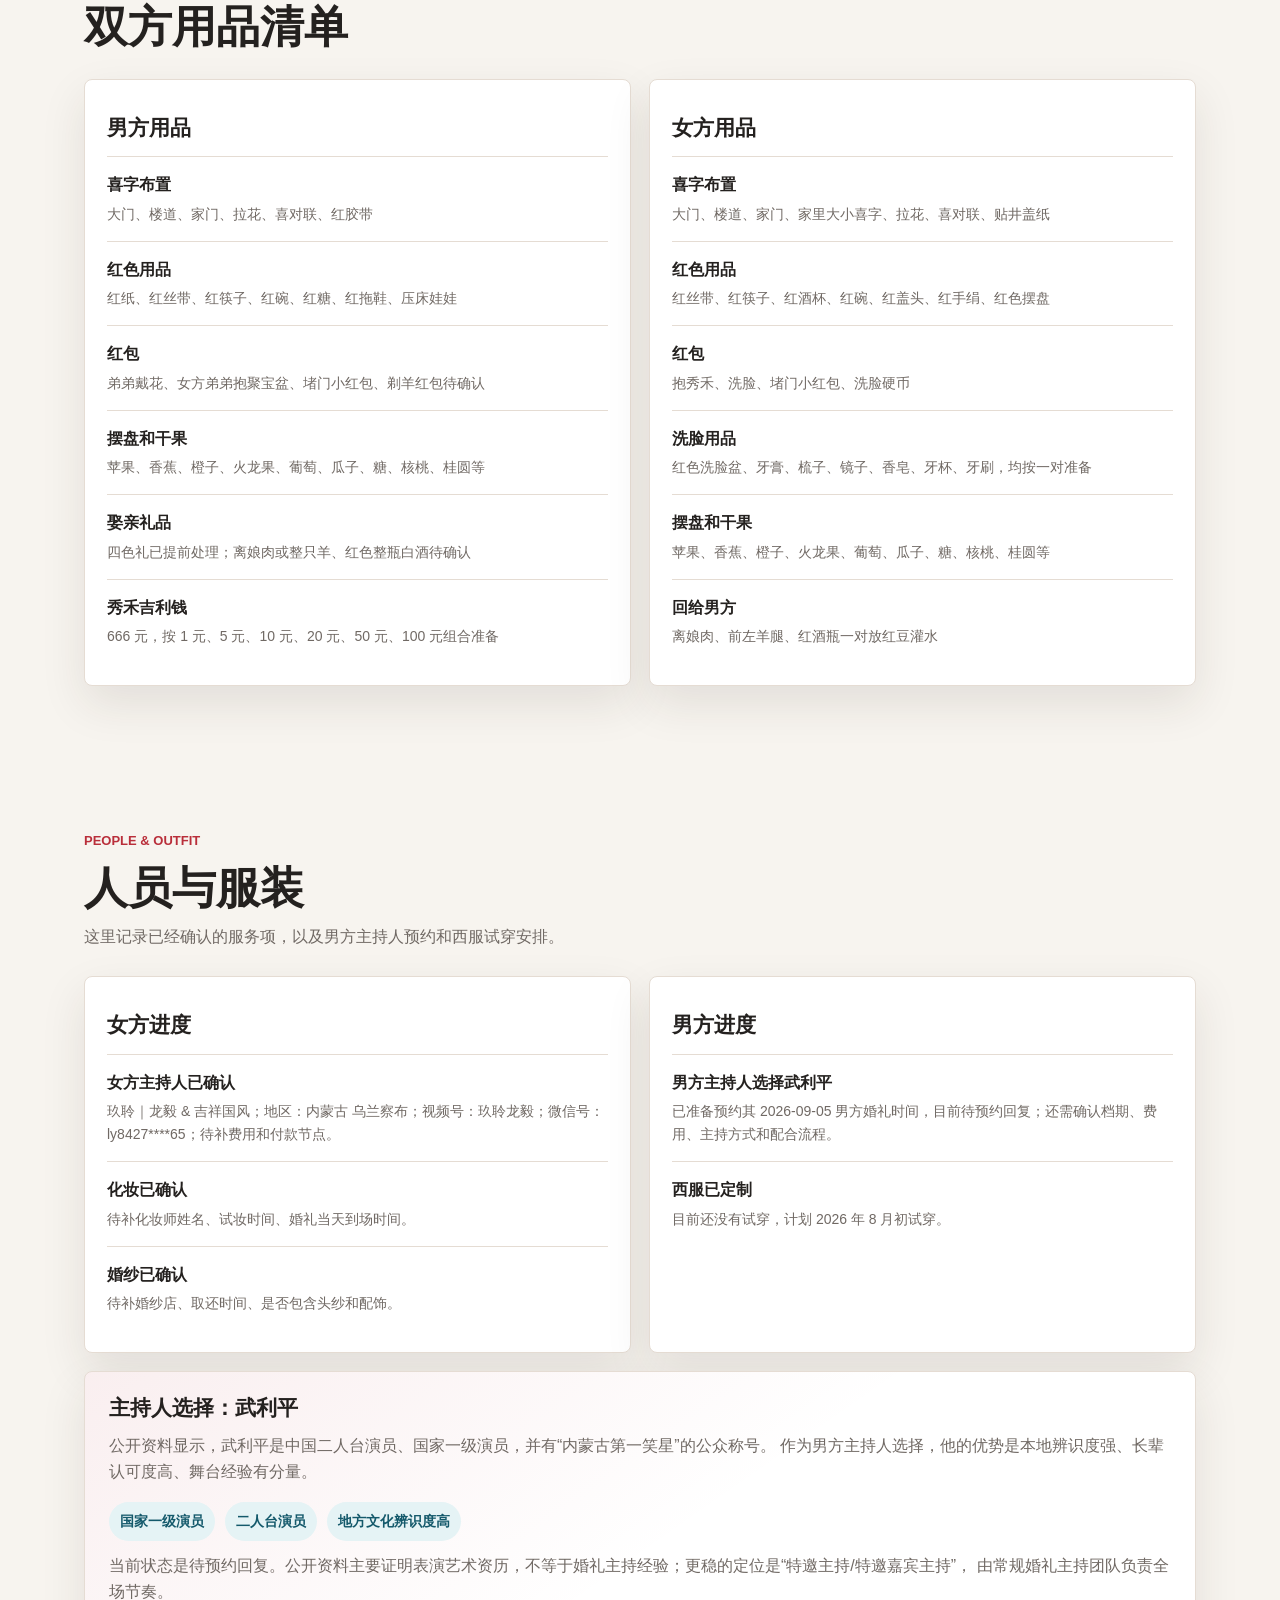
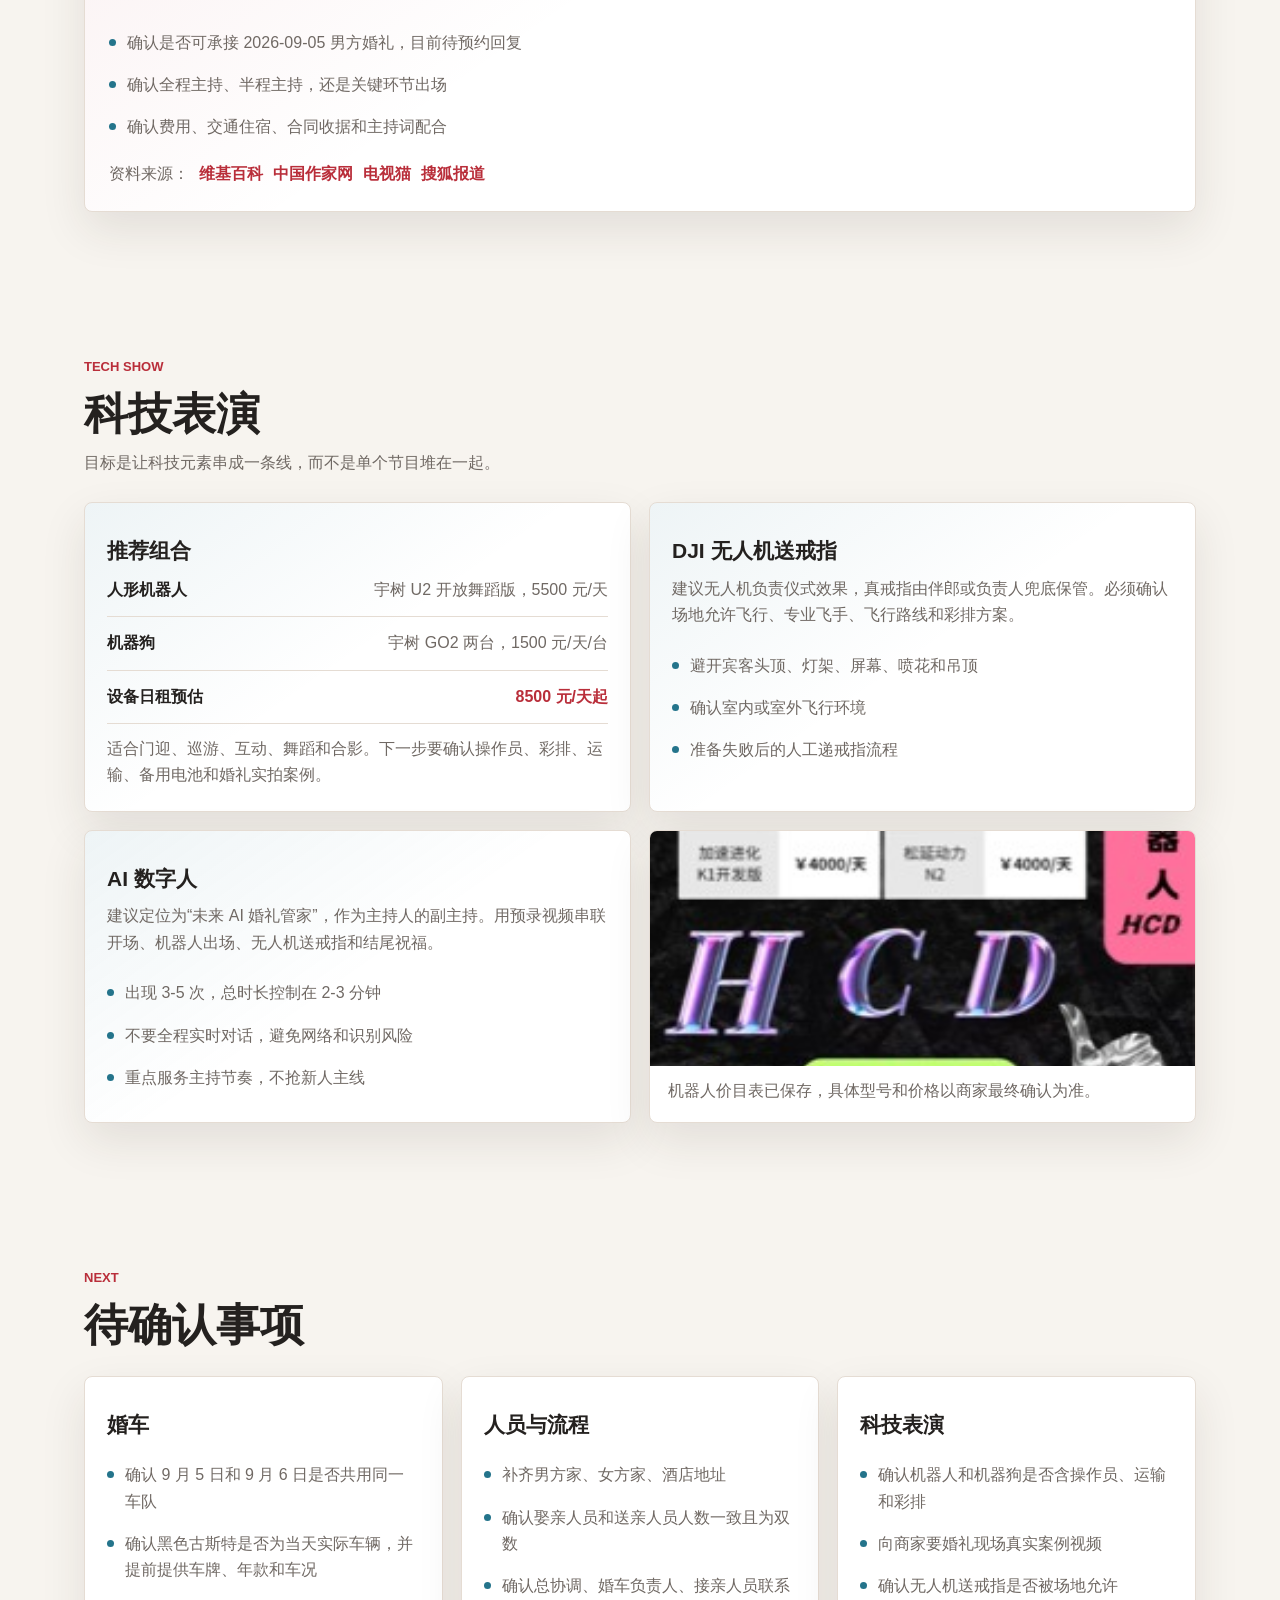
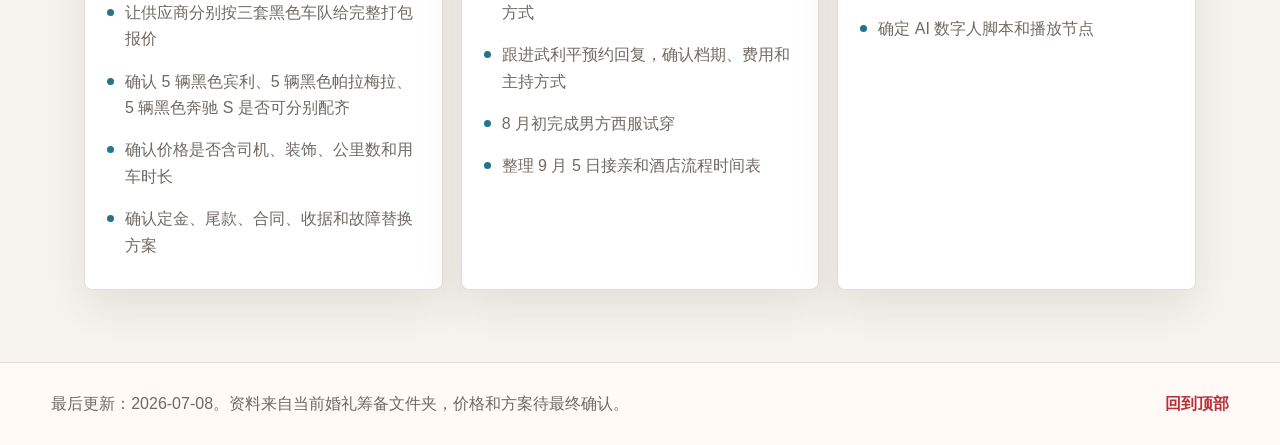
==== commit 889a9416: "Add white Cullinan convoy reference" ====
--- a/website/index.html
+++ b/website/index.html
@@ -85,7 +85,7 @@
         <div class="section-heading">
           <p class="eyebrow">Cars</p>
           <h2>婚车方案</h2>
-          <p>之前婚车内容已清空，现阶段只保留三套黑色车队组合。价格按单日估算，最终以供应商合同和当天实车确认为准。</p>
+          <p>之前婚车内容已清空，现阶段主要比较三套黑色车队组合，并新增一张白色库里南 + 5 辆白色揽胜效果图作参考。价格按单日估算，最终以供应商合同和当天实车确认为准。</p>
         </div>
         <div class="car-grid">
           <article class="card car-card featured">
@@ -136,6 +136,22 @@
               <p>总价最低，车队秩序感强，适合把预算留给其他环节。需要确认奔驰 S 具体年款、是否全黑、车况和是否同一代车型。</p>
             </div>
           </article>
+          <article class="card car-card">
+            <img src="assets/car-combo-cullinan-range-rover.png" alt="白色库里南加五辆白色揽胜婚车效果图">
+            <div class="card-body">
+              <div class="card-title-row">
+                <h3>白色库里南 + 5 辆白色揽胜</h3>
+                <span class="pill">白色参考</span>
+              </div>
+              <dl class="price-list">
+                <div><dt>头车</dt><dd>白色库里南</dd></div>
+                <div><dt>跟车</dt><dd>5 辆白色揽胜</dd></div>
+                <div><dt>报价</dt><dd>待确认</dd></div>
+              </dl>
+              <p class="warning-note">AI 生成效果图，仅用于队形和氛围参考。</p>
+              <p>白色车队更明亮、清爽，适合酒店门口和白天拍照。需要供应商确认是否有白色库里南实车、5 辆白色揽胜是否可配齐，以及颜色和年款统一度。</p>
+            </div>
+          </article>
         </div>
       </section>
 
